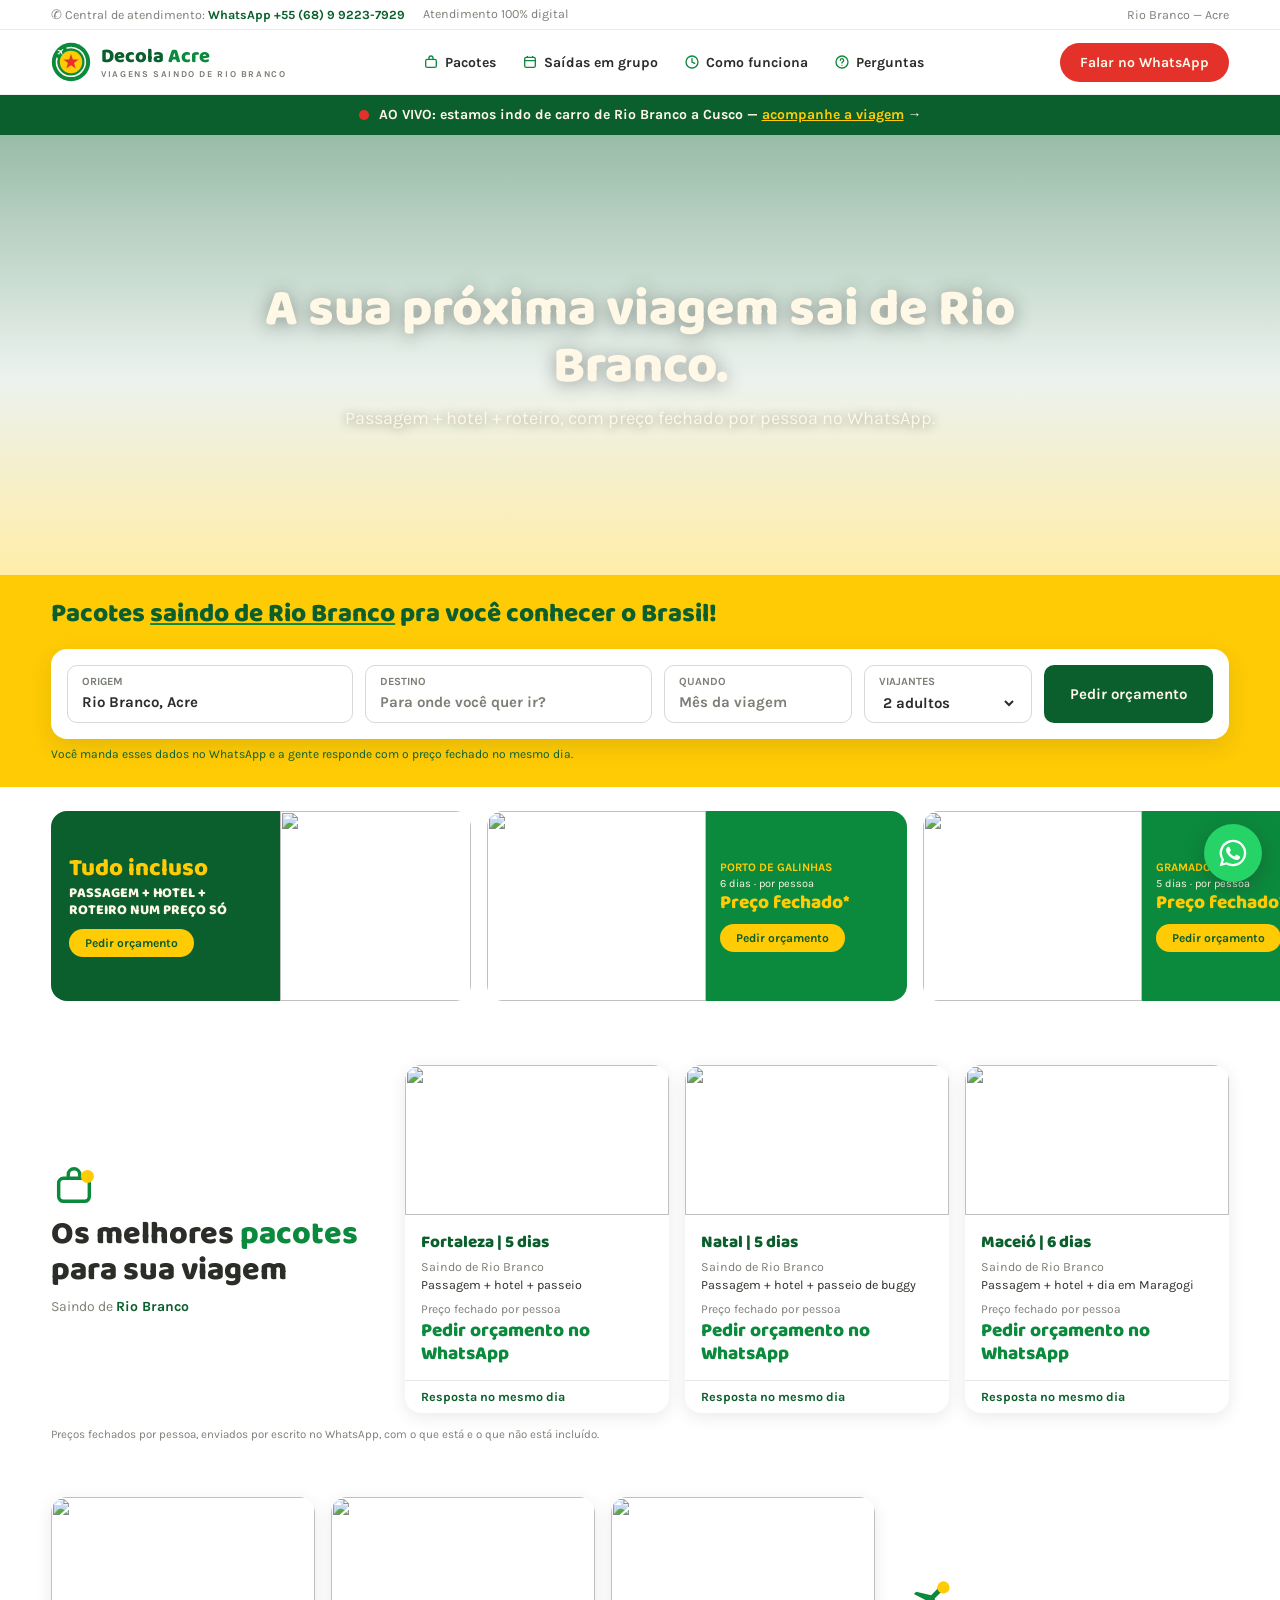
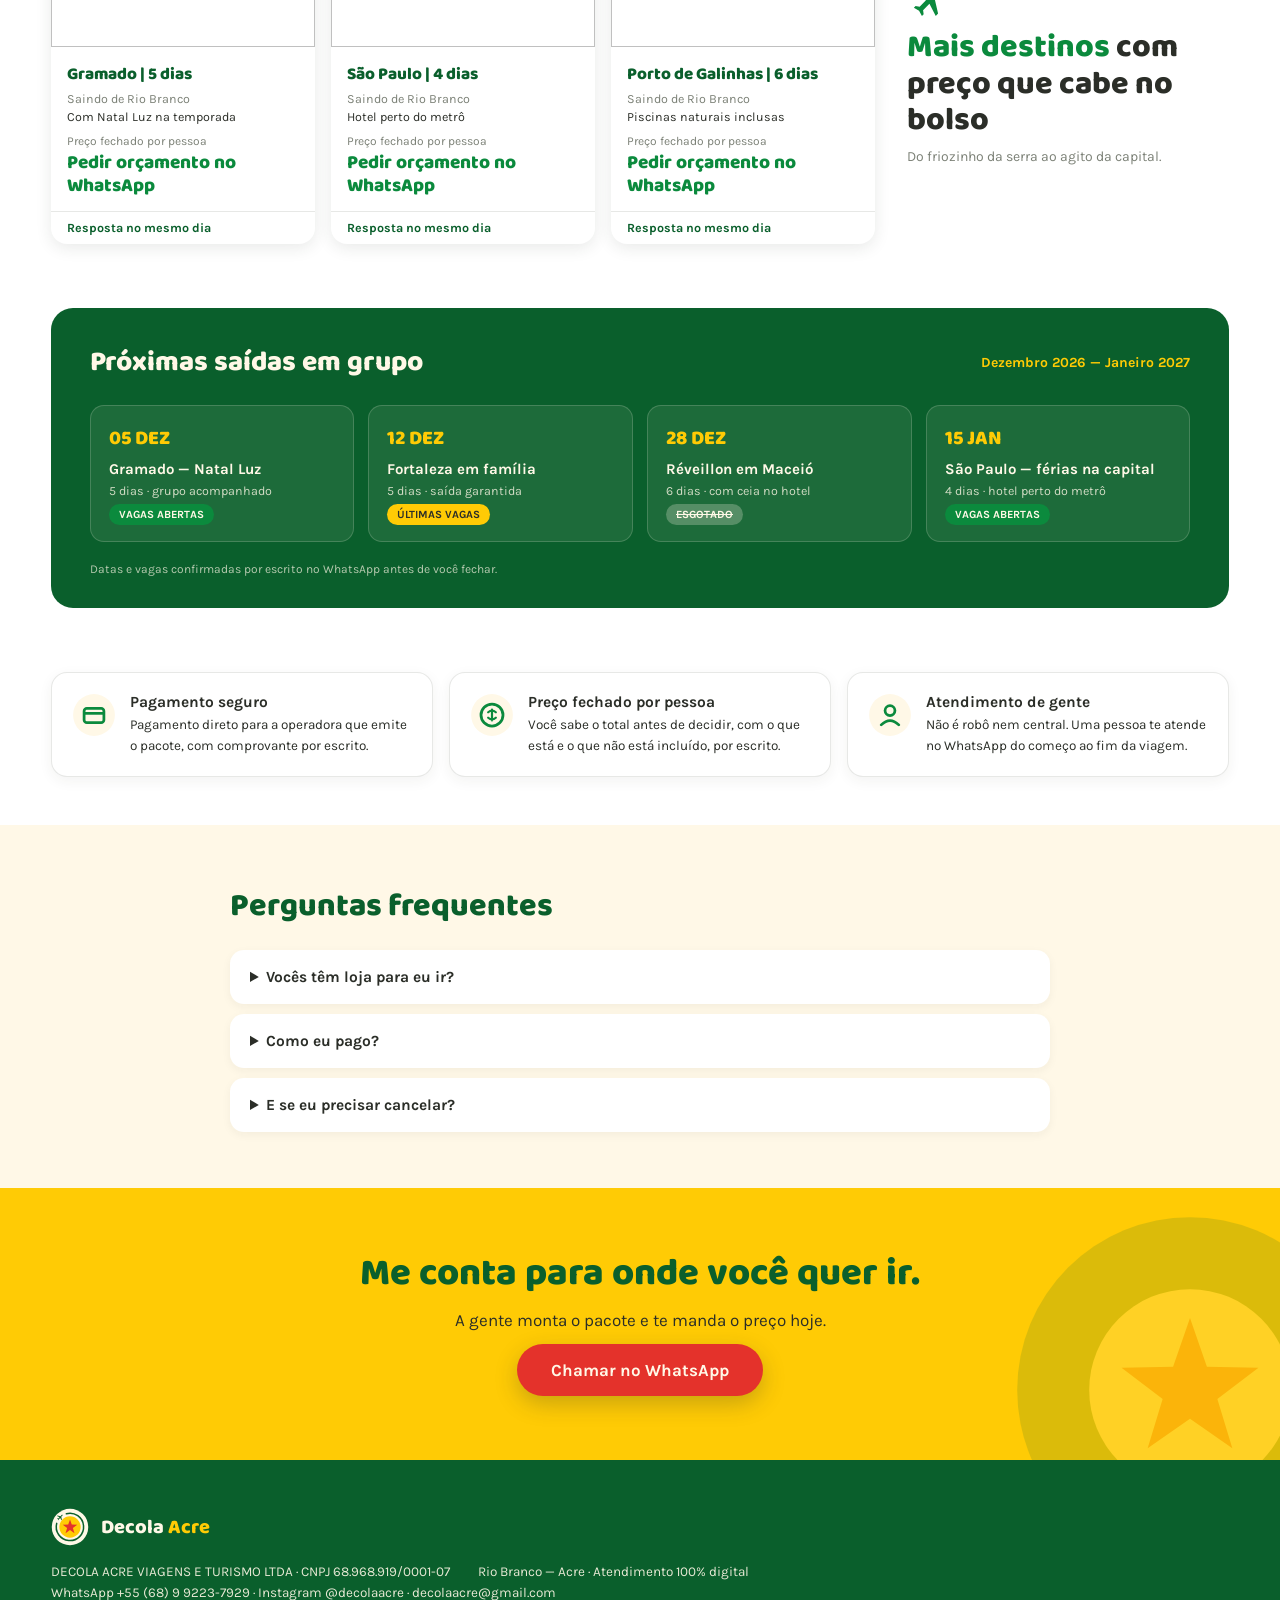
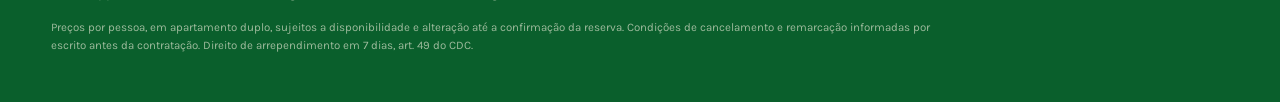
==== index.html @ 6b93acfe "Diário do Peru ao vivo (/peru) + banner AO VIVO na home" ====
<!DOCTYPE html>
<html lang="pt-BR">
<head>
<meta charset="utf-8">
<meta name="viewport" content="width=device-width, initial-scale=1">
<title>Decola Acre — Pacotes de viagem saindo de Rio Branco</title>
<link rel="icon" type="image/png" href="favicon.png">
<meta name="description" content="Agência de viagens 100% digital em Rio Branco, Acre. Pacotes nacionais saindo de Rio Branco com passagem, hotel e roteiro. Preço fechado por pessoa e atendimento no WhatsApp.">
<link rel="canonical" href="https://decolaacre.github.io/">
<meta property="og:type" content="website">
<meta property="og:title" content="Decola Acre — Pacotes de viagem saindo de Rio Branco">
<meta property="og:description" content="Passagem + hotel + roteiro com preço fechado por pessoa. Agência 100% digital de Rio Branco, atendimento no WhatsApp.">
<meta property="og:image" content="https://d8j0ntlcm91z4.cloudfront.net/user_35fqs4mpYOJsPu6CvomqoSpSxfH/hf_20260903_224935_d66c3709-93d5-4252-a35e-ac0ed4fcf473.png">
<meta property="og:locale" content="pt_BR">
<meta name="twitter:card" content="summary_large_image">
<script type="application/ld+json">
{"@context":"https://schema.org","@type":"TravelAgency","name":"Decola Acre Viagens e Turismo","description":"Agência de viagens 100% digital em Rio Branco, Acre. Pacotes nacionais com passagem, hotel e roteiro.","telephone":"+5568992237929","email":"decolaacre@gmail.com","address":{"@type":"PostalAddress","addressLocality":"Rio Branco","addressRegion":"AC","addressCountry":"BR"},"sameAs":["https://instagram.com/decolaacre"],"priceRange":"$$"}
</script>

<link rel="preconnect" href="https://fonts.googleapis.com">
<link href="https://fonts.googleapis.com/css2?family=Baloo+2:wght@700;800&family=Karla:wght@400;700&display=swap" rel="stylesheet">

<style>
html { scroll-behavior:smooth; }
body { margin:0; background:#FFFFFF; font-family:'Karla',sans-serif; color:#2B2E28; overflow-x:hidden; }
@keyframes fly-across { 0% { transform:translate(-12vw,16vh) rotate(12deg); } 100% { transform:translate(112vw,-14vh) rotate(12deg); } }
@keyframes pulse-cta { 0%,100% { box-shadow:0 0 0 0 rgba(228,50,43,.45); } 55% { box-shadow:0 0 0 14px rgba(228,50,43,0); } }
@keyframes pulse-live { 0% { box-shadow:0 0 0 0 rgba(228,50,43,.7); } 100% { box-shadow:0 0 0 10px rgba(228,50,43,0); } }
@keyframes bob { 0%,100% { transform:translateY(0); } 50% { transform:translateY(-5px); } }
a { color:#0A5F2C; text-decoration:none; } a:hover { color:#0B8A3D; }

/* --- topo responsivo (celular) --- */
@media (max-width:860px){
  .dc-topbar{justify-content:center !important; font-size:11.5px !important; padding:6px 4vw !important;}
  .dc-topbar .dc-so-desktop{display:none !important;}
  .dc-header{flex-wrap:wrap !important; gap:10px 12px !important; padding:10px 4vw !important;}
  .dc-marca{order:1; flex:1 1 auto; min-width:0;}
  .dc-cta-topo{order:2; flex:0 0 auto; font-size:13px !important; padding:10px 16px !important;}
  .dc-nav{order:3; flex:1 0 100%; gap:20px !important; flex-wrap:nowrap !important; overflow-x:auto;
          font-size:13px !important; padding-bottom:2px; scrollbar-width:none; -ms-overflow-style:none;
          -webkit-overflow-scrolling:touch;}
  .dc-nav::-webkit-scrollbar{display:none;}
  .dc-nav a{white-space:nowrap; flex:0 0 auto;}
}
@media (max-width:420px){
  .dc-live{font-size:12.5px !important; padding:9px 4vw !important;}
  .dc-marca svg{width:34px !important; height:34px !important;}
  .dc-marca-nome{font-size:18px !important;}
  .dc-marca-sub{display:none !important;}
  .dc-cta-topo{font-size:12.5px !important; padding:9px 14px !important;}
  .dc-nav{gap:16px !important;}
}
.dc-campo{transition:border-color .18s ease, box-shadow .18s ease}
.dc-campo:hover{border-color:rgba(11,138,61,.55)}
.dc-campo:focus-within{border-color:#0B8A3D;box-shadow:0 0 0 3px rgba(11,138,61,.18)}
.dc-campo input::placeholder{color:#7B8076;opacity:1}
</style>

</head>
<body>
<a href="https://wa.me/5568992237929?text=Oi!%20Quero%20um%20or%C3%A7amento%20de%20pacote%20saindo%20de%20Rio%20Branco." target="_blank" aria-label="Falar no WhatsApp" style="position:fixed; right:18px; bottom:18px; z-index:150; width:58px; height:58px; border-radius:50%; background:#25D366; display:flex; align-items:center; justify-content:center; box-shadow:0 6px 20px rgba(43,46,40,.35); animation:pulse-cta 2.6s ease-in-out 2s infinite;">
  <svg width="32" height="32" viewBox="0 0 24 24" fill="#FFFFFF"><path d="M12 2a10 10 0 0 0-8.6 15.1L2 22l5-1.3A10 10 0 1 0 12 2zm0 18.2a8.2 8.2 0 0 1-4.2-1.1l-.3-.2-3 .8.8-2.9-.2-.3A8.2 8.2 0 1 1 12 20.2zm4.5-6.1c-.2-.1-1.5-.7-1.7-.8-.2-.1-.4-.1-.6.1-.2.2-.6.8-.8 1-.1.2-.3.2-.5.1a6.7 6.7 0 0 1-2-1.2 7.4 7.4 0 0 1-1.4-1.7c-.1-.2 0-.4.1-.5l.4-.5c.1-.2.2-.3.3-.5.1-.2 0-.4 0-.5l-.8-1.8c-.2-.5-.4-.4-.6-.4h-.5c-.2 0-.5.1-.7.3-.2.3-.9.9-.9 2.2s.9 2.5 1.1 2.7c.1.2 1.8 2.8 4.4 3.9.6.3 1.1.4 1.5.6.6.2 1.2.2 1.6.1.5-.1 1.5-.6 1.7-1.2.2-.6.2-1.1.1-1.2 0-.1-.2-.2-.4-.3z"></path></svg>
</a>


<div style="display:flex; flex-direction:column;">
  <div style="position:fixed; top:0; left:0; z-index:120; pointer-events:none; animation:fly-across 2.8s cubic-bezier(.45,.05,.55,.95) .6s both;">
    <svg width="64" height="64" viewBox="0 0 24 24" style="filter:drop-shadow(0 4px 10px rgba(43,46,40,.25));"><g transform="translate(12,12) rotate(45) translate(-12,-12)"><path d="M21 16v-2l-8-5V3.5c0-.83-.67-1.5-1.5-1.5S10 2.67 10 3.5V9l-8 5v2l8-2.5V19l-2 1.5V22l3.5-1 3.5 1v-1.5L13 19v-5.5l8 2.5z" fill="#0B8A3D"></path></g></svg>
  </div>
  
      

  <div class="dc-topbar" style="display:flex; flex-wrap:wrap; align-items:center; justify-content:space-between; gap:8px; padding:7px 4vw; background:#FFFFFF; border-bottom:1px solid rgba(123,128,118,.15); font-size:12.5px; color:#7B8076;">
    <div style="display:flex; gap:18px; flex-wrap:wrap;">
      <span>✆ Central de atendimento: <strong style="color:#0A5F2C;">WhatsApp +55 (68) 9 9223-7929</strong></span>
      <span class="dc-so-desktop">Atendimento 100% digital</span>
    </div>
    <span class="dc-so-desktop">Rio Branco — Acre</span>
  </div>

  <div class="dc-header" style="position:sticky; top:0; z-index:50; display:flex; align-items:center; justify-content:space-between; gap:16px; padding:12px 4vw; background:rgba(255,255,255,.96); border-bottom:1px solid rgba(123,128,118,.12);">
    <div class="dc-marca" style="display:flex; align-items:center; gap:10px;">
      <svg width="40" height="40" viewBox="0 0 200 200" style="animation:bob 3.5s ease-in-out infinite;"><circle cx="100" cy="100" r="96" fill="#0B8A3D"></circle><circle cx="100" cy="100" r="56" fill="#FFCB05"></circle><path d="M 81 30 A 72 72 0 1 1 30 81" fill="none" stroke="#FFF8E7" stroke-width="8" stroke-linecap="round"></path><g transform="translate(49,49) rotate(45) scale(1.75) translate(-12,-12)"><path d="M21 16v-2l-8-5V3.5c0-.83-.67-1.5-1.5-1.5S10 2.67 10 3.5V9l-8 5v2l8-2.5V19l-2 1.5V22l3.5-1 3.5 1v-1.5L13 19v-5.5l8 2.5z" fill="#FFF8E7"></path></g><g transform="translate(100,100) scale(0.40)"><polygon points="0,-100 23.5,-32.4 95.1,-30.9 38,12.4 58.8,80.9 0,40 -58.8,80.9 -38,12.4 -95.1,-30.9 -23.5,-32.4" fill="#E4322B"></polygon></g></svg>
      <div style="display:flex; flex-direction:column;">
        <div class="dc-marca-nome" style="font-family:'Baloo 2',sans-serif; font-weight:800; font-size:20px; line-height:1;"><span style="color:#0A5F2C;">Decola</span> <span style="color:#0B8A3D;">Acre</span></div>
        <div class="dc-marca-sub" style="font-weight:700; font-size:9px; letter-spacing:.18em; color:#7B8076; margin-top:3px;">VIAGENS SAINDO DE RIO BRANCO</div>
      </div>
    </div>
    <div class="dc-nav" style="display:flex; gap:26px; font-weight:700; font-size:14px; flex-wrap:wrap;">
      <a href="#pacotes" style="color:#2B2E28; display:flex; align-items:center; gap:6px;"><svg width="16" height="16" viewBox="0 0 24 24"><rect x="4" y="8" width="16" height="12" rx="2.5" fill="none" stroke="#0B8A3D" stroke-width="2"></rect><path d="M 9 8 V 6 a 3 3 0 0 1 6 0 v 2" fill="none" stroke="#0B8A3D" stroke-width="2"></path></svg>Pacotes</a>
      <a href="#agenda" style="color:#2B2E28; display:flex; align-items:center; gap:6px;"><svg width="16" height="16" viewBox="0 0 24 24"><rect x="4" y="5" width="16" height="15" rx="2.5" fill="none" stroke="#0B8A3D" stroke-width="2"></rect><path d="M 4 10 H 20 M 8 5 V 3 M 16 5 V 3" stroke="#0B8A3D" stroke-width="2" fill="none"></path></svg>Saídas em grupo</a>
      <a href="#como-funciona" style="color:#2B2E28; display:flex; align-items:center; gap:6px;"><svg width="16" height="16" viewBox="0 0 24 24"><circle cx="12" cy="12" r="9" fill="none" stroke="#0B8A3D" stroke-width="2"></circle><path d="M 12 7 V 12 L 16 14" stroke="#0B8A3D" stroke-width="2" fill="none" stroke-linecap="round"></path></svg>Como funciona</a>
      <a href="#perguntas" style="color:#2B2E28; display:flex; align-items:center; gap:6px;"><svg width="16" height="16" viewBox="0 0 24 24"><circle cx="12" cy="12" r="9" fill="none" stroke="#0B8A3D" stroke-width="2"></circle><path d="M 9.5 9.5 a 2.5 2.5 0 1 1 3.5 2.3 c -.8.35 -1 .9 -1 1.7 M 12 17 h .01" stroke="#0B8A3D" stroke-width="2" fill="none" stroke-linecap="round"></path></svg>Perguntas</a>
    </div>
    <a class="dc-cta-topo" href="https://wa.me/5568992237929" style="background:#E4322B; color:#FFF8E7; font-weight:700; font-size:14px; padding:11px 20px; border-radius:99px; transition:transform .2s ease; white-space:nowrap; animation:pulse-cta 2.6s ease-in-out 3.4s infinite;">Falar no WhatsApp</a>
  </div>

  <a href="/peru" class="dc-live" style="display:flex; align-items:center; justify-content:center; gap:10px; padding:11px 4vw; background:#0A5F2C; color:#FFF8E7; font-weight:700; font-size:14px; text-align:center; line-height:1.3;">
    <span style="position:relative; width:10px; height:10px; border-radius:50%; background:#E4322B; flex:0 0 auto; box-shadow:0 0 0 0 rgba(228,50,43,.7); animation:pulse-live 1.6s ease-out infinite;"></span>
    <span>AO VIVO: estamos indo de carro de Rio Branco a Cusco — <span style="text-decoration:underline; color:#FFCB05;">acompanhe a viagem</span> →</span>
  </a>

  <div style="position:relative; height:min(56vh,440px); overflow:hidden;">
    <video src="https://d8j0ntlcm91z4.cloudfront.net/user_35fqs4mpYOJsPu6CvomqoSpSxfH/hf_20260904_210639_d528889c-f5ec-49f9-a54b-bf88d388954c.mp4" autoplay muted loop playsinline style="position:absolute; inset:0; width:100%; height:100%; object-fit:cover;"></video>
    <div style="position:absolute; inset:0; background:linear-gradient(180deg, rgba(10,95,44,.42) 0%, rgba(10,95,44,.08) 55%, rgba(255,203,5,.35) 100%); pointer-events:none;"></div>
    <div style="position:absolute; inset:0; display:flex; flex-direction:column; align-items:center; justify-content:center; text-align:center; gap:12px; padding:24px;">
      <div data-reveal="0" style="font-family:'Baloo 2',sans-serif; font-weight:800; font-size:clamp(30px,4.2vw,52px); line-height:1.1; color:#FFF8E7; max-width:820px; text-shadow:0 2px 18px rgba(43,46,40,.45); opacity:0; transform:translateY(28px); transition:opacity .7s ease, transform .7s ease;">A sua próxima viagem sai de Rio Branco.</div>
      <div data-reveal="1" style="font-size:clamp(15px,1.6vw,18px); color:#FFF8E7; text-shadow:0 1px 10px rgba(43,46,40,.5); opacity:0; transform:translateY(28px); transition:opacity .7s ease .12s, transform .7s ease .12s;">Passagem + hotel + roteiro, com preço fechado por pessoa no WhatsApp.</div>
    </div>
  </div>

  <div style="background:#FFCB05; padding:18px 4vw 26px;">
    <div style="font-family:'Baloo 2',sans-serif; font-weight:800; font-size:clamp(19px,2.2vw,26px); color:#0A5F2C; margin-bottom:14px;">Pacotes <span style="color:#0A5F2C; text-decoration:underline; text-decoration-color:#0B8A3D;">saindo de Rio Branco</span> pra você conhecer o Brasil!</div>
    <div style="display:flex; flex-wrap:wrap; align-items:stretch; gap:12px; background:#FFFFFF; border-radius:16px; padding:16px; box-shadow:0 8px 22px rgba(43,46,40,.12);">
      <div style="display:flex; flex-direction:column; gap:5px; flex:2 1 220px; border:1.5px solid rgba(123,128,118,.3); border-radius:10px; padding:9px 14px;">
        <span style="font-size:11px; font-weight:700; color:#7B8076;">ORIGEM</span>
        <span style="font-size:15px; font-weight:700;">Rio Branco, Acre</span>
      </div>
      <label class="dc-campo" style="display:flex; flex-direction:column; gap:5px; flex:2 1 220px; border:1.5px solid rgba(123,128,118,.3); border-radius:10px; padding:9px 14px; cursor:text;">
        <span style="font-size:11px; font-weight:700; color:#7B8076;">DESTINO</span>
        <input id="q-destino" type="text" placeholder="Para onde você quer ir?" style="border:none; outline:none; background:transparent; font-family:'Karla',sans-serif; font-size:15px; font-weight:700; color:#2B2E28; padding:0; width:100%;">
      </label>
      <label class="dc-campo" style="display:flex; flex-direction:column; gap:5px; flex:1 1 140px; border:1.5px solid rgba(123,128,118,.3); border-radius:10px; padding:9px 14px; cursor:text;">
        <span style="font-size:11px; font-weight:700; color:#7B8076;">QUANDO</span>
        <input id="q-quando" type="text" placeholder="Mês da viagem" style="border:none; outline:none; background:transparent; font-family:'Karla',sans-serif; font-size:15px; font-weight:700; color:#2B2E28; padding:0; width:100%;">
      </label>
      <label class="dc-campo" style="display:flex; flex-direction:column; gap:5px; flex:1 1 120px; border:1.5px solid rgba(123,128,118,.3); border-radius:10px; padding:9px 14px; cursor:pointer;">
        <span style="font-size:11px; font-weight:700; color:#7B8076;">VIAJANTES</span>
        <select id="q-viajantes" style="border:none; outline:none; background:transparent; font-family:'Karla',sans-serif; font-size:15px; font-weight:700; color:#2B2E28; padding:0; width:100%; cursor:pointer;">
          <option value="1 adulto">1 adulto</option>
          <option value="2 adultos" selected>2 adultos</option>
          <option value="3 pessoas">3 pessoas</option>
          <option value="4 pessoas">4 pessoas</option>
          <option value="5 ou mais pessoas">5 ou mais</option>
          <option value="família com crianças">Família com crianças</option>
        </select>
      </label>
      <button onclick="sendQuote()" style="display:flex; align-items:center; justify-content:center; background:#0A5F2C; color:#FFF8E7; font-family:'Karla',sans-serif; font-weight:700; font-size:15px; padding:12px 26px; border-radius:10px; border:none; cursor:pointer; flex:0 1 auto; transition:background .2s ease;">Pedir orçamento</button>
    </div>
    <div style="font-size:12px; color:#0A5F2C; margin-top:8px;">Você manda esses dados no WhatsApp e a gente responde com o preço fechado no mesmo dia.</div>
  </div>

  <div id="banner-carousel" style="display:grid; grid-auto-flow:column; grid-auto-columns:min(86vw,420px); gap:16px; padding:24px 4vw 8px; max-width:1280px; margin:0 auto; width:100%; box-sizing:border-box; overflow-x:auto; scroll-snap-type:x mandatory; scrollbar-width:none;">
    <div data-reveal="0" style="scroll-snap-align:center; display:flex; border-radius:16px; overflow:hidden; min-height:190px; opacity:0; transform:translateY(24px); transition:opacity .6s ease, transform .6s ease;">
      <div style="background:#0A5F2C; color:#FFF8E7; display:flex; flex-direction:column; justify-content:center; gap:4px; padding:18px; flex:0 0 46%;">
        <div style="font-family:'Baloo 2',sans-serif; font-weight:800; font-size:24px; color:#FFCB05; line-height:1.05;">Tudo incluso</div>
        <div style="font-family:'Baloo 2',sans-serif; font-weight:800; font-size:14px; line-height:1.2;">PASSAGEM + HOTEL + ROTEIRO NUM PREÇO SÓ</div>
        <a href="https://wa.me/5568992237929?text=Oi!%20Quero%20um%20or%C3%A7amento%20de%20pacote%20saindo%20de%20Rio%20Branco." target="_blank" style="align-self:flex-start; background:#FFCB05; color:#0A5F2C; font-weight:700; font-size:12px; padding:7px 16px; border-radius:99px; margin-top:6px;">Pedir orçamento</a>
      </div>
      <div style="flex:1; min-width:0; overflow:hidden; position:relative;"><img src="https://d8j0ntlcm91z4.cloudfront.net/user_35fqs4mpYOJsPu6CvomqoSpSxfH/hf_20260903_224935_d66c3709-93d5-4252-a35e-ac0ed4fcf473.png" alt="" style="width:100%;height:100%;object-fit:cover;display:block"></div>
    </div>
    <div data-reveal="1" style="scroll-snap-align:center; display:flex; border-radius:16px; overflow:hidden; min-height:190px; opacity:0; transform:translateY(24px); transition:opacity .6s ease .1s, transform .6s ease .1s;">
      <div style="flex:1; min-width:0; overflow:hidden; position:relative;"><img src="https://d8j0ntlcm91z4.cloudfront.net/user_35fqs4mpYOJsPu6CvomqoSpSxfH/hf_20260903_224935_4b22da93-eee4-483b-9f8f-93069cef1af7.png" alt="" style="width:100%;height:100%;object-fit:cover;display:block"></div>
      <div style="background:#0B8A3D; color:#FFF8E7; display:flex; flex-direction:column; justify-content:center; gap:3px; padding:14px; flex:0 0 48%; min-width:150px; box-sizing:border-box;">
        <div style="font-weight:700; font-size:11.5px; color:#FFCB05;">PORTO DE GALINHAS</div>
        <div style="font-size:11px;">6 dias · por pessoa</div>
        <div style="font-family:'Baloo 2',sans-serif; font-weight:800; font-size:19px; color:#FFCB05; line-height:1.15;">Preço fechado*</div>
        <a data-banner-cta="1" href="https://wa.me/5568992237929" target="_blank" style="align-self:flex-start; background:#FFCB05; color:#0A5F2C; font-weight:700; font-size:12px; padding:7px 16px; border-radius:99px; margin-top:6px;">Pedir orçamento</a>
      </div>
    </div>
    <div data-reveal="2" style="scroll-snap-align:center; display:flex; border-radius:16px; overflow:hidden; min-height:190px; opacity:0; transform:translateY(24px); transition:opacity .6s ease .2s, transform .6s ease .2s;">
      <div style="flex:1; min-width:0; overflow:hidden; position:relative;"><img src="https://d8j0ntlcm91z4.cloudfront.net/user_35fqs4mpYOJsPu6CvomqoSpSxfH/hf_20260903_224935_835934db-d447-4bdd-88b7-a20349e596f4.png" alt="" style="width:100%;height:100%;object-fit:cover;display:block"></div>
      <div style="background:#0B8A3D; color:#FFF8E7; display:flex; flex-direction:column; justify-content:center; gap:3px; padding:14px; flex:0 0 48%; min-width:150px; box-sizing:border-box;">
        <div style="font-weight:700; font-size:11.5px; color:#FFCB05;">GRAMADO</div>
        <div style="font-size:11px;">5 dias · por pessoa</div>
        <div style="font-family:'Baloo 2',sans-serif; font-weight:800; font-size:19px; color:#FFCB05; line-height:1.15;">Preço fechado*</div>
        <a data-banner-cta="1" href="https://wa.me/5568992237929" target="_blank" style="align-self:flex-start; background:#FFCB05; color:#0A5F2C; font-weight:700; font-size:12px; padding:7px 16px; border-radius:99px; margin-top:6px;">Pedir orçamento</a>
      </div>
    </div>
    <div style="scroll-snap-align:center; display:flex; border-radius:16px; overflow:hidden; min-height:190px;">
      <div style="flex:1; min-width:0; overflow:hidden; position:relative;"><img src="https://d8j0ntlcm91z4.cloudfront.net/user_35fqs4mpYOJsPu6CvomqoSpSxfH/hf_20260904_210647_103a6d93-c094-4d93-a4e1-0c3dbf7567b1.png" alt="" style="width:100%;height:100%;object-fit:cover;display:block"></div>
      <div style="background:#0B8A3D; color:#FFF8E7; display:flex; flex-direction:column; justify-content:center; gap:3px; padding:14px; flex:0 0 48%; min-width:150px; box-sizing:border-box;">
        <div style="font-weight:700; font-size:11.5px; color:#FFCB05;">RIO DE JANEIRO</div>
        <div style="font-size:11px;">5 dias · por pessoa</div>
        <div style="font-family:'Baloo 2',sans-serif; font-weight:800; font-size:19px; color:#FFCB05; line-height:1.15;">Preço fechado*</div>
        <a data-banner-cta="1" href="https://wa.me/5568992237929" target="_blank" style="align-self:flex-start; background:#FFCB05; color:#0A5F2C; font-weight:700; font-size:12px; padding:7px 16px; border-radius:99px; margin-top:6px;">Pedir orçamento</a>
      </div>
    </div>
    <div style="scroll-snap-align:center; display:flex; border-radius:16px; overflow:hidden; min-height:190px;">
      <div style="flex:1; min-width:0; overflow:hidden; position:relative;"><img src="https://d8j0ntlcm91z4.cloudfront.net/user_35fqs4mpYOJsPu6CvomqoSpSxfH/hf_20260904_210647_4e4371e8-1828-4136-8e8e-960a8171d3c2.png" alt="" style="width:100%;height:100%;object-fit:cover;display:block"></div>
      <div style="background:#0B8A3D; color:#FFF8E7; display:flex; flex-direction:column; justify-content:center; gap:3px; padding:14px; flex:0 0 48%; min-width:150px; box-sizing:border-box;">
        <div style="font-weight:700; font-size:11.5px; color:#FFCB05;">FOZ DO IGUAÇU</div>
        <div style="font-size:11px;">4 dias · por pessoa</div>
        <div style="font-family:'Baloo 2',sans-serif; font-weight:800; font-size:19px; color:#FFCB05; line-height:1.15;">Preço fechado*</div>
        <a data-banner-cta="1" href="https://wa.me/5568992237929" target="_blank" style="align-self:flex-start; background:#FFCB05; color:#0A5F2C; font-weight:700; font-size:12px; padding:7px 16px; border-radius:99px; margin-top:6px;">Pedir orçamento</a>
      </div>
    </div>
    <div style="scroll-snap-align:center; display:flex; border-radius:16px; overflow:hidden; min-height:190px;">
      <div style="flex:1; min-width:0; overflow:hidden; position:relative;"><img src="https://d8j0ntlcm91z4.cloudfront.net/user_35fqs4mpYOJsPu6CvomqoSpSxfH/hf_20260904_210647_b106219a-d9ed-4b2a-80ce-2afe0046dcd1.png" alt="" style="width:100%;height:100%;object-fit:cover;display:block"></div>
      <div style="background:#0B8A3D; color:#FFF8E7; display:flex; flex-direction:column; justify-content:center; gap:3px; padding:14px; flex:0 0 48%; min-width:150px; box-sizing:border-box;">
        <div style="font-weight:700; font-size:11.5px; color:#FFCB05;">SALVADOR</div>
        <div style="font-size:11px;">5 dias · por pessoa</div>
        <div style="font-family:'Baloo 2',sans-serif; font-weight:800; font-size:19px; color:#FFCB05; line-height:1.15;">Preço fechado*</div>
        <a data-banner-cta="1" href="https://wa.me/5568992237929" target="_blank" style="align-self:flex-start; background:#FFCB05; color:#0A5F2C; font-weight:700; font-size:12px; padding:7px 16px; border-radius:99px; margin-top:6px;">Pedir orçamento</a>
      </div>
    </div>
    <div style="scroll-snap-align:center; display:flex; border-radius:16px; overflow:hidden; min-height:190px;">
      <div style="flex:1; min-width:0; overflow:hidden; position:relative;"><img src="https://d8j0ntlcm91z4.cloudfront.net/user_35fqs4mpYOJsPu6CvomqoSpSxfH/hf_20260904_210755_a8ab209c-5c23-4bbf-aa81-06bc377b83e5.png" alt="" style="width:100%;height:100%;object-fit:cover;display:block"></div>
      <div style="background:#0B8A3D; color:#FFF8E7; display:flex; flex-direction:column; justify-content:center; gap:3px; padding:14px; flex:0 0 48%; min-width:150px; box-sizing:border-box;">
        <div style="font-weight:700; font-size:11.5px; color:#FFCB05;">JERICOACOARA</div>
        <div style="font-size:11px;">6 dias · por pessoa</div>
        <div style="font-family:'Baloo 2',sans-serif; font-weight:800; font-size:19px; color:#FFCB05; line-height:1.15;">Preço fechado*</div>
        <a data-banner-cta="1" href="https://wa.me/5568992237929" target="_blank" style="align-self:flex-start; background:#FFCB05; color:#0A5F2C; font-weight:700; font-size:12px; padding:7px 16px; border-radius:99px; margin-top:6px;">Pedir orçamento</a>
      </div>
    </div>
    <div style="scroll-snap-align:center; display:flex; border-radius:16px; overflow:hidden; min-height:190px;">
      <div style="flex:1; min-width:0; overflow:hidden; position:relative;"><img src="https://d8j0ntlcm91z4.cloudfront.net/user_35fqs4mpYOJsPu6CvomqoSpSxfH/hf_20260904_210647_a5433d99-a3f4-4dcb-980e-8c657a43d43b.png" alt="" style="width:100%;height:100%;object-fit:cover;display:block"></div>
      <div style="background:#0B8A3D; color:#FFF8E7; display:flex; flex-direction:column; justify-content:center; gap:3px; padding:14px; flex:0 0 48%; min-width:150px; box-sizing:border-box;">
        <div style="font-weight:700; font-size:11.5px; color:#FFCB05;">BONITO</div>
        <div style="font-size:11px;">5 dias · por pessoa</div>
        <div style="font-family:'Baloo 2',sans-serif; font-weight:800; font-size:19px; color:#FFCB05; line-height:1.15;">Preço fechado*</div>
        <a data-banner-cta="1" href="https://wa.me/5568992237929" target="_blank" style="align-self:flex-start; background:#FFCB05; color:#0A5F2C; font-weight:700; font-size:12px; padding:7px 16px; border-radius:99px; margin-top:6px;">Pedir orçamento</a>
      </div>
    </div>
    <div style="scroll-snap-align:center; display:flex; border-radius:16px; overflow:hidden; min-height:190px;">
      <div style="flex:1; min-width:0; overflow:hidden; position:relative;"><img src="https://d8j0ntlcm91z4.cloudfront.net/user_35fqs4mpYOJsPu6CvomqoSpSxfH/hf_20260904_210647_0800640f-caec-4f0d-92d1-8b913735a3a8.png" alt="" style="width:100%;height:100%;object-fit:cover;display:block"></div>
      <div style="background:#0B8A3D; color:#FFF8E7; display:flex; flex-direction:column; justify-content:center; gap:3px; padding:14px; flex:0 0 48%; min-width:150px; box-sizing:border-box;">
        <div style="font-weight:700; font-size:11.5px; color:#FFCB05;">FLORIANÓPOLIS</div>
        <div style="font-size:11px;">5 dias · por pessoa</div>
        <div style="font-family:'Baloo 2',sans-serif; font-weight:800; font-size:19px; color:#FFCB05; line-height:1.15;">Preço fechado*</div>
        <a data-banner-cta="1" href="https://wa.me/5568992237929" target="_blank" style="align-self:flex-start; background:#FFCB05; color:#0A5F2C; font-weight:700; font-size:12px; padding:7px 16px; border-radius:99px; margin-top:6px;">Pedir orçamento</a>
      </div>
    </div>
  </div>

  <div id="pacotes" style="display:flex; flex-wrap:wrap; align-items:center; gap:32px; padding:56px 4vw 8px; max-width:1280px; margin:0 auto; width:100%; box-sizing:border-box;">
    <div data-reveal="0" style="flex:1 1 260px; min-width:240px; display:flex; flex-direction:column; gap:8px; opacity:0; transform:translateY(24px); transition:opacity .6s ease, transform .6s ease;">
      <svg width="46" height="46" viewBox="0 0 24 24"><rect x="4" y="8" width="16" height="12" rx="2.5" fill="none" stroke="#0B8A3D" stroke-width="1.8"></rect><path d="M 9 8 V 6 a 3 3 0 0 1 6 0 v 2" fill="none" stroke="#0B8A3D" stroke-width="1.8"></path><circle cx="19" cy="7" r="3.4" fill="#FFCB05"></circle></svg>
      <div style="font-family:'Baloo 2',sans-serif; font-weight:800; font-size:clamp(24px,2.6vw,32px); line-height:1.15;"><span style="color:#2B2E28;">Os melhores</span> <span style="color:#0B8A3D;">pacotes</span><br><span style="color:#2B2E28;">para sua viagem</span></div>
      <div style="font-size:14px; color:#7B8076;">Saindo de <a href="#pacotes" style="font-weight:700;">Rio Branco</a></div>
    </div>
    <div style="flex:3 1 640px; display:grid; grid-template-columns:repeat(auto-fit,minmax(220px,1fr)); gap:16px;">
      <div data-reveal="0" style="display:flex; flex-direction:column; border-radius:16px; overflow:hidden; background:#FFFFFF; box-shadow:0 4px 16px rgba(43,46,40,.10); opacity:0; transform:translateY(24px); transition:opacity .6s ease, transform .6s ease, box-shadow .3s ease;">
        <div style="height:150px;"><img src="https://d8j0ntlcm91z4.cloudfront.net/user_35fqs4mpYOJsPu6CvomqoSpSxfH/hf_20260903_231859_52547547-d8cc-488c-bff9-ef1e60645085.png" alt="" style="width:100%;height:100%;object-fit:cover;display:block"></div>
        <div style="display:flex; flex-direction:column; gap:4px; padding:14px 16px;">
          <div style="font-family:'Baloo 2',sans-serif; font-weight:800; font-size:17px; color:#0A5F2C;">Fortaleza | 5 dias</div>
          <div style="font-size:12.5px; color:#7B8076;">Saindo de Rio Branco</div>
          <div style="font-size:12.5px;">Passagem + hotel + passeio</div>
          <div style="font-size:12px; color:#7B8076; margin-top:6px;">Preço fechado por pessoa</div>
          <div style="font-family:'Baloo 2',sans-serif; font-weight:800; font-size:19px; color:#0B8A3D; line-height:1.2;">Pedir orçamento no WhatsApp</div>
        </div>
        <div style="border-top:1px solid rgba(123,128,118,.18); padding:9px 16px; font-size:12.5px; font-weight:700; color:#0A5F2C;">Resposta no mesmo dia</div>
      </div>
      <div data-reveal="1" style="display:flex; flex-direction:column; border-radius:16px; overflow:hidden; background:#FFFFFF; box-shadow:0 4px 16px rgba(43,46,40,.10); opacity:0; transform:translateY(24px); transition:opacity .6s ease .1s, transform .6s ease .1s, box-shadow .3s ease;">
        <div style="height:150px;"><img src="https://d8j0ntlcm91z4.cloudfront.net/user_35fqs4mpYOJsPu6CvomqoSpSxfH/hf_20260903_231859_c567985d-a194-47fd-8981-59d59d28ddae.png" alt="" style="width:100%;height:100%;object-fit:cover;display:block"></div>
        <div style="display:flex; flex-direction:column; gap:4px; padding:14px 16px;">
          <div style="font-family:'Baloo 2',sans-serif; font-weight:800; font-size:17px; color:#0A5F2C;">Natal | 5 dias</div>
          <div style="font-size:12.5px; color:#7B8076;">Saindo de Rio Branco</div>
          <div style="font-size:12.5px;">Passagem + hotel + passeio de buggy</div>
          <div style="font-size:12px; color:#7B8076; margin-top:6px;">Preço fechado por pessoa</div>
          <div style="font-family:'Baloo 2',sans-serif; font-weight:800; font-size:19px; color:#0B8A3D; line-height:1.2;">Pedir orçamento no WhatsApp</div>
        </div>
        <div style="border-top:1px solid rgba(123,128,118,.18); padding:9px 16px; font-size:12.5px; font-weight:700; color:#0A5F2C;">Resposta no mesmo dia</div>
      </div>
      <div data-reveal="2" style="display:flex; flex-direction:column; border-radius:16px; overflow:hidden; background:#FFFFFF; box-shadow:0 4px 16px rgba(43,46,40,.10); opacity:0; transform:translateY(24px); transition:opacity .6s ease .2s, transform .6s ease .2s, box-shadow .3s ease;">
        <div style="height:150px;"><img src="https://d8j0ntlcm91z4.cloudfront.net/user_35fqs4mpYOJsPu6CvomqoSpSxfH/hf_20260903_231859_fc8da5e5-2a8c-4f96-b366-c4c12877d714.png" alt="" style="width:100%;height:100%;object-fit:cover;display:block"></div>
        <div style="display:flex; flex-direction:column; gap:4px; padding:14px 16px;">
          <div style="font-family:'Baloo 2',sans-serif; font-weight:800; font-size:17px; color:#0A5F2C;">Maceió | 6 dias</div>
          <div style="font-size:12.5px; color:#7B8076;">Saindo de Rio Branco</div>
          <div style="font-size:12.5px;">Passagem + hotel + dia em Maragogi</div>
          <div style="font-size:12px; color:#7B8076; margin-top:6px;">Preço fechado por pessoa</div>
          <div style="font-family:'Baloo 2',sans-serif; font-weight:800; font-size:19px; color:#0B8A3D; line-height:1.2;">Pedir orçamento no WhatsApp</div>
        </div>
        <div style="border-top:1px solid rgba(123,128,118,.18); padding:9px 16px; font-size:12.5px; font-weight:700; color:#0A5F2C;">Resposta no mesmo dia</div>
      </div>
    </div>
  </div>
  <div style="padding:6px 4vw 40px; max-width:1280px; margin:0 auto; width:100%; box-sizing:border-box; font-size:11.5px; color:#7B8076;">Preços fechados por pessoa, enviados por escrito no WhatsApp, com o que está e o que não está incluído.</div>

  <div style="display:flex; flex-wrap:wrap-reverse; align-items:center; gap:32px; padding:16px 4vw 40px; max-width:1280px; margin:0 auto; width:100%; box-sizing:border-box;">
    <div style="flex:3 1 640px; display:grid; grid-template-columns:repeat(auto-fit,minmax(220px,1fr)); gap:16px;">
      <div data-reveal="0" style="display:flex; flex-direction:column; border-radius:16px; overflow:hidden; background:#FFFFFF; box-shadow:0 4px 16px rgba(43,46,40,.10); opacity:0; transform:translateY(24px); transition:opacity .6s ease, transform .6s ease, box-shadow .3s ease;">
        <div style="height:150px;"><img src="https://d8j0ntlcm91z4.cloudfront.net/user_35fqs4mpYOJsPu6CvomqoSpSxfH/hf_20260903_224935_835934db-d447-4bdd-88b7-a20349e596f4.png" alt="" style="width:100%;height:100%;object-fit:cover;display:block"></div>
        <div style="display:flex; flex-direction:column; gap:4px; padding:14px 16px;">
          <div style="font-family:'Baloo 2',sans-serif; font-weight:800; font-size:17px; color:#0A5F2C;">Gramado | 5 dias</div>
          <div style="font-size:12.5px; color:#7B8076;">Saindo de Rio Branco</div>
          <div style="font-size:12.5px;">Com Natal Luz na temporada</div>
          <div style="font-size:12px; color:#7B8076; margin-top:6px;">Preço fechado por pessoa</div>
          <div style="font-family:'Baloo 2',sans-serif; font-weight:800; font-size:19px; color:#0B8A3D; line-height:1.2;">Pedir orçamento no WhatsApp</div>
        </div>
        <div style="border-top:1px solid rgba(123,128,118,.18); padding:9px 16px; font-size:12.5px; font-weight:700; color:#0A5F2C;">Resposta no mesmo dia</div>
      </div>
      <div data-reveal="1" style="display:flex; flex-direction:column; border-radius:16px; overflow:hidden; background:#FFFFFF; box-shadow:0 4px 16px rgba(43,46,40,.10); opacity:0; transform:translateY(24px); transition:opacity .6s ease .1s, transform .6s ease .1s, box-shadow .3s ease;">
        <div style="height:150px;"><img src="https://d8j0ntlcm91z4.cloudfront.net/user_35fqs4mpYOJsPu6CvomqoSpSxfH/hf_20260903_224935_7420787f-46fc-4a64-b7b1-dd7765174b97.png" alt="" style="width:100%;height:100%;object-fit:cover;display:block"></div>
        <div style="display:flex; flex-direction:column; gap:4px; padding:14px 16px;">
          <div style="font-family:'Baloo 2',sans-serif; font-weight:800; font-size:17px; color:#0A5F2C;">São Paulo | 4 dias</div>
          <div style="font-size:12.5px; color:#7B8076;">Saindo de Rio Branco</div>
          <div style="font-size:12.5px;">Hotel perto do metrô</div>
          <div style="font-size:12px; color:#7B8076; margin-top:6px;">Preço fechado por pessoa</div>
          <div style="font-family:'Baloo 2',sans-serif; font-weight:800; font-size:19px; color:#0B8A3D; line-height:1.2;">Pedir orçamento no WhatsApp</div>
        </div>
        <div style="border-top:1px solid rgba(123,128,118,.18); padding:9px 16px; font-size:12.5px; font-weight:700; color:#0A5F2C;">Resposta no mesmo dia</div>
      </div>
      <div data-reveal="2" style="display:flex; flex-direction:column; border-radius:16px; overflow:hidden; background:#FFFFFF; box-shadow:0 4px 16px rgba(43,46,40,.10); opacity:0; transform:translateY(24px); transition:opacity .6s ease .2s, transform .6s ease .2s, box-shadow .3s ease;">
        <div style="height:150px;"><img src="https://d8j0ntlcm91z4.cloudfront.net/user_35fqs4mpYOJsPu6CvomqoSpSxfH/hf_20260903_224935_4b22da93-eee4-483b-9f8f-93069cef1af7.png" alt="" style="width:100%;height:100%;object-fit:cover;display:block"></div>
        <div style="display:flex; flex-direction:column; gap:4px; padding:14px 16px;">
          <div style="font-family:'Baloo 2',sans-serif; font-weight:800; font-size:17px; color:#0A5F2C;">Porto de Galinhas | 6 dias</div>
          <div style="font-size:12.5px; color:#7B8076;">Saindo de Rio Branco</div>
          <div style="font-size:12.5px;">Piscinas naturais inclusas</div>
          <div style="font-size:12px; color:#7B8076; margin-top:6px;">Preço fechado por pessoa</div>
          <div style="font-family:'Baloo 2',sans-serif; font-weight:800; font-size:19px; color:#0B8A3D; line-height:1.2;">Pedir orçamento no WhatsApp</div>
        </div>
        <div style="border-top:1px solid rgba(123,128,118,.18); padding:9px 16px; font-size:12.5px; font-weight:700; color:#0A5F2C;">Resposta no mesmo dia</div>
      </div>
    </div>
    <div data-reveal="0" style="flex:1 1 260px; min-width:240px; display:flex; flex-direction:column; gap:8px; opacity:0; transform:translateY(24px); transition:opacity .6s ease, transform .6s ease;">
      <svg width="46" height="46" viewBox="0 0 24 24"><g transform="translate(12,13) rotate(45) scale(0.85) translate(-12,-12)"><path d="M21 16v-2l-8-5V3.5c0-.83-.67-1.5-1.5-1.5S10 2.67 10 3.5V9l-8 5v2l8-2.5V19l-2 1.5V22l3.5-1 3.5 1v-1.5L13 19v-5.5l8 2.5z" fill="#0B8A3D"></path></g><circle cx="19" cy="6" r="3.2" fill="#FFCB05"></circle></svg>
      <div style="font-family:'Baloo 2',sans-serif; font-weight:800; font-size:clamp(24px,2.6vw,32px); line-height:1.15;"><span style="color:#0B8A3D;">Mais destinos</span> <span style="color:#2B2E28;">com preço que cabe no bolso</span></div>
      <div style="font-size:14px; color:#7B8076;">Do friozinho da serra ao agito da capital.</div>
    </div>
  </div>

  <div id="agenda" style="padding:24px 4vw 56px; max-width:1280px; margin:0 auto; width:100%; box-sizing:border-box;">
    <div data-reveal="0" style="background:#0A5F2C; border-radius:22px; padding:32px clamp(20px,3vw,40px); display:flex; flex-direction:column; gap:20px; opacity:0; transform:translateY(24px); transition:opacity .6s ease, transform .6s ease;">
      <div style="display:flex; flex-wrap:wrap; align-items:center; justify-content:space-between; gap:10px;">
        <div style="font-family:'Baloo 2',sans-serif; font-weight:800; font-size:clamp(22px,2.4vw,28px); color:#FFF8E7;">Próximas saídas em grupo</div>
        <div style="font-weight:700; font-size:14px; color:#FFCB05;">Dezembro 2026 — Janeiro 2027</div>
      </div>
      <div style="display:grid; grid-template-columns:repeat(auto-fit,minmax(240px,1fr)); gap:14px;">
        <div style="background:rgba(255,248,231,.08); border:1px solid rgba(255,248,231,.18); border-radius:14px; padding:16px 18px; display:flex; flex-direction:column; gap:6px;">
          <div style="font-family:'Baloo 2',sans-serif; font-weight:800; font-size:20px; color:#FFCB05;">05 DEZ</div>
          <div style="font-weight:700; font-size:15px; color:#FFF8E7;">Gramado — Natal Luz</div>
          <div style="font-size:12.5px; color:#FFF8E7; opacity:.8;">5 dias · grupo acompanhado</div>
          <div style="align-self:flex-start; background:#0B8A3D; color:#FFF8E7; font-weight:700; font-size:11px; padding:4px 10px; border-radius:99px;">VAGAS ABERTAS</div>
        </div>
        <div style="background:rgba(255,248,231,.08); border:1px solid rgba(255,248,231,.18); border-radius:14px; padding:16px 18px; display:flex; flex-direction:column; gap:6px;">
          <div style="font-family:'Baloo 2',sans-serif; font-weight:800; font-size:20px; color:#FFCB05;">12 DEZ</div>
          <div style="font-weight:700; font-size:15px; color:#FFF8E7;">Fortaleza em família</div>
          <div style="font-size:12.5px; color:#FFF8E7; opacity:.8;">5 dias · saída garantida</div>
          <div style="align-self:flex-start; background:#FFCB05; color:#2B2E28; font-weight:700; font-size:11px; padding:4px 10px; border-radius:99px;">ÚLTIMAS VAGAS</div>
        </div>
        <div style="background:rgba(255,248,231,.08); border:1px solid rgba(255,248,231,.18); border-radius:14px; padding:16px 18px; display:flex; flex-direction:column; gap:6px;">
          <div style="font-family:'Baloo 2',sans-serif; font-weight:800; font-size:20px; color:#FFCB05;">28 DEZ</div>
          <div style="font-weight:700; font-size:15px; color:#FFF8E7;">Réveillon em Maceió</div>
          <div style="font-size:12.5px; color:#FFF8E7; opacity:.8;">6 dias · com ceia no hotel</div>
          <div style="align-self:flex-start; background:rgba(255,248,231,.25); color:#FFF8E7; font-weight:700; font-size:11px; padding:4px 10px; border-radius:99px; text-decoration:line-through;">ESGOTADO</div>
        </div>
        <div style="background:rgba(255,248,231,.08); border:1px solid rgba(255,248,231,.18); border-radius:14px; padding:16px 18px; display:flex; flex-direction:column; gap:6px;">
          <div style="font-family:'Baloo 2',sans-serif; font-weight:800; font-size:20px; color:#FFCB05;">15 JAN</div>
          <div style="font-weight:700; font-size:15px; color:#FFF8E7;">São Paulo — férias na capital</div>
          <div style="font-size:12.5px; color:#FFF8E7; opacity:.8;">4 dias · hotel perto do metrô</div>
          <div style="align-self:flex-start; background:#0B8A3D; color:#FFF8E7; font-weight:700; font-size:11px; padding:4px 10px; border-radius:99px;">VAGAS ABERTAS</div>
        </div>
      </div>
      <div style="font-size:12px; color:#FFF8E7; opacity:.7;">Datas e vagas confirmadas por escrito no WhatsApp antes de você fechar.</div>
    </div>
  </div>

  <div id="como-funciona" style="display:grid; grid-template-columns:repeat(auto-fit,minmax(280px,1fr)); gap:16px; padding:8px 4vw 48px; max-width:1280px; margin:0 auto; width:100%; box-sizing:border-box;">
    <div data-reveal="0" style="display:flex; gap:14px; align-items:flex-start; background:#FFFFFF; border:1px solid rgba(123,128,118,.18); border-radius:16px; padding:20px; box-shadow:0 4px 14px rgba(43,46,40,.06); opacity:0; transform:translateY(24px); transition:opacity .6s ease, transform .6s ease;">
      <svg width="44" height="44" viewBox="0 0 40 40" style="flex-shrink:0;"><circle cx="20" cy="20" r="19" fill="#FFF8E7"></circle><rect x="11" y="14" width="18" height="13" rx="2.5" fill="none" stroke="#0B8A3D" stroke-width="2.5"></rect><path d="M 11 18.5 L 29 18.5" stroke="#0B8A3D" stroke-width="2.5"></path></svg>
      <div style="display:flex; flex-direction:column; gap:4px;">
        <div style="font-weight:700; font-size:15.5px;">Pagamento seguro</div>
        <div style="font-size:13.5px; line-height:1.5; color:#2B2E28;">Pagamento direto para a operadora que emite o pacote, com comprovante por escrito.</div>
      </div>
    </div>
    <div data-reveal="1" style="display:flex; gap:14px; align-items:flex-start; background:#FFFFFF; border:1px solid rgba(123,128,118,.18); border-radius:16px; padding:20px; box-shadow:0 4px 14px rgba(43,46,40,.06); opacity:0; transform:translateY(24px); transition:opacity .6s ease .1s, transform .6s ease .1s;">
      <svg width="44" height="44" viewBox="0 0 40 40" style="flex-shrink:0;"><circle cx="20" cy="20" r="19" fill="#FFF8E7"></circle><circle cx="20" cy="20" r="10" fill="none" stroke="#0B8A3D" stroke-width="2.5"></circle><path d="M 20 15 L 20 25 M 16.5 22.5 Q 20 25.5 23.5 22.5 M 16.5 17.5 Q 20 14.5 23.5 17.5" stroke="#0B8A3D" stroke-width="2" fill="none" stroke-linecap="round"></path></svg>
      <div style="display:flex; flex-direction:column; gap:4px;">
        <div style="font-weight:700; font-size:15.5px;">Preço fechado por pessoa</div>
        <div style="font-size:13.5px; line-height:1.5; color:#2B2E28;">Você sabe o total antes de decidir, com o que está e o que não está incluído, por escrito.</div>
      </div>
    </div>
    <div data-reveal="2" style="display:flex; gap:14px; align-items:flex-start; background:#FFFFFF; border:1px solid rgba(123,128,118,.18); border-radius:16px; padding:20px; box-shadow:0 4px 14px rgba(43,46,40,.06); opacity:0; transform:translateY(24px); transition:opacity .6s ease .2s, transform .6s ease .2s;">
      <svg width="44" height="44" viewBox="0 0 40 40" style="flex-shrink:0;"><circle cx="20" cy="20" r="19" fill="#FFF8E7"></circle><circle cx="20" cy="16" r="4.5" fill="none" stroke="#0B8A3D" stroke-width="2.5"></circle><path d="M 12 29 Q 20 21 28 29" fill="none" stroke="#0B8A3D" stroke-width="2.5" stroke-linecap="round"></path></svg>
      <div style="display:flex; flex-direction:column; gap:4px;">
        <div style="font-weight:700; font-size:15.5px;">Atendimento de gente</div>
        <div style="font-size:13.5px; line-height:1.5; color:#2B2E28;">Não é robô nem central. Uma pessoa te atende no WhatsApp do começo ao fim da viagem.</div>
      </div>
    </div>
  </div>

  <div id="perguntas" style="background:#FFF8E7; padding:56px 4vw;">
    <div style="max-width:820px; margin:0 auto; display:flex; flex-direction:column; gap:18px;">
      <div data-reveal="0" style="font-family:'Baloo 2',sans-serif; font-weight:800; font-size:clamp(24px,2.6vw,32px); color:#0A5F2C; opacity:0; transform:translateY(24px); transition:opacity .6s ease, transform .6s ease;">Perguntas frequentes</div>
      <div data-reveal="1" style="display:flex; flex-direction:column; gap:10px; opacity:0; transform:translateY(24px); transition:opacity .6s ease .1s, transform .6s ease .1s;">
        <details style="background:#FFFFFF; border-radius:14px; padding:4px 20px; box-shadow:0 3px 10px rgba(43,46,40,.05);">
          <summary style="font-weight:700; font-size:15.5px; padding:14px 0; cursor:pointer;">Vocês têm loja para eu ir?</summary>
          <div style="font-size:14.5px; line-height:1.55; padding:0 0 16px;">Não. A Decola Acre é 100% digital: tudo pelo WhatsApp, com contrato e comprovante por escrito.</div>
        </details>
        <details style="background:#FFFFFF; border-radius:14px; padding:4px 20px; box-shadow:0 3px 10px rgba(43,46,40,.05);">
          <summary style="font-weight:700; font-size:15.5px; padding:14px 0; cursor:pointer;">Como eu pago?</summary>
          <div style="font-size:14.5px; line-height:1.55; padding:0 0 16px;">O pagamento é feito direto para a operadora que emite o pacote. A Decola Acre intermedeia a compra e cuida de todo o processo com você.</div>
        </details>
        <details style="background:#FFFFFF; border-radius:14px; padding:4px 20px; box-shadow:0 3px 10px rgba(43,46,40,.05);">
          <summary style="font-weight:700; font-size:15.5px; padding:14px 0; cursor:pointer;">E se eu precisar cancelar?</summary>
          <div style="font-size:14.5px; line-height:1.55; padding:0 0 16px;">Cancelamento e remarcação seguem as regras da operadora e da companhia aérea, informadas por escrito antes de você fechar. Compra pela internet tem 7 dias de arrependimento pelo art. 49 do Código de Defesa do Consumidor.</div>
        </details>
      </div>
    </div>
  </div>

  <div style="position:relative; display:flex; flex-direction:column; align-items:center; gap:14px; padding:64px 4vw; background:#FFCB05; overflow:hidden;">
    <svg width="360" height="360" viewBox="0 0 200 200" style="position:absolute; right:-90px; bottom:-110px; opacity:.14;"><circle cx="100" cy="100" r="96" fill="#0A5F2C"></circle><circle cx="100" cy="100" r="56" fill="#FFF8E7"></circle><g transform="translate(100,100) scale(0.40)"><polygon points="0,-100 23.5,-32.4 95.1,-30.9 38,12.4 58.8,80.9 0,40 -58.8,80.9 -38,12.4 -95.1,-30.9 -23.5,-32.4" fill="#E4322B"></polygon></g></svg>
    <div data-reveal="0" style="font-family:'Baloo 2',sans-serif; font-weight:800; font-size:clamp(26px,3vw,38px); color:#0A5F2C; text-align:center; line-height:1.15; max-width:700px; position:relative; opacity:0; transform:translateY(24px); transition:opacity .6s ease, transform .6s ease;">Me conta para onde você quer ir.</div>
    <div data-reveal="1" style="font-size:17px; color:#2B2E28; text-align:center; position:relative; opacity:0; transform:translateY(24px); transition:opacity .6s ease .1s, transform .6s ease .1s;">A gente monta o pacote e te manda o preço hoje.</div>
    <a data-reveal="2" href="https://wa.me/5568992237929" style="background:#E4322B; color:#FFF8E7; font-weight:700; font-size:17px; padding:16px 34px; border-radius:99px; position:relative; box-shadow:0 8px 22px rgba(43,46,40,.25); opacity:0; transform:translateY(24px); transition:opacity .6s ease .2s, transform .6s ease .2s; animation:pulse-cta 2.6s ease-in-out 1s infinite;">Chamar no WhatsApp</a>
  </div>

  <div style="display:flex; flex-direction:column; gap:18px; padding:48px 4vw; background:#0A5F2C;">
    <div style="display:flex; align-items:center; gap:12px;">
      <svg width="38" height="38" viewBox="0 0 200 200"><circle cx="100" cy="100" r="96" fill="#FFF8E7"></circle><circle cx="100" cy="100" r="56" fill="#FFCB05"></circle><path d="M 81 30 A 72 72 0 1 1 30 81" fill="none" stroke="#0A5F2C" stroke-width="8" stroke-linecap="round"></path><g transform="translate(49,49) rotate(45) scale(1.75) translate(-12,-12)"><path d="M21 16v-2l-8-5V3.5c0-.83-.67-1.5-1.5-1.5S10 2.67 10 3.5V9l-8 5v2l8-2.5V19l-2 1.5V22l3.5-1 3.5 1v-1.5L13 19v-5.5l8 2.5z" fill="#0A5F2C"></path></g><g transform="translate(100,100) scale(0.40)"><polygon points="0,-100 23.5,-32.4 95.1,-30.9 38,12.4 58.8,80.9 0,40 -58.8,80.9 -38,12.4 -95.1,-30.9 -23.5,-32.4" fill="#E4322B"></polygon></g></svg>
      <div style="font-family:'Baloo 2',sans-serif; font-weight:800; font-size:20px; color:#FFF8E7;">Decola <span style="color:#FFCB05;">Acre</span></div>
    </div>
    <div style="display:flex; flex-wrap:wrap; gap:6px 28px; font-size:13.5px; color:#FFF8E7; opacity:.9;">
      <span>DECOLA ACRE VIAGENS E TURISMO LTDA · CNPJ 68.968.919/0001-07</span>
      <span>Rio Branco — Acre · Atendimento 100% digital</span>
      <span>WhatsApp +55 (68) 9 9223-7929 · Instagram @decolaacre · decolaacre@gmail.com</span>
    </div>
    <div style="font-size:11.5px; line-height:1.6; color:#FFF8E7; opacity:.6; max-width:900px;">Preços por pessoa, em apartamento duplo, sujeitos a disponibilidade e alteração até a confirmação da reserva. Condições de cancelamento e remarcação informadas por escrito antes da contratação. Direito de arrependimento em 7 dias, art. 49 do CDC.</div>
  </div>
</div>

<script>
function sendQuote(){
  function g(id){ var el=document.getElementById(id); return el?el.value.trim():''; }
  var d=g('q-destino'), q=g('q-quando'), v=g('q-viajantes');
  var msg='Oi! Quero um orçamento de pacote saindo de Rio Branco';
  if(d) msg+=' para '+d;
  if(q) msg+=' em '+q;
  if(v) msg+=', '+v;
  msg+='.';
  window.open('https://wa.me/5568992237929?text='+encodeURIComponent(msg),'_blank');
}
document.querySelectorAll('[data-banner-cta]').forEach(function(a){
  var label = a.parentElement.querySelector('div');
  var dest = label ? label.textContent.trim() : '';
  a.href = 'https://wa.me/5568992237929?text=' + encodeURIComponent('Oi! Quero um orçamento do pacote ' + dest + ' saindo de Rio Branco.');
});
var io = new IntersectionObserver(function(es){ es.forEach(function(e){ if(e.isIntersecting){ e.target.style.opacity='1'; e.target.style.transform='none'; io.unobserve(e.target); } }); }, { threshold: 0.1, rootMargin: '0px 0px -6% 0px' });
document.querySelectorAll('[data-reveal]').forEach(function(el){ io.observe(el); });
var agendaCards = document.querySelectorAll('#agenda div[style*="grid"] > div');
agendaCards.forEach(function(card, i){ card.style.opacity='0'; card.style.transform='translateY(18px)'; card.style.transition='opacity .5s ease '+(i*0.12)+'s, transform .5s ease '+(i*0.12)+'s'; });
var io2 = new IntersectionObserver(function(es){ es.forEach(function(e){ if(e.isIntersecting){ agendaCards.forEach(function(c){ c.style.opacity='1'; c.style.transform='none'; }); io2.disconnect(); } }); }, { threshold: 0.15 });
var agendaEl = document.getElementById('agenda');
if (agendaEl) io2.observe(agendaEl);
var car = document.getElementById('banner-carousel');
if (car) {
  var idx = 0, paused = false, resumeT;
  car.addEventListener('pointerenter', function(){ paused = true; });
  car.addEventListener('pointerleave', function(){ paused = false; });
  car.addEventListener('touchstart', function(){ paused = true; clearTimeout(resumeT); resumeT = setTimeout(function(){ paused = false; }, 8000); }, { passive: true });
  setInterval(function(){
    if (paused || car.scrollWidth <= car.clientWidth + 8) return;
    var cards = car.children;
    idx = (idx + 1) % cards.length;
    car.scrollTo({ left: cards[idx].offsetLeft - car.offsetLeft - 16, behavior: 'smooth' });
  }, 4000);
}
var vv = document.querySelector('video');
if (vv) { vv.muted = true; var p = vv.play(); if (p && p.catch) p.catch(function(){}); }
</script>
</body>
</html>
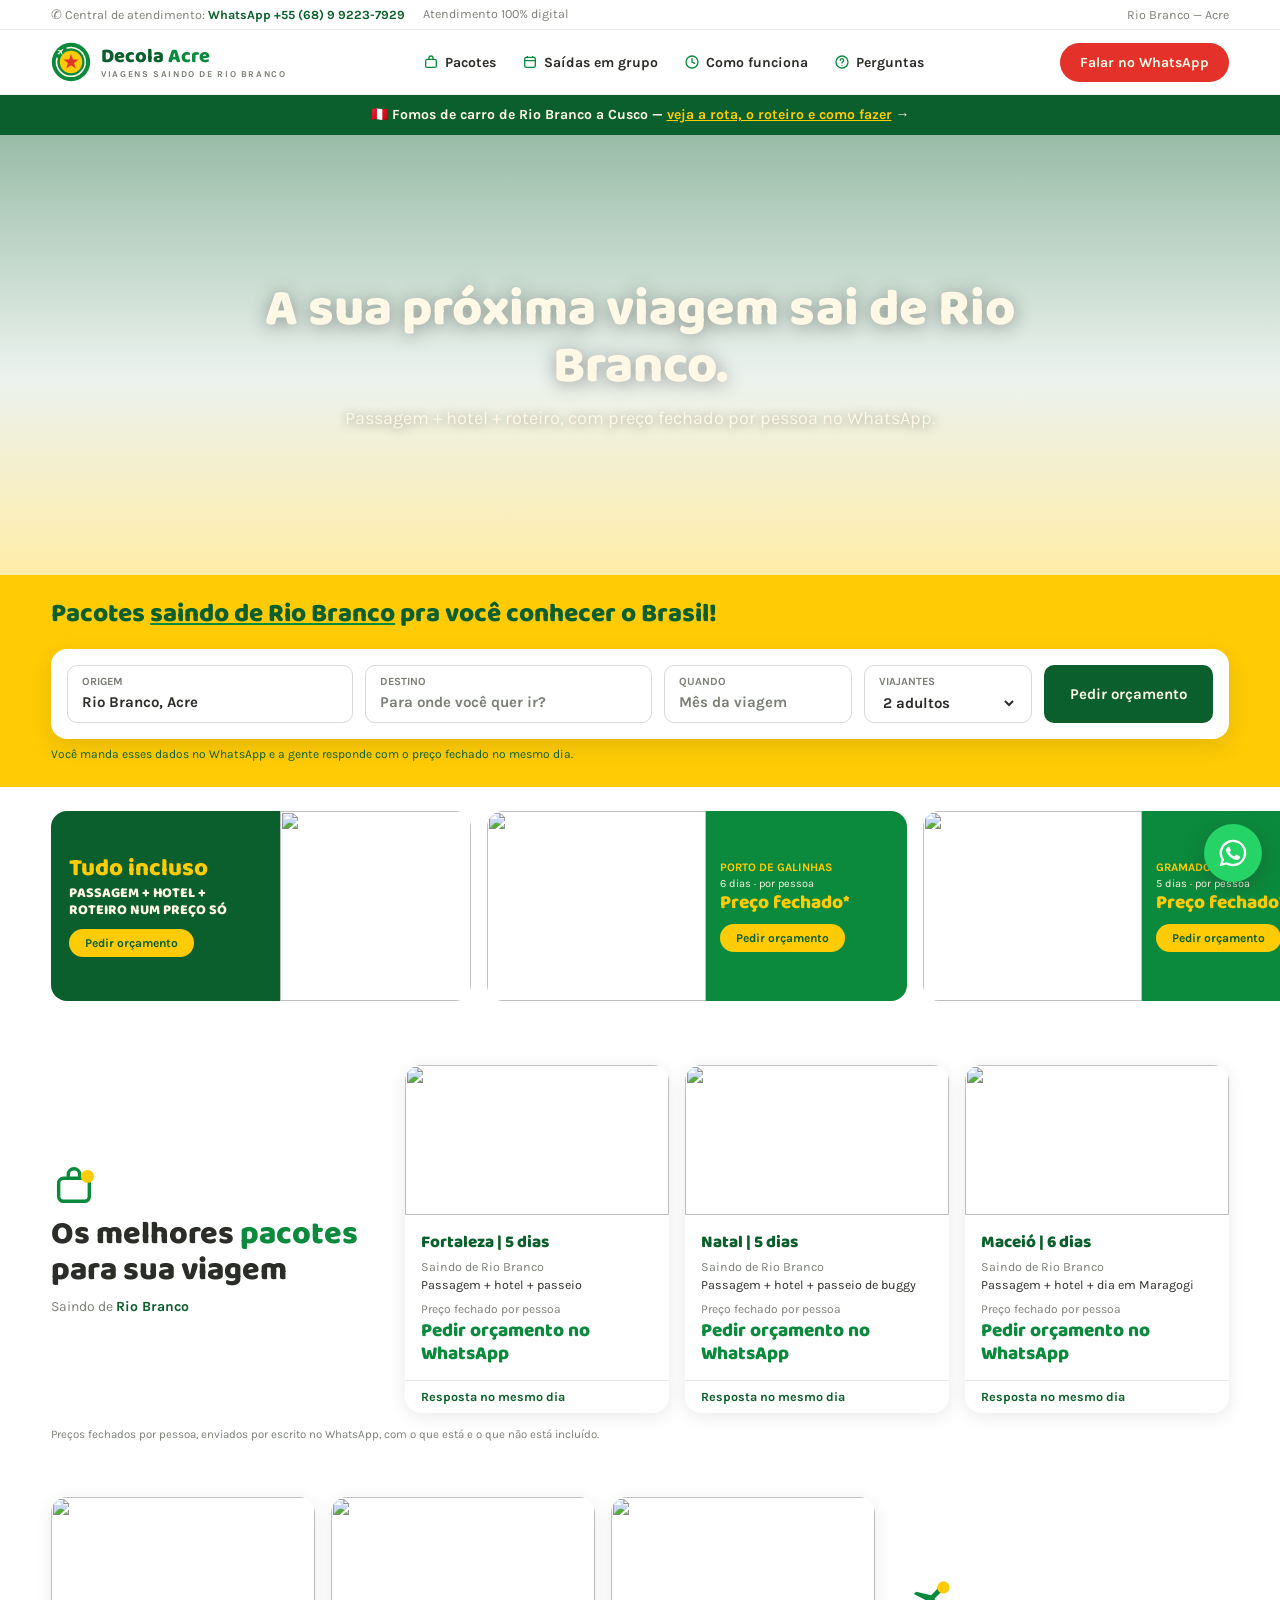
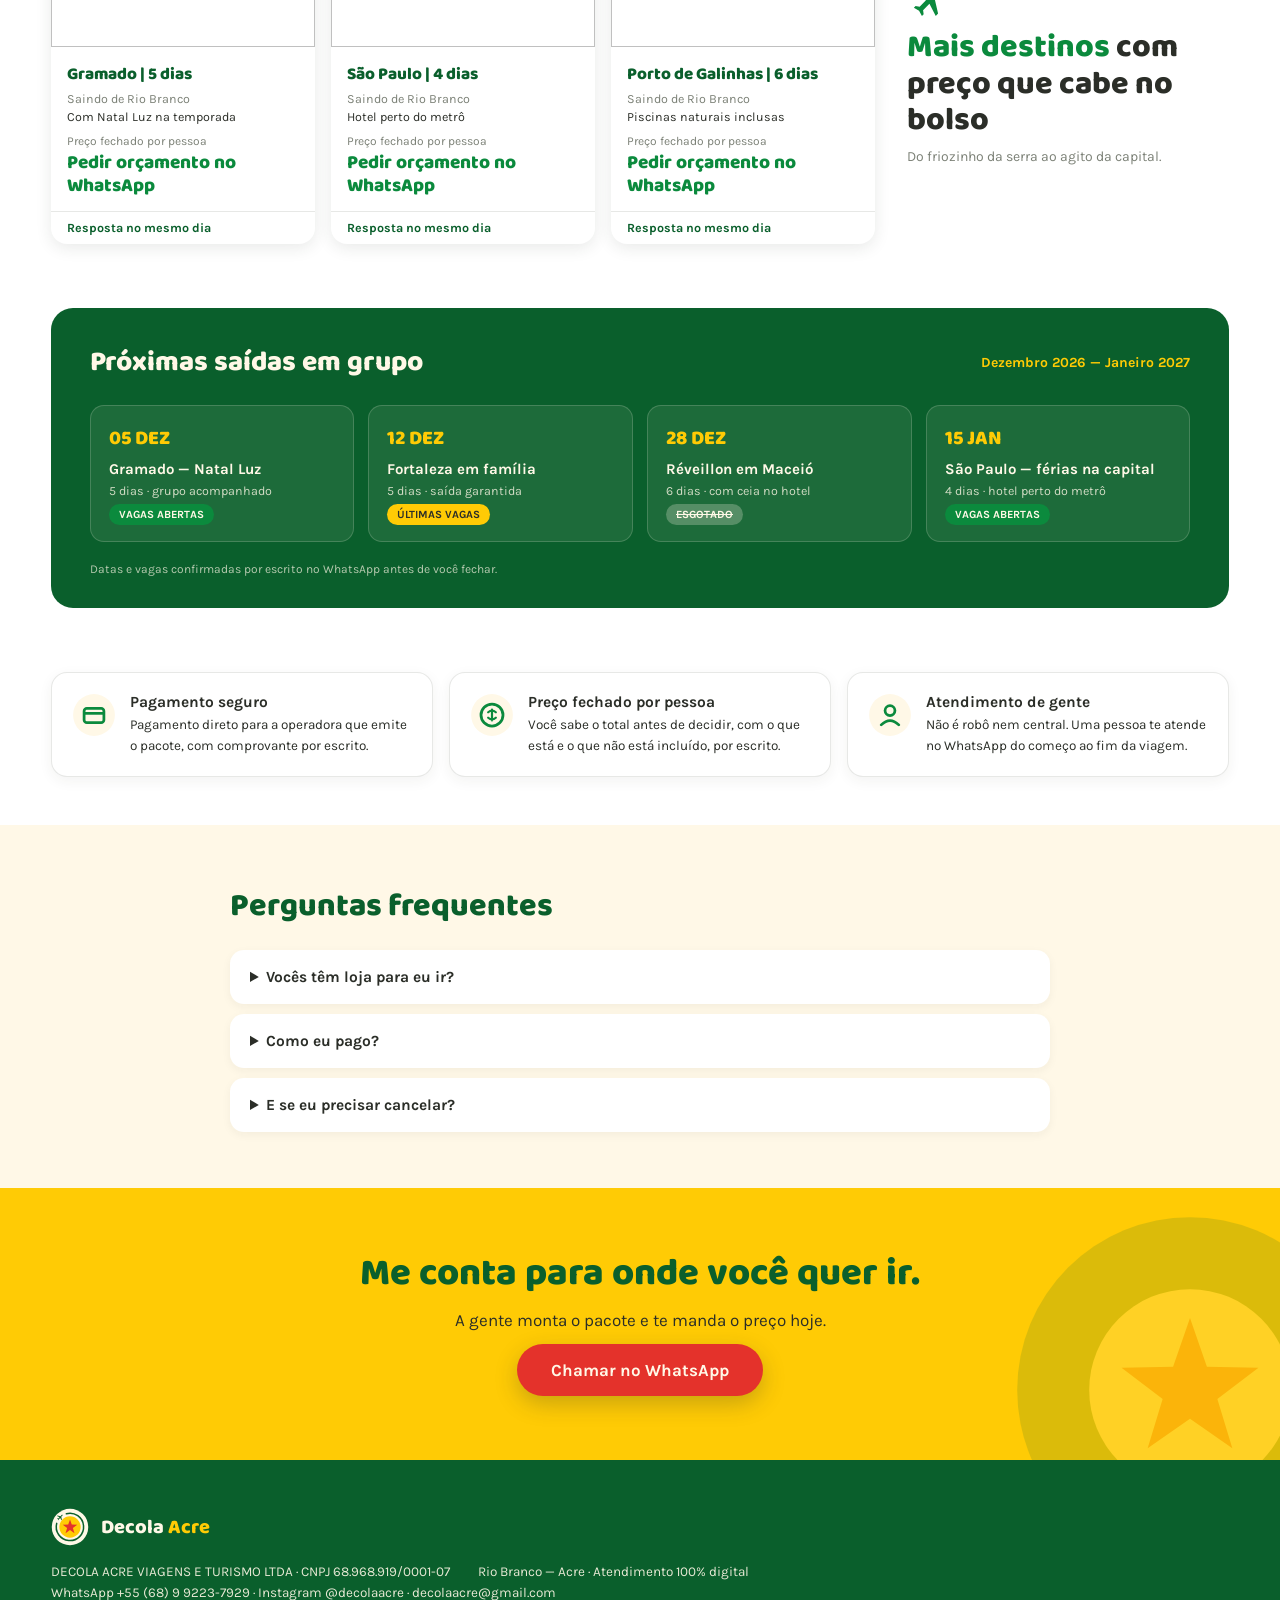
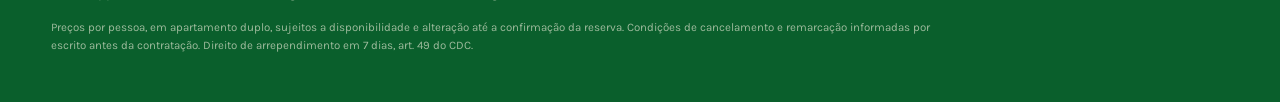
==== commit 3df00c58: "/peru vira guia fixo (sem ao vivo); banner da home atualizado" ====
--- a/index.html
+++ b/index.html
@@ -96,8 +96,7 @@
   </div>
 
   <a href="/peru" class="dc-live" style="display:flex; align-items:center; justify-content:center; gap:10px; padding:11px 4vw; background:#0A5F2C; color:#FFF8E7; font-weight:700; font-size:14px; text-align:center; line-height:1.3;">
-    <span style="position:relative; width:10px; height:10px; border-radius:50%; background:#E4322B; flex:0 0 auto; box-shadow:0 0 0 0 rgba(228,50,43,.7); animation:pulse-live 1.6s ease-out infinite;"></span>
-    <span>AO VIVO: estamos indo de carro de Rio Branco a Cusco — <span style="text-decoration:underline; color:#FFCB05;">acompanhe a viagem</span> →</span>
+    <span>🇵🇪 Fomos de carro de Rio Branco a Cusco — <span style="text-decoration:underline; color:#FFCB05;">veja a rota, o roteiro e como fazer</span> →</span>
   </a>
 
   <div style="position:relative; height:min(56vh,440px); overflow:hidden;">
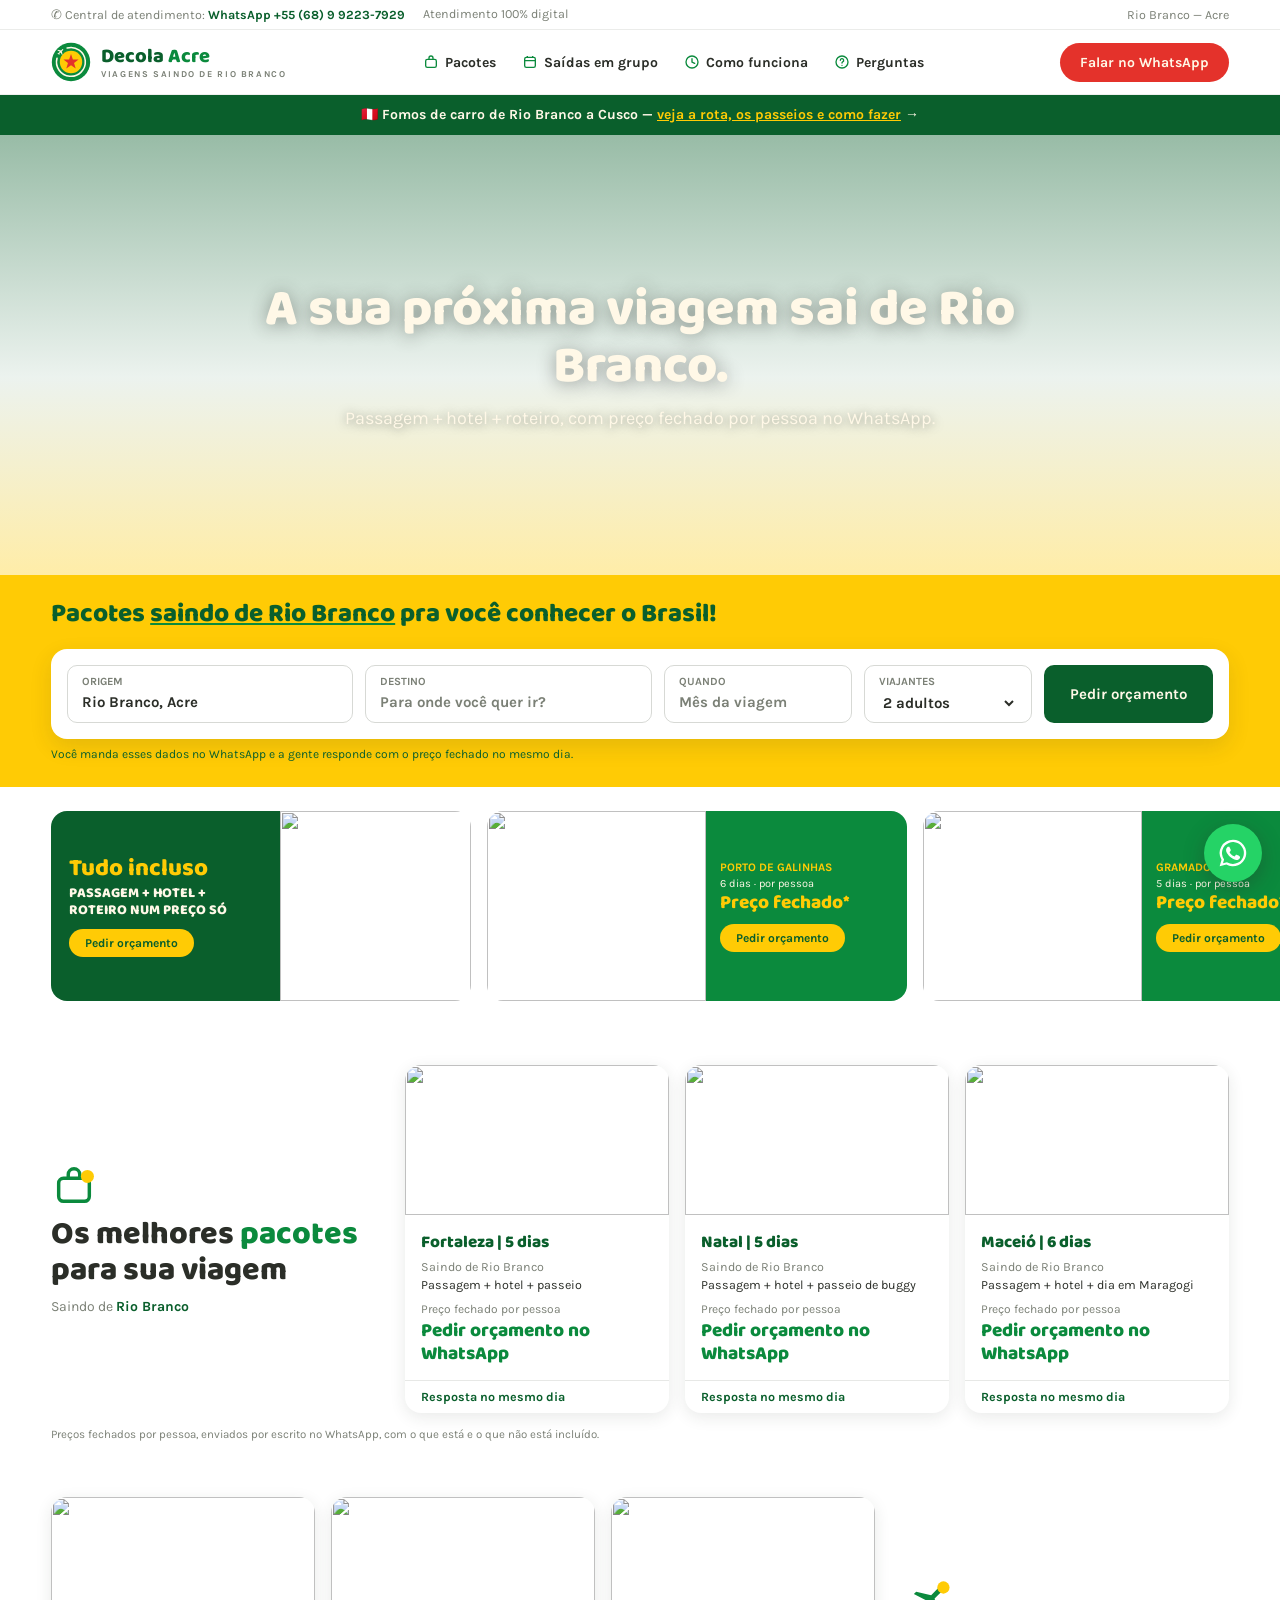
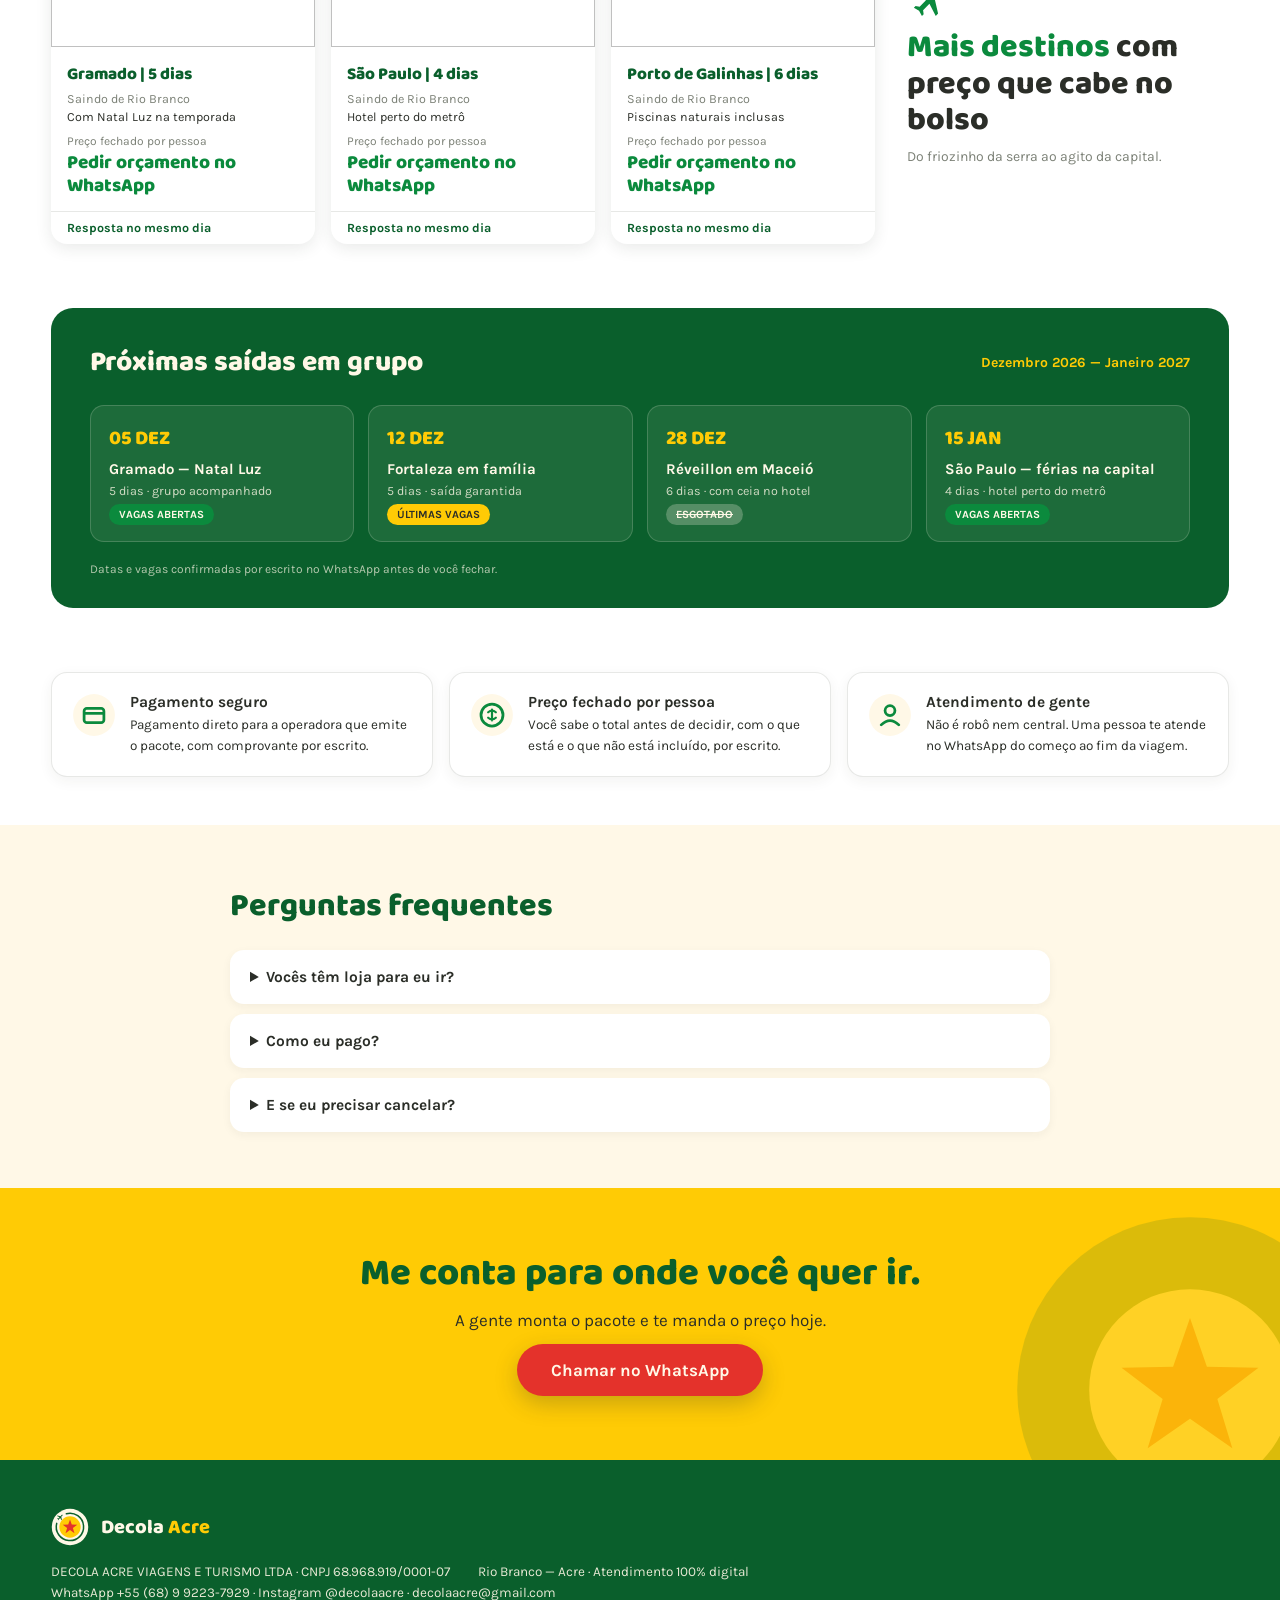
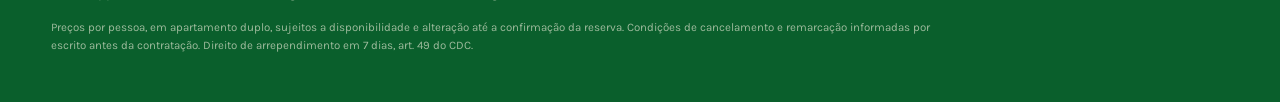
==== commit 2079c6dc: "/peru: catálogo de passeios a partir de Cusco no lugar do roteiro de 8 dias" ====
--- a/index.html
+++ b/index.html
@@ -96,7 +96,7 @@
   </div>
 
   <a href="/peru" class="dc-live" style="display:flex; align-items:center; justify-content:center; gap:10px; padding:11px 4vw; background:#0A5F2C; color:#FFF8E7; font-weight:700; font-size:14px; text-align:center; line-height:1.3;">
-    <span>🇵🇪 Fomos de carro de Rio Branco a Cusco — <span style="text-decoration:underline; color:#FFCB05;">veja a rota, o roteiro e como fazer</span> →</span>
+    <span>🇵🇪 Fomos de carro de Rio Branco a Cusco — <span style="text-decoration:underline; color:#FFCB05;">veja a rota, os passeios e como fazer</span> →</span>
   </a>
 
   <div style="position:relative; height:min(56vh,440px); overflow:hidden;">
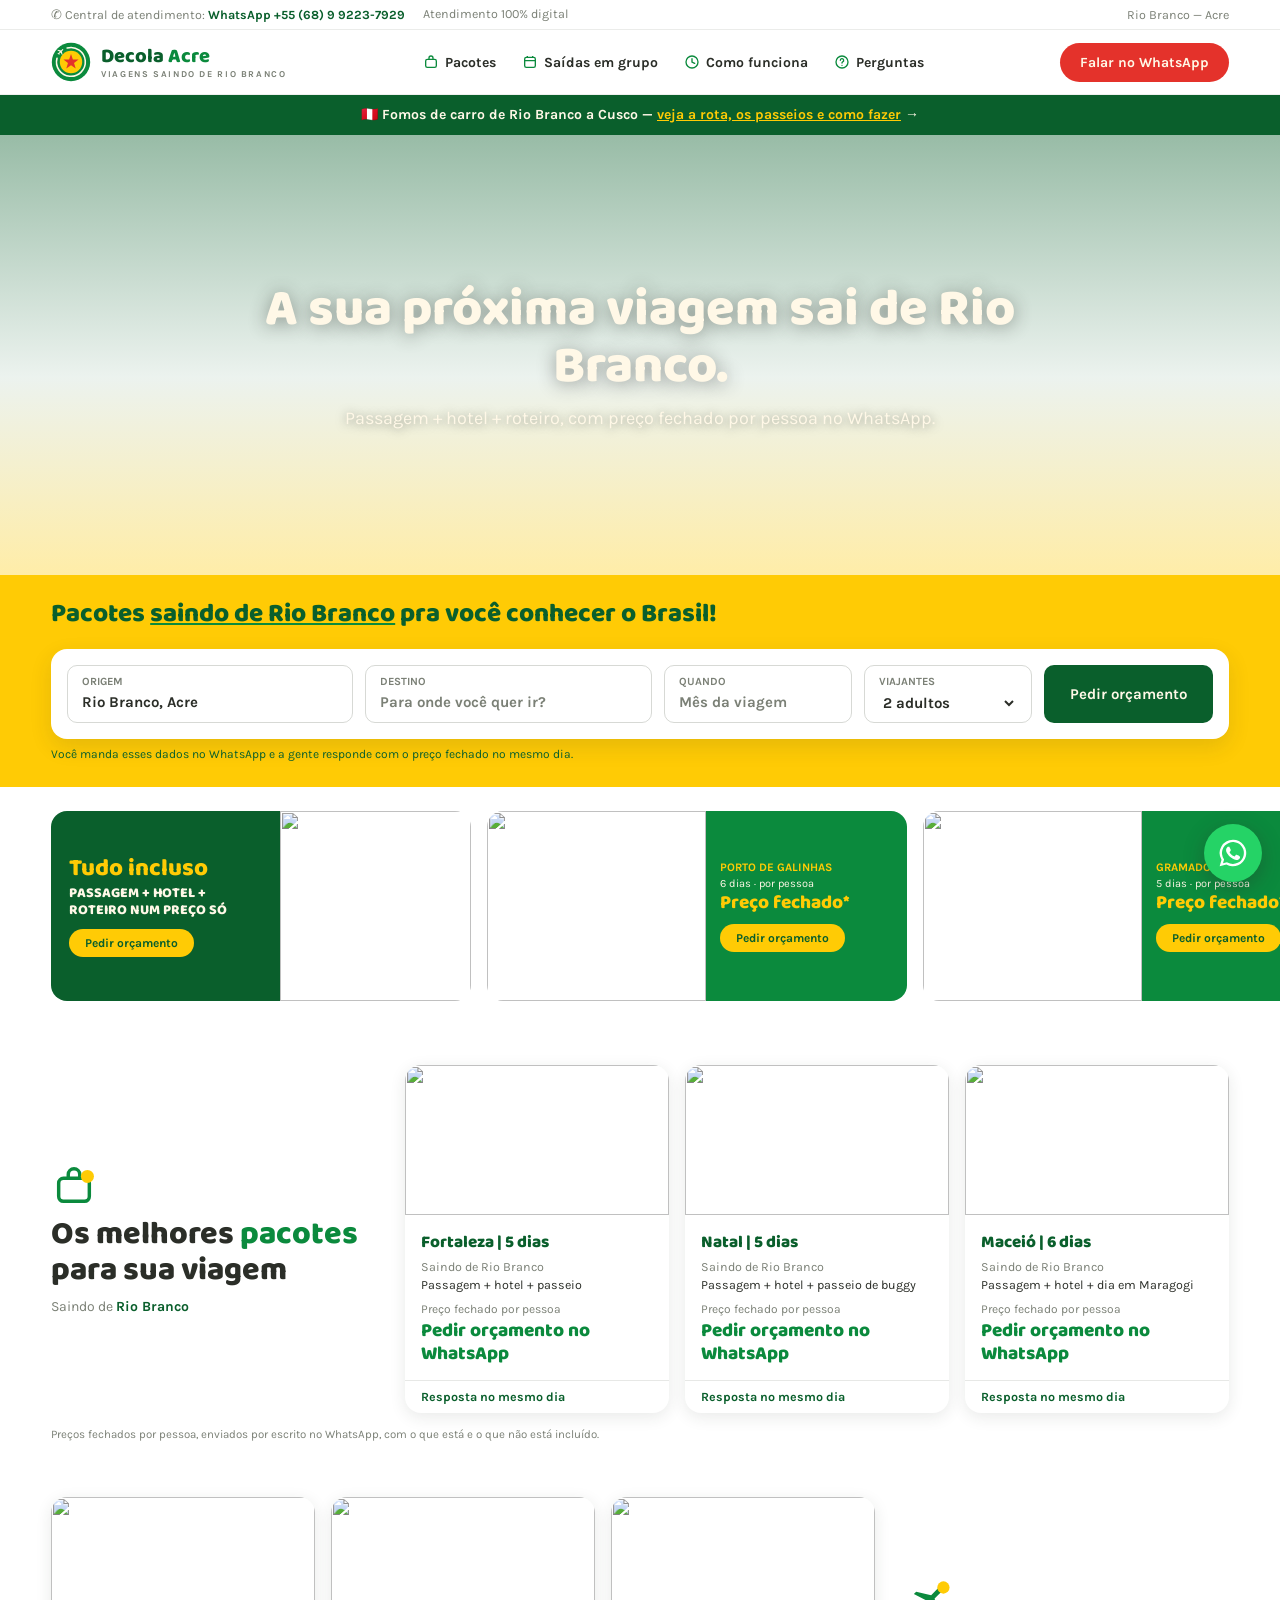
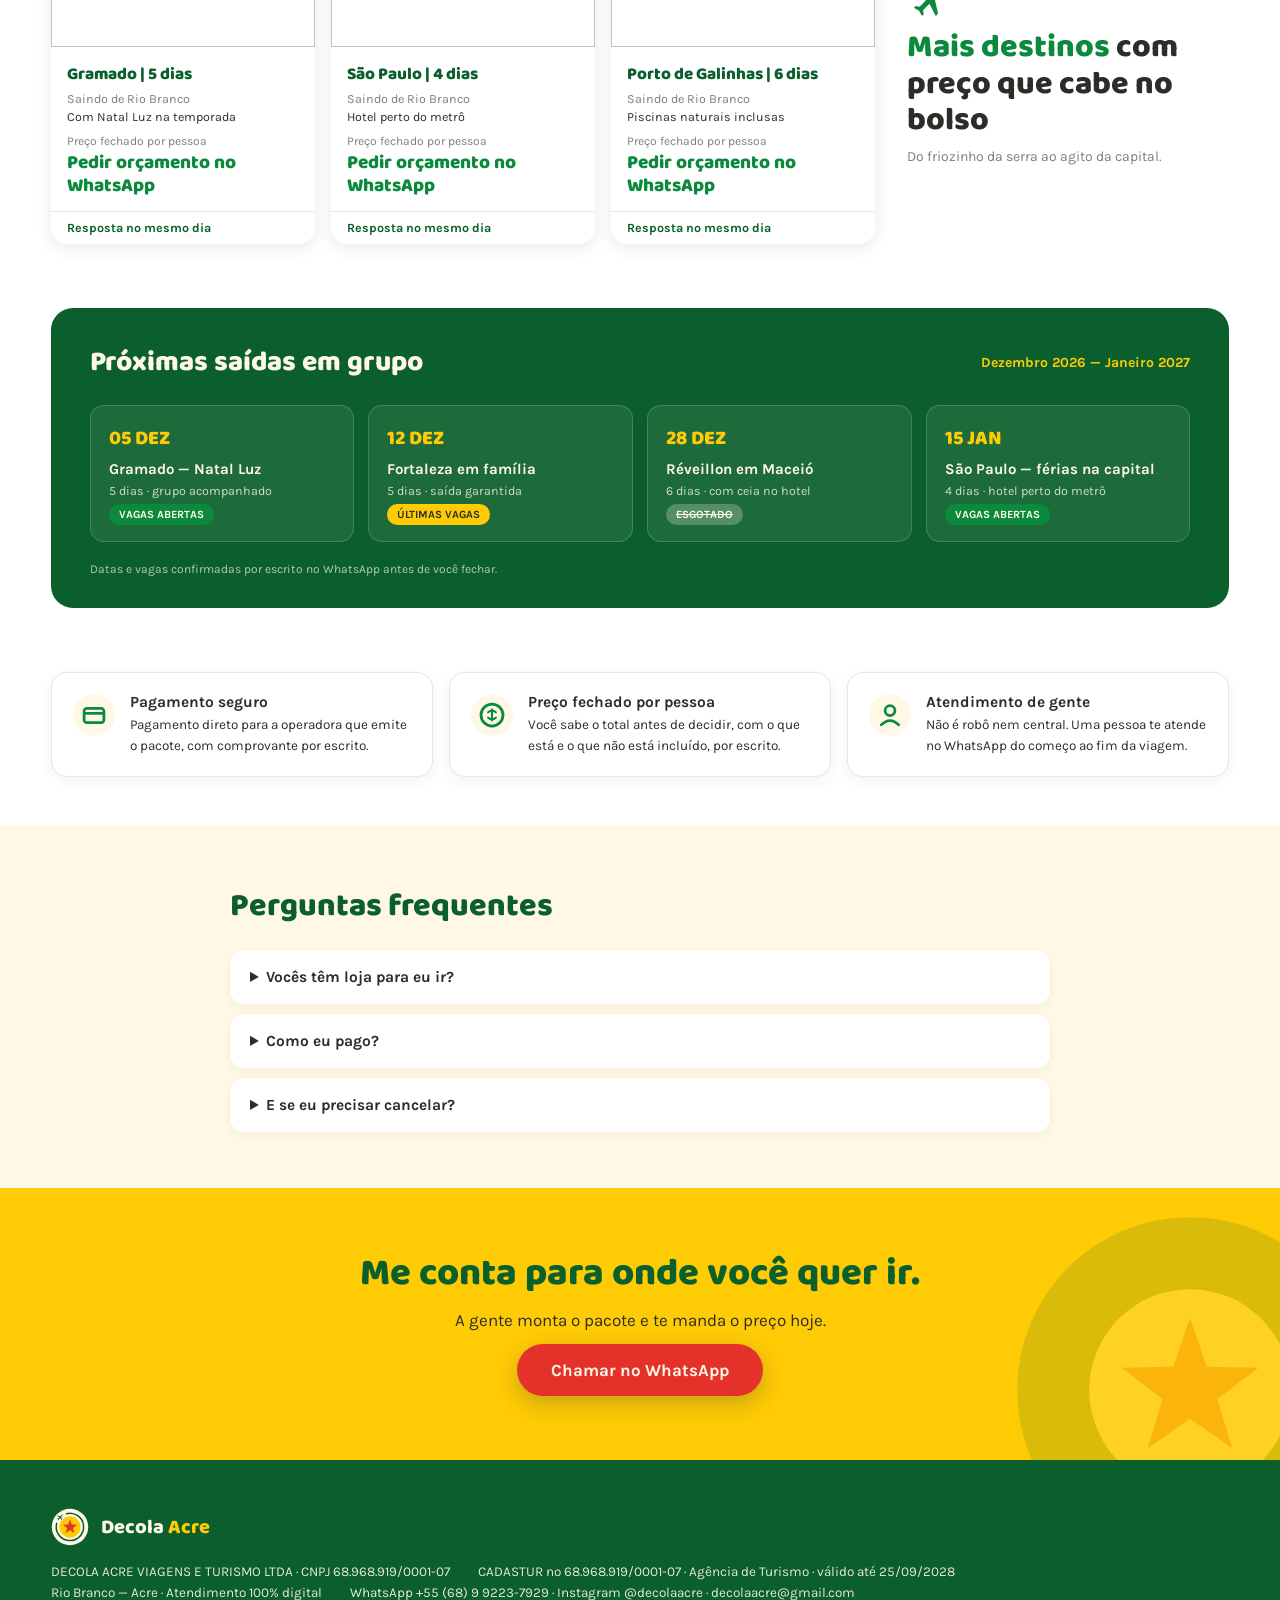
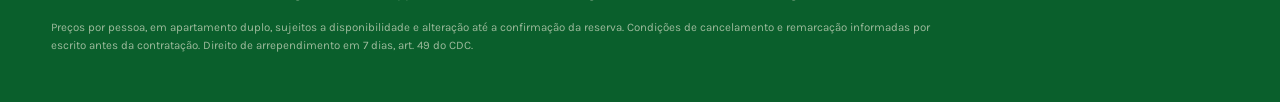
==== commit e2663574: "Rodape: linha CADASTUR n 68.968.919/0001-07 (home e /peru)" ====
--- a/index.html
+++ b/index.html
@@ -403,6 +403,7 @@
     </div>
     <div style="display:flex; flex-wrap:wrap; gap:6px 28px; font-size:13.5px; color:#FFF8E7; opacity:.9;">
       <span>DECOLA ACRE VIAGENS E TURISMO LTDA · CNPJ 68.968.919/0001-07</span>
+      <span>CADASTUR nº 68.968.919/0001-07 · Agência de Turismo · válido até 25/09/2028</span>
       <span>Rio Branco — Acre · Atendimento 100% digital</span>
       <span>WhatsApp +55 (68) 9 9223-7929 · Instagram @decolaacre · decolaacre@gmail.com</span>
     </div>
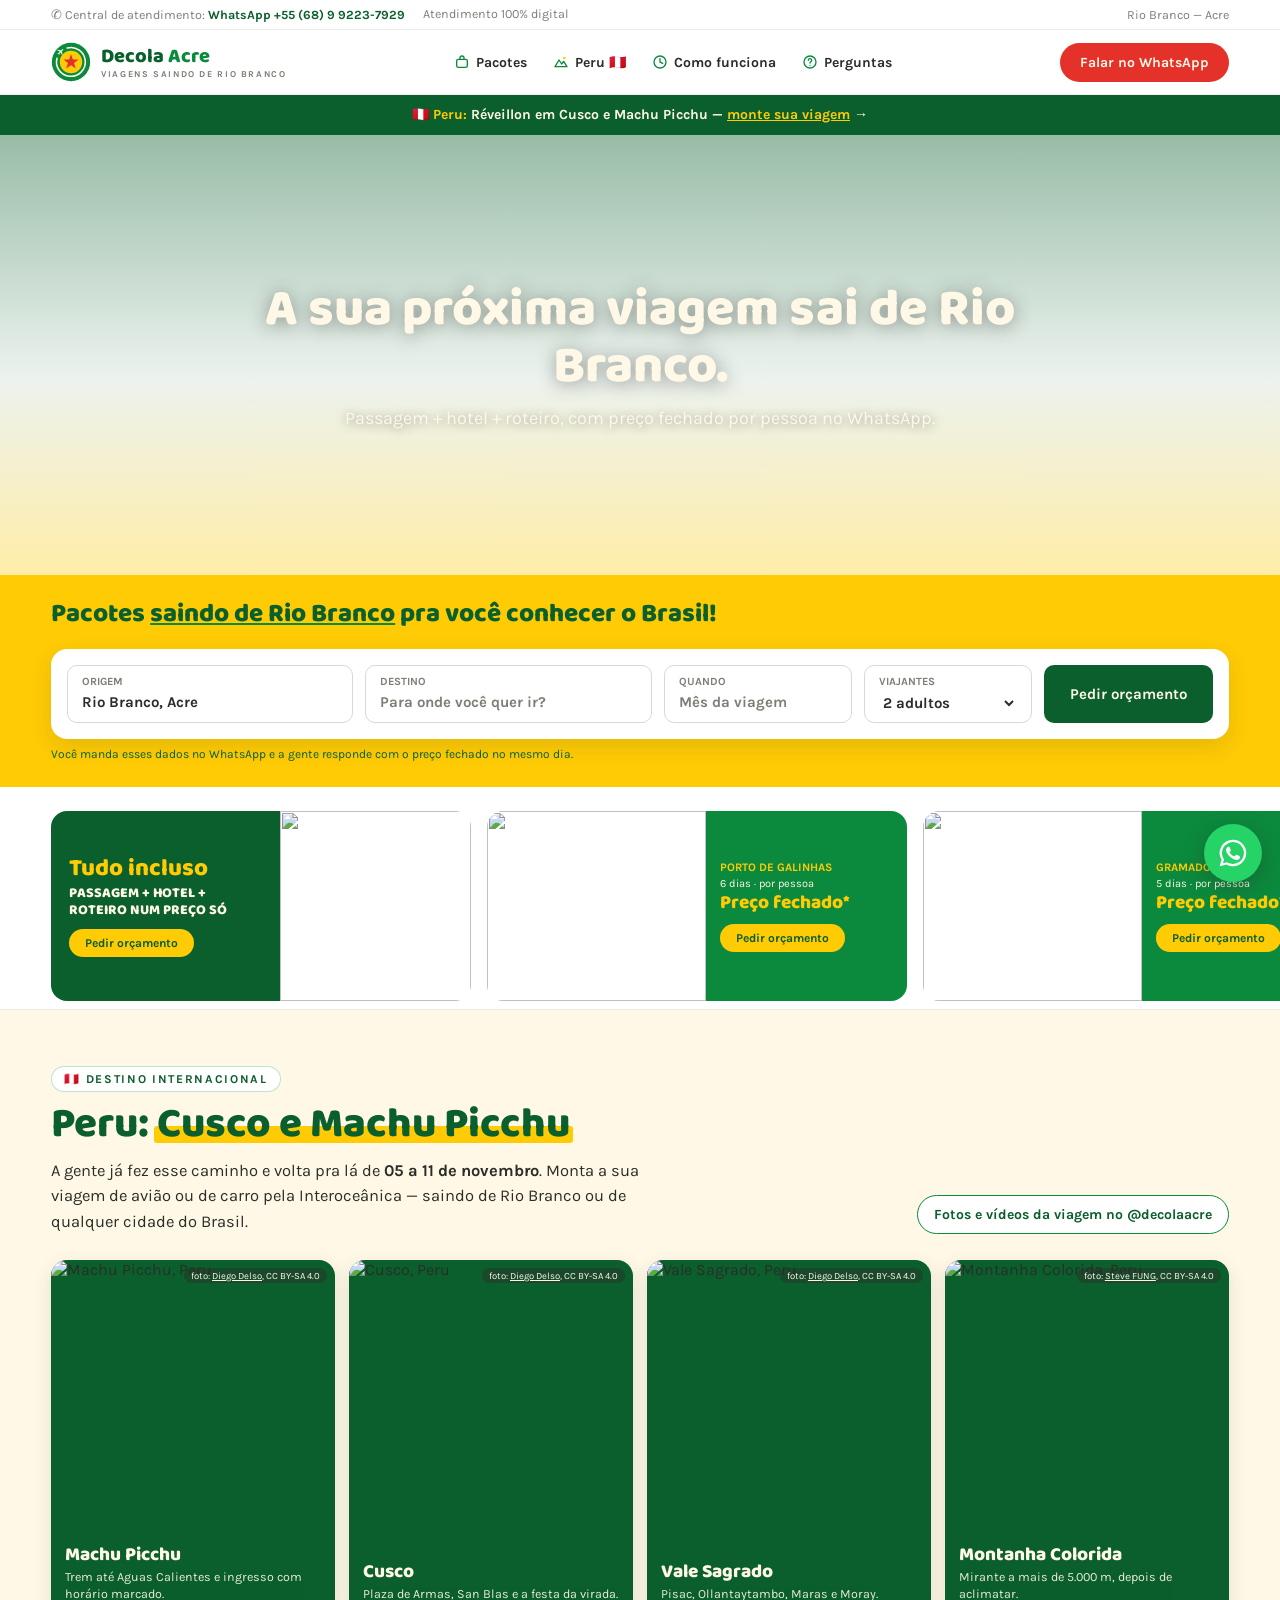
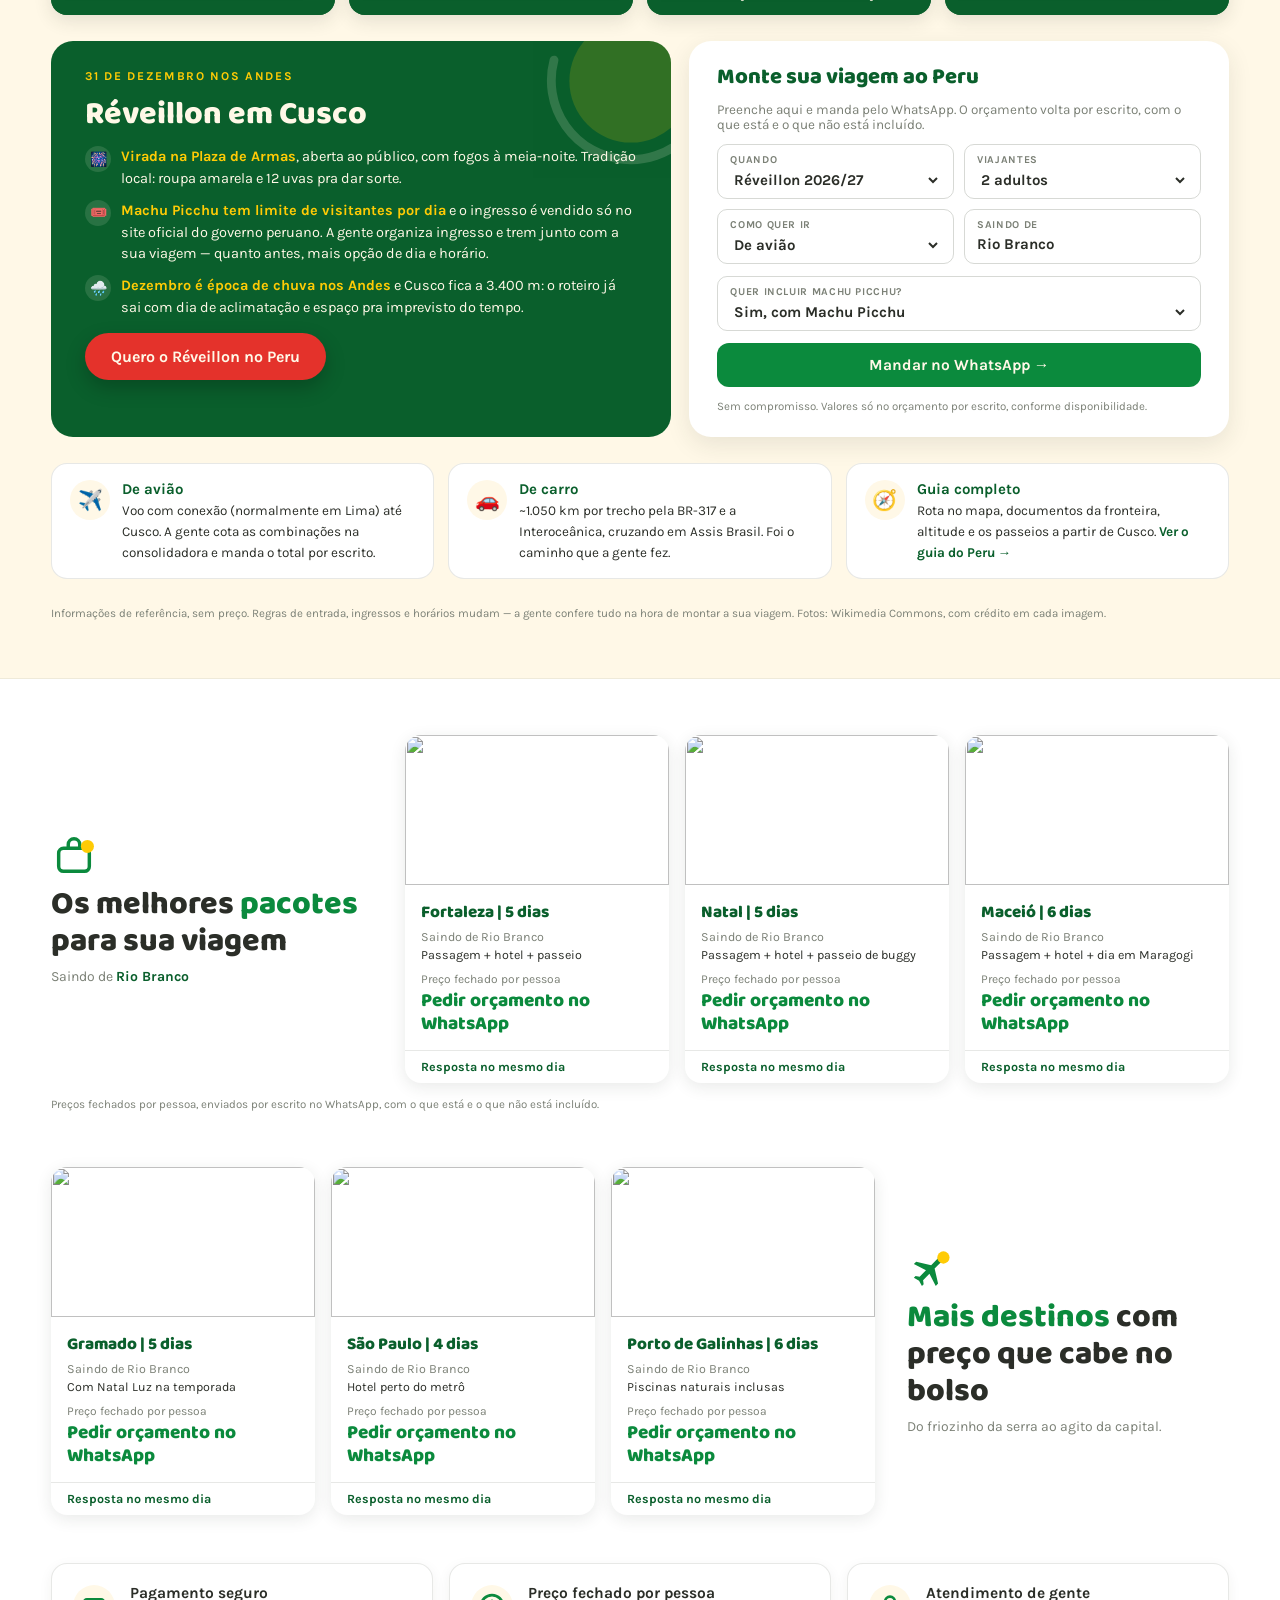
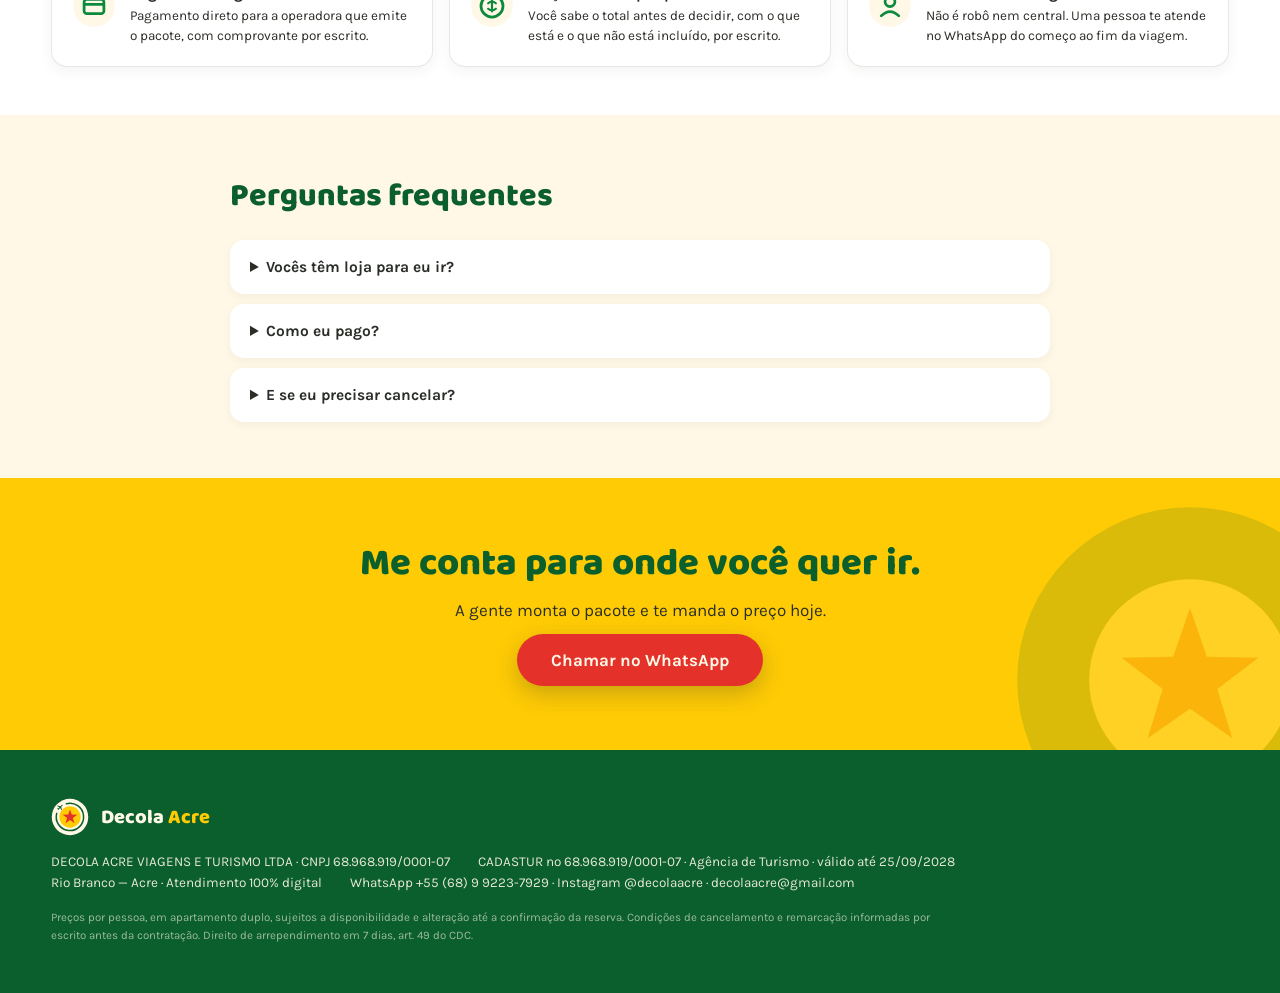
==== commit c7c58e7b: "Peru na home + Reveillon em Cusco; /peru reorganizado para venda; remove saidas em grupo ficticias -" ====
--- a/index.html
+++ b/index.html
@@ -5,7 +5,7 @@
 <meta name="viewport" content="width=device-width, initial-scale=1">
 <title>Decola Acre — Pacotes de viagem saindo de Rio Branco</title>
 <link rel="icon" type="image/png" href="favicon.png">
-<meta name="description" content="Agência de viagens 100% digital em Rio Branco, Acre. Pacotes nacionais saindo de Rio Branco com passagem, hotel e roteiro. Preço fechado por pessoa e atendimento no WhatsApp.">
+<meta name="description" content="Agência de viagens 100% digital em Rio Branco, Acre. Pacotes nacionais e Peru (Cusco e Machu Picchu) com passagem, hotel e roteiro. Preço fechado por pessoa e atendimento no WhatsApp.">
 <link rel="canonical" href="https://decolaacre.github.io/">
 <meta property="og:type" content="website">
 <meta property="og:title" content="Decola Acre — Pacotes de viagem saindo de Rio Branco">
@@ -54,6 +54,69 @@
 .dc-campo:hover{border-color:rgba(11,138,61,.55)}
 .dc-campo:focus-within{border-color:#0B8A3D;box-shadow:0 0 0 3px rgba(11,138,61,.18)}
 .dc-campo input::placeholder{color:#7B8076;opacity:1}
+
+/* --- seção Peru (home) --- */
+.pe{background:#FFF8E7; padding:56px 4vw; border-top:1px solid rgba(123,128,118,.12); border-bottom:1px solid rgba(123,128,118,.12);}
+.pe *{box-sizing:border-box;}
+.pe-wrap{max-width:1180px; margin:0 auto; display:flex; flex-direction:column; gap:26px;}
+.pe-head{display:flex; flex-wrap:wrap; align-items:flex-end; justify-content:space-between; gap:14px 32px;}
+.pe-head-txt{flex:1 1 520px; display:flex; flex-direction:column; gap:10px;}
+.pe-kicker{align-self:flex-start; font-weight:700; font-size:12px; letter-spacing:.14em; color:#0A5F2C; background:#FFFFFF; border:1px solid rgba(11,138,61,.25); padding:5px 12px; border-radius:99px;}
+.pe h2{font-family:'Baloo 2',sans-serif; font-weight:800; font-size:clamp(28px,3.4vw,42px); line-height:1.08; color:#0A5F2C; margin:0;}
+.pe-grifo{position:relative; display:inline-block; z-index:0;}
+.pe-grifo::before{content:""; position:absolute; left:-3px; right:-3px; bottom:5px; height:36%; background:#FFCB05; border-radius:3px; z-index:-1;}
+.pe-lead{font-size:16.5px; line-height:1.55; color:#2B2E28; margin:0; max-width:640px;}
+.pe-aovivo{display:inline-flex; align-items:center; gap:10px; font-weight:700; font-size:14px; color:#0A5F2C; background:#FFFFFF; border:1.5px solid #0B8A3D; padding:10px 16px; border-radius:99px; white-space:nowrap;}
+.pe-aovivo:hover{background:#0B8A3D; color:#FFF8E7;}
+.pe-dot{position:relative; width:9px; height:9px; border-radius:50%; background:#E4322B; flex:0 0 auto;}
+.pe-dot::after{content:""; position:absolute; inset:0; border-radius:50%; background:#E4322B; animation:pulse-live 1.6s ease-out infinite;}
+
+.pe-fotos{display:grid; grid-template-columns:repeat(4,1fr); gap:14px;}
+.pe-foto{position:relative; border-radius:16px; overflow:hidden; aspect-ratio:4/5; background:#0A5F2C; box-shadow:0 6px 18px rgba(43,46,40,.12);}
+.pe-foto img{position:absolute; inset:0; width:100%; height:100%; object-fit:cover; transition:transform .6s ease;}
+.pe-foto:hover img{transform:scale(1.04);}
+.pe-foto::after{content:""; position:absolute; inset:0; background:linear-gradient(180deg,rgba(10,95,44,0) 40%,rgba(10,95,44,.88) 100%);}
+.pe-foto-txt{position:absolute; left:0; right:0; bottom:0; z-index:1; padding:14px 14px 12px; color:#FFF8E7;}
+.pe-foto-t{font-family:'Baloo 2',sans-serif; font-weight:800; font-size:19px; line-height:1.1;}
+.pe-foto-s{font-size:12.5px; opacity:.92; margin-top:3px; line-height:1.35;}
+.pe-cred{position:absolute; top:8px; right:8px; z-index:1; font-size:9.5px; color:#FFF8E7; background:rgba(43,46,40,.45); padding:2px 7px; border-radius:99px;}
+.pe-cred a{color:#FFF8E7; text-decoration:underline;}
+
+.pe-duo{display:grid; grid-template-columns:1.15fr 1fr; gap:18px; align-items:stretch;}
+.pe-rev{position:relative; overflow:hidden; background:#0A5F2C; color:#FFF8E7; border-radius:22px; padding:28px clamp(20px,3vw,34px); display:flex; flex-direction:column; gap:14px;}
+.pe-rev-sol{position:absolute; right:-70px; top:-70px; width:220px; height:220px; opacity:.16; pointer-events:none;}
+.pe-rev-k{font-weight:700; font-size:12px; letter-spacing:.14em; color:#FFCB05;}
+.pe-rev h3{font-family:'Baloo 2',sans-serif; font-weight:800; font-size:clamp(24px,2.6vw,32px); line-height:1.1; margin:0; color:#FFF8E7;}
+.pe-rev ul{list-style:none; margin:0; padding:0; display:flex; flex-direction:column; gap:10px;}
+.pe-rev li{display:flex; gap:10px; font-size:14.5px; line-height:1.5;}
+.pe-rev li b{color:#FFCB05;}
+.pe-ico{flex:0 0 26px; height:26px; border-radius:50%; background:rgba(255,248,231,.12); display:flex; align-items:center; justify-content:center; font-size:14px;}
+.pe-btn{align-self:flex-start; display:inline-block; background:#E4322B; color:#FFF8E7; font-weight:700; font-size:16px; padding:14px 26px; border-radius:99px; box-shadow:0 8px 20px rgba(0,0,0,.22); animation:pulse-cta 2.6s ease-in-out 1s infinite;}
+.pe-btn:hover{color:#FFFFFF;}
+
+.pe-form{background:#FFFFFF; border-radius:22px; padding:24px clamp(18px,2.6vw,28px); box-shadow:0 8px 24px rgba(43,46,40,.10); display:flex; flex-direction:column; gap:12px;}
+.pe-form h3{font-family:'Baloo 2',sans-serif; font-weight:800; font-size:22px; line-height:1.15; margin:0; color:#0A5F2C;}
+.pe-form p{margin:0; font-size:13.5px; color:#7B8076;}
+.pe-campos{display:grid; grid-template-columns:1fr 1fr; gap:10px;}
+.pe-campo{display:flex; flex-direction:column; gap:4px; border:1.5px solid rgba(123,128,118,.3); border-radius:10px; padding:8px 12px; transition:border-color .18s ease, box-shadow .18s ease;}
+.pe-campo:focus-within{border-color:#0B8A3D; box-shadow:0 0 0 3px rgba(11,138,61,.18);}
+.pe-campo span{font-size:10.5px; font-weight:700; letter-spacing:.06em; color:#7B8076;}
+.pe-campo select,.pe-campo input{border:none; outline:none; background:transparent; font-family:'Karla',sans-serif; font-size:15px; font-weight:700; color:#2B2E28; padding:0; width:100%; min-width:0;}
+.pe-enviar{display:flex; align-items:center; justify-content:center; gap:8px; background:#0B8A3D; color:#FFF8E7; font-family:'Karla',sans-serif; font-weight:700; font-size:15.5px; padding:13px 20px; border:none; border-radius:12px; cursor:pointer;}
+.pe-enviar:hover{background:#0A5F2C;}
+.pe-mini{font-size:11.5px; color:#7B8076;}
+
+.pe-ways{display:grid; grid-template-columns:repeat(3,1fr); gap:14px;}
+.pe-way{background:#FFFFFF; border:1px solid rgba(123,128,118,.18); border-radius:16px; padding:16px 18px; display:flex; gap:12px; align-items:flex-start;}
+.pe-way-i{flex:0 0 40px; height:40px; border-radius:50%; background:#FFF8E7; display:flex; align-items:center; justify-content:center; font-size:20px;}
+.pe-way b{display:block; font-size:15px; color:#0A5F2C; margin-bottom:2px;}
+.pe-way span{font-size:13.5px; line-height:1.45; color:#2B2E28;}
+.pe-way a{font-weight:700;}
+.pe-nota{font-size:11.5px; color:#7B8076; line-height:1.5;}
+
+@media (max-width:980px){ .pe-fotos{grid-template-columns:repeat(2,1fr);} .pe-duo{grid-template-columns:1fr;} .pe-ways{grid-template-columns:1fr;} }
+@media (max-width:420px){ .pe{padding:44px 4vw;} .pe-campos{grid-template-columns:1fr;} .pe-foto-t{font-size:17px;} .pe-foto-s{display:none;} .pe-aovivo{white-space:normal;} .pe-cred{font-size:8.5px; left:6px; right:6px; top:6px; text-align:center; background:rgba(43,46,40,.35);} }
+.dc-live b{color:#FFCB05;}
 </style>
 
 </head>
@@ -88,15 +151,15 @@
     </div>
     <div class="dc-nav" style="display:flex; gap:26px; font-weight:700; font-size:14px; flex-wrap:wrap;">
       <a href="#pacotes" style="color:#2B2E28; display:flex; align-items:center; gap:6px;"><svg width="16" height="16" viewBox="0 0 24 24"><rect x="4" y="8" width="16" height="12" rx="2.5" fill="none" stroke="#0B8A3D" stroke-width="2"></rect><path d="M 9 8 V 6 a 3 3 0 0 1 6 0 v 2" fill="none" stroke="#0B8A3D" stroke-width="2"></path></svg>Pacotes</a>
-      <a href="#agenda" style="color:#2B2E28; display:flex; align-items:center; gap:6px;"><svg width="16" height="16" viewBox="0 0 24 24"><rect x="4" y="5" width="16" height="15" rx="2.5" fill="none" stroke="#0B8A3D" stroke-width="2"></rect><path d="M 4 10 H 20 M 8 5 V 3 M 16 5 V 3" stroke="#0B8A3D" stroke-width="2" fill="none"></path></svg>Saídas em grupo</a>
+      <a href="#peru" style="color:#2B2E28; display:flex; align-items:center; gap:6px;"><svg width="16" height="16" viewBox="0 0 24 24"><path d="M3 19 L9 9 L13 15 L16 11 L21 19 Z" fill="none" stroke="#0B8A3D" stroke-width="2" stroke-linejoin="round"></path><circle cx="17" cy="6" r="2" fill="#FFCB05"></circle></svg>Peru 🇵🇪</a>
       <a href="#como-funciona" style="color:#2B2E28; display:flex; align-items:center; gap:6px;"><svg width="16" height="16" viewBox="0 0 24 24"><circle cx="12" cy="12" r="9" fill="none" stroke="#0B8A3D" stroke-width="2"></circle><path d="M 12 7 V 12 L 16 14" stroke="#0B8A3D" stroke-width="2" fill="none" stroke-linecap="round"></path></svg>Como funciona</a>
       <a href="#perguntas" style="color:#2B2E28; display:flex; align-items:center; gap:6px;"><svg width="16" height="16" viewBox="0 0 24 24"><circle cx="12" cy="12" r="9" fill="none" stroke="#0B8A3D" stroke-width="2"></circle><path d="M 9.5 9.5 a 2.5 2.5 0 1 1 3.5 2.3 c -.8.35 -1 .9 -1 1.7 M 12 17 h .01" stroke="#0B8A3D" stroke-width="2" fill="none" stroke-linecap="round"></path></svg>Perguntas</a>
     </div>
     <a class="dc-cta-topo" href="https://wa.me/5568992237929" style="background:#E4322B; color:#FFF8E7; font-weight:700; font-size:14px; padding:11px 20px; border-radius:99px; transition:transform .2s ease; white-space:nowrap; animation:pulse-cta 2.6s ease-in-out 3.4s infinite;">Falar no WhatsApp</a>
   </div>
 
-  <a href="/peru" class="dc-live" style="display:flex; align-items:center; justify-content:center; gap:10px; padding:11px 4vw; background:#0A5F2C; color:#FFF8E7; font-weight:700; font-size:14px; text-align:center; line-height:1.3;">
-    <span>🇵🇪 Fomos de carro de Rio Branco a Cusco — <span style="text-decoration:underline; color:#FFCB05;">veja a rota, os passeios e como fazer</span> →</span>
+  <a href="#peru" id="dc-live" class="dc-live" style="display:flex; align-items:center; justify-content:center; gap:10px; padding:11px 4vw; background:#0A5F2C; color:#FFF8E7; font-weight:700; font-size:14px; text-align:center; line-height:1.3;">
+    <span id="dc-live-txt">🇵🇪 <b>Peru:</b> Réveillon em Cusco e Machu Picchu — <span style="text-decoration:underline; color:#FFCB05;">monte sua viagem</span> →</span>
   </a>
 
   <div style="position:relative; height:min(56vh,440px); overflow:hidden;">
@@ -222,6 +285,93 @@
     </div>
   </div>
 
+
+  <section id="peru" class="pe" aria-labelledby="pe-titulo">
+    <div class="pe-wrap">
+      <div class="pe-head" data-reveal="0" style="opacity:0; transform:translateY(24px); transition:opacity .6s ease, transform .6s ease;">
+        <div class="pe-head-txt">
+          <span class="pe-kicker">🇵🇪 DESTINO INTERNACIONAL</span>
+          <h2 id="pe-titulo">Peru: <span class="pe-grifo">Cusco e Machu Picchu</span></h2>
+          <p class="pe-lead">A gente já fez esse caminho e volta pra lá de <strong>05 a 11 de novembro</strong>. Monta a sua viagem de avião ou de carro pela Interoceânica — saindo de Rio Branco ou de qualquer cidade do Brasil.</p>
+        </div>
+        <a class="pe-aovivo" id="pe-aovivo" href="https://instagram.com/decolaacre" target="_blank" rel="noopener"><span class="pe-dot"></span><span id="pe-aovivo-txt">De 05 a 11/11 no Peru · siga no @decolaacre</span></a>
+      </div>
+
+      <div class="pe-fotos">
+      <div class="pe-foto"><img loading="lazy" src="https://commons.wikimedia.org/wiki/Special:FilePath/Machu_Picchu%2C_Per%C3%BA%2C_2015-07-30%2C_DD_47.JPG?width=700" alt="Machu Picchu, Peru" width="700" height="875">
+        <div class="pe-cred">foto: <a href="https://commons.wikimedia.org/wiki/File:Machu_Picchu%2C_Per%C3%BA%2C_2015-07-30%2C_DD_47.JPG" target="_blank" rel="noopener">Diego Delso</a>, CC BY-SA 4.0</div>
+        <div class="pe-foto-txt"><div class="pe-foto-t">Machu Picchu</div><div class="pe-foto-s">Trem até Aguas Calientes e ingresso com horário marcado.</div></div></div>
+      <div class="pe-foto"><img loading="lazy" src="https://commons.wikimedia.org/wiki/Special:FilePath/Catedral%2C_Plaza_de_Armas%2C_Cusco%2C_Per%C3%BA%2C_2015-07-31%2C_DD_77.JPG?width=700" alt="Cusco, Peru" width="700" height="875">
+        <div class="pe-cred">foto: <a href="https://commons.wikimedia.org/wiki/File:Catedral%2C_Plaza_de_Armas%2C_Cusco%2C_Per%C3%BA%2C_2015-07-31%2C_DD_77.JPG" target="_blank" rel="noopener">Diego Delso</a>, CC BY-SA 4.0</div>
+        <div class="pe-foto-txt"><div class="pe-foto-t">Cusco</div><div class="pe-foto-s">Plaza de Armas, San Blas e a festa da virada.</div></div></div>
+      <div class="pe-foto"><img loading="lazy" src="https://commons.wikimedia.org/wiki/Special:FilePath/Pisac%2C_Cuzco%2C_Per%C3%BA%2C_2015-07-31%2C_DD_100.JPG?width=700" alt="Vale Sagrado, Peru" width="700" height="875">
+        <div class="pe-cred">foto: <a href="https://commons.wikimedia.org/wiki/File:Pisac%2C_Cuzco%2C_Per%C3%BA%2C_2015-07-31%2C_DD_100.JPG" target="_blank" rel="noopener">Diego Delso</a>, CC BY-SA 4.0</div>
+        <div class="pe-foto-txt"><div class="pe-foto-t">Vale Sagrado</div><div class="pe-foto-s">Pisac, Ollantaytambo, Maras e Moray.</div></div></div>
+      <div class="pe-foto"><img loading="lazy" src="https://commons.wikimedia.org/wiki/Special:FilePath/Vinicunca_%28Rainbow_Mountain%29.jpg?width=700" alt="Montanha Colorida, Peru" width="700" height="875">
+        <div class="pe-cred">foto: <a href="https://commons.wikimedia.org/wiki/File:Vinicunca_%28Rainbow_Mountain%29.jpg" target="_blank" rel="noopener">Steve FUNG</a>, CC BY-SA 4.0</div>
+        <div class="pe-foto-txt"><div class="pe-foto-t">Montanha Colorida</div><div class="pe-foto-s">Mirante a mais de 5.000 m, depois de aclimatar.</div></div></div>
+      </div>
+
+      <div class="pe-duo">
+        <div class="pe-rev" data-reveal="0" style="opacity:0; transform:translateY(24px); transition:opacity .6s ease, transform .6s ease;">
+          <svg class="pe-rev-sol" viewBox="0 0 200 200" aria-hidden="true"><circle cx="100" cy="100" r="56" fill="#FFCB05"/><path d="M 81 30 A 72 72 0 1 1 30 81" fill="none" stroke="#FFF8E7" stroke-width="8" stroke-linecap="round"/></svg>
+          <div class="pe-rev-k">31 DE DEZEMBRO NOS ANDES</div>
+          <h3>Réveillon em Cusco</h3>
+          <ul>
+            <li><span class="pe-ico">🎆</span><span><b>Virada na Plaza de Armas</b>, aberta ao público, com fogos à meia-noite. Tradição local: roupa amarela e 12 uvas pra dar sorte.</span></li>
+            <li><span class="pe-ico">🎟️</span><span><b>Machu Picchu tem limite de visitantes por dia</b> e o ingresso é vendido só no site oficial do governo peruano. A gente organiza ingresso e trem junto com a sua viagem — quanto antes, mais opção de dia e horário.</span></li>
+            <li><span class="pe-ico">🌧️</span><span><b>Dezembro é época de chuva nos Andes</b> e Cusco fica a 3.400 m: o roteiro já sai com dia de aclimatação e espaço pra imprevisto do tempo.</span></li>
+          </ul>
+          <a class="pe-btn" href="https://wa.me/5568992237929?text=Oi%21%20Quero%20passar%20o%20R%C3%A9veillon%20no%20Peru%20%28Cusco/Machu%20Picchu%29.%20Pode%20montar%20um%20or%C3%A7amento%3F" target="_blank" rel="noopener">Quero o Réveillon no Peru</a>
+        </div>
+
+        <form class="pe-form" id="pe-form" onsubmit="return enviarPeru(event)" data-reveal="1" style="opacity:0; transform:translateY(24px); transition:opacity .6s ease .1s, transform .6s ease .1s;">
+          <h3>Monte sua viagem ao Peru</h3>
+          <p>Preenche aqui e manda pelo WhatsApp. O orçamento volta por escrito, com o que está e o que não está incluído.</p>
+          <div class="pe-campos">
+            <label class="pe-campo"><span>QUANDO</span>
+              <select id="pe-quando">
+                <option value="no Réveillon 2026/2027" selected>Réveillon 2026/27</option>
+                <option value="nas férias de janeiro">Férias de janeiro</option>
+                <option value="em outra data (a combinar)">Outra data</option>
+              </select></label>
+            <label class="pe-campo"><span>VIAJANTES</span>
+              <select id="pe-quem">
+                <option value="1 adulto">1 adulto</option>
+                <option value="2 adultos" selected>2 adultos</option>
+                <option value="3 ou 4 pessoas">3 ou 4 pessoas</option>
+                <option value="5 ou mais pessoas">5 ou mais</option>
+                <option value="família com crianças">Família com crianças</option>
+              </select></label>
+            <label class="pe-campo"><span>COMO QUER IR</span>
+              <select id="pe-como">
+                <option value="de avião" selected>De avião</option>
+                <option value="de carro, pela Interoceânica">De carro (Interoceânica)</option>
+                <option value="ainda não sei se de avião ou de carro">Ainda não sei</option>
+              </select></label>
+            <label class="pe-campo"><span>SAINDO DE</span>
+              <input id="pe-origem" type="text" value="Rio Branco" autocomplete="address-level2"></label>
+          </div>
+          <label class="pe-campo"><span>QUER INCLUIR MACHU PICCHU?</span>
+            <select id="pe-mapi">
+              <option value="com Machu Picchu" selected>Sim, com Machu Picchu</option>
+              <option value="sem Machu Picchu">Não precisa</option>
+              <option value="ainda vou decidir sobre Machu Picchu">Ainda vou decidir</option>
+            </select></label>
+          <button type="submit" class="pe-enviar">Mandar no WhatsApp →</button>
+          <div class="pe-mini">Sem compromisso. Valores só no orçamento por escrito, conforme disponibilidade.</div>
+        </form>
+      </div>
+
+      <div class="pe-ways">
+        <div class="pe-way"><div class="pe-way-i">✈️</div><div><b>De avião</b><span>Voo com conexão (normalmente em Lima) até Cusco. A gente cota as combinações na consolidadora e manda o total por escrito.</span></div></div>
+        <div class="pe-way"><div class="pe-way-i">🚗</div><div><b>De carro</b><span>~1.050 km por trecho pela BR-317 e a Interoceânica, cruzando em Assis Brasil. Foi o caminho que a gente fez.</span></div></div>
+        <div class="pe-way"><div class="pe-way-i">🧭</div><div><b>Guia completo</b><span>Rota no mapa, documentos da fronteira, altitude e os passeios a partir de Cusco. <a href="/peru">Ver o guia do Peru →</a></span></div></div>
+      </div>
+      <div class="pe-nota">Informações de referência, sem preço. Regras de entrada, ingressos e horários mudam — a gente confere tudo na hora de montar a sua viagem. Fotos: Wikimedia Commons, com crédito em cada imagem.</div>
+    </div>
+  </section>
+
   <div id="pacotes" style="display:flex; flex-wrap:wrap; align-items:center; gap:32px; padding:56px 4vw 8px; max-width:1280px; margin:0 auto; width:100%; box-sizing:border-box;">
     <div data-reveal="0" style="flex:1 1 260px; min-width:240px; display:flex; flex-direction:column; gap:8px; opacity:0; transform:translateY(24px); transition:opacity .6s ease, transform .6s ease;">
       <svg width="46" height="46" viewBox="0 0 24 24"><rect x="4" y="8" width="16" height="12" rx="2.5" fill="none" stroke="#0B8A3D" stroke-width="1.8"></rect><path d="M 9 8 V 6 a 3 3 0 0 1 6 0 v 2" fill="none" stroke="#0B8A3D" stroke-width="1.8"></path><circle cx="19" cy="7" r="3.4" fill="#FFCB05"></circle></svg>
@@ -309,41 +459,6 @@
     </div>
   </div>
 
-  <div id="agenda" style="padding:24px 4vw 56px; max-width:1280px; margin:0 auto; width:100%; box-sizing:border-box;">
-    <div data-reveal="0" style="background:#0A5F2C; border-radius:22px; padding:32px clamp(20px,3vw,40px); display:flex; flex-direction:column; gap:20px; opacity:0; transform:translateY(24px); transition:opacity .6s ease, transform .6s ease;">
-      <div style="display:flex; flex-wrap:wrap; align-items:center; justify-content:space-between; gap:10px;">
-        <div style="font-family:'Baloo 2',sans-serif; font-weight:800; font-size:clamp(22px,2.4vw,28px); color:#FFF8E7;">Próximas saídas em grupo</div>
-        <div style="font-weight:700; font-size:14px; color:#FFCB05;">Dezembro 2026 — Janeiro 2027</div>
-      </div>
-      <div style="display:grid; grid-template-columns:repeat(auto-fit,minmax(240px,1fr)); gap:14px;">
-        <div style="background:rgba(255,248,231,.08); border:1px solid rgba(255,248,231,.18); border-radius:14px; padding:16px 18px; display:flex; flex-direction:column; gap:6px;">
-          <div style="font-family:'Baloo 2',sans-serif; font-weight:800; font-size:20px; color:#FFCB05;">05 DEZ</div>
-          <div style="font-weight:700; font-size:15px; color:#FFF8E7;">Gramado — Natal Luz</div>
-          <div style="font-size:12.5px; color:#FFF8E7; opacity:.8;">5 dias · grupo acompanhado</div>
-          <div style="align-self:flex-start; background:#0B8A3D; color:#FFF8E7; font-weight:700; font-size:11px; padding:4px 10px; border-radius:99px;">VAGAS ABERTAS</div>
-        </div>
-        <div style="background:rgba(255,248,231,.08); border:1px solid rgba(255,248,231,.18); border-radius:14px; padding:16px 18px; display:flex; flex-direction:column; gap:6px;">
-          <div style="font-family:'Baloo 2',sans-serif; font-weight:800; font-size:20px; color:#FFCB05;">12 DEZ</div>
-          <div style="font-weight:700; font-size:15px; color:#FFF8E7;">Fortaleza em família</div>
-          <div style="font-size:12.5px; color:#FFF8E7; opacity:.8;">5 dias · saída garantida</div>
-          <div style="align-self:flex-start; background:#FFCB05; color:#2B2E28; font-weight:700; font-size:11px; padding:4px 10px; border-radius:99px;">ÚLTIMAS VAGAS</div>
-        </div>
-        <div style="background:rgba(255,248,231,.08); border:1px solid rgba(255,248,231,.18); border-radius:14px; padding:16px 18px; display:flex; flex-direction:column; gap:6px;">
-          <div style="font-family:'Baloo 2',sans-serif; font-weight:800; font-size:20px; color:#FFCB05;">28 DEZ</div>
-          <div style="font-weight:700; font-size:15px; color:#FFF8E7;">Réveillon em Maceió</div>
-          <div style="font-size:12.5px; color:#FFF8E7; opacity:.8;">6 dias · com ceia no hotel</div>
-          <div style="align-self:flex-start; background:rgba(255,248,231,.25); color:#FFF8E7; font-weight:700; font-size:11px; padding:4px 10px; border-radius:99px; text-decoration:line-through;">ESGOTADO</div>
-        </div>
-        <div style="background:rgba(255,248,231,.08); border:1px solid rgba(255,248,231,.18); border-radius:14px; padding:16px 18px; display:flex; flex-direction:column; gap:6px;">
-          <div style="font-family:'Baloo 2',sans-serif; font-weight:800; font-size:20px; color:#FFCB05;">15 JAN</div>
-          <div style="font-weight:700; font-size:15px; color:#FFF8E7;">São Paulo — férias na capital</div>
-          <div style="font-size:12.5px; color:#FFF8E7; opacity:.8;">4 dias · hotel perto do metrô</div>
-          <div style="align-self:flex-start; background:#0B8A3D; color:#FFF8E7; font-weight:700; font-size:11px; padding:4px 10px; border-radius:99px;">VAGAS ABERTAS</div>
-        </div>
-      </div>
-      <div style="font-size:12px; color:#FFF8E7; opacity:.7;">Datas e vagas confirmadas por escrito no WhatsApp antes de você fechar.</div>
-    </div>
-  </div>
 
   <div id="como-funciona" style="display:grid; grid-template-columns:repeat(auto-fit,minmax(280px,1fr)); gap:16px; padding:8px 4vw 48px; max-width:1280px; margin:0 auto; width:100%; box-sizing:border-box;">
     <div data-reveal="0" style="display:flex; gap:14px; align-items:flex-start; background:#FFFFFF; border:1px solid rgba(123,128,118,.18); border-radius:16px; padding:20px; box-shadow:0 4px 14px rgba(43,46,40,.06); opacity:0; transform:translateY(24px); transition:opacity .6s ease, transform .6s ease;">
@@ -447,6 +562,36 @@
     car.scrollTo({ left: cards[idx].offsetLeft - car.offsetLeft - 16, behavior: 'smooth' });
   }, 4000);
 }
+
+function enviarPeru(ev){
+  if(ev) ev.preventDefault();
+  function g(id){ var el=document.getElementById(id); return el?el.value.trim():''; }
+  var o=g('pe-origem')||'Rio Branco';
+  var msg='Oi! Quero montar uma viagem pro Peru '+g('pe-quando')+', '+g('pe-quem')+', saindo de '+o+', '+g('pe-como')+', '+g('pe-mapi')+'.';
+  window.open('https://wa.me/5568992237929?text='+encodeURIComponent(msg),'_blank');
+  return false;
+}
+(function(){
+  // horário de Rio Branco (UTC-5). Muda sozinho, sem precisar editar o site.
+  var agora=Date.now();
+  var ida=Date.UTC(2026,10,5,5), volta=Date.UTC(2026,10,12,5), virada=Date.UTC(2027,0,1,5);
+  var live=document.getElementById('dc-live-txt'), sel=document.getElementById('pe-aovivo-txt'), box=document.getElementById('pe-aovivo');
+  var U='<span style="text-decoration:underline; color:#FFCB05;">';
+  if(agora<ida){
+    if(live) live.innerHTML='🇵🇪 Dia 05/11 a gente volta pro Peru · <b>Réveillon em Cusco:</b> '+U+'monte sua viagem</span> →';
+  } else if(agora<volta){
+    if(live) live.innerHTML='🔴 <b>Estamos no Peru agora</b> (05 a 11/11) · '+U+'veja os passeios e monte a sua</span> →';
+    if(sel) sel.textContent='Estamos no Peru agora · acompanhe no @decolaacre';
+  } else {
+    if(sel) sel.textContent='Fotos e vídeos da viagem no @decolaacre';
+    if(agora>=virada && live) live.innerHTML='🇵🇪 <b>Peru:</b> Cusco, Machu Picchu e Vale Sagrado — '+U+'monte sua viagem</span> →';
+  }
+  if(agora>=virada){
+    var q=document.getElementById('pe-quando');
+    if(q){ q.innerHTML='<option value="nas férias de julho">Férias de julho</option><option value="no feriado (a combinar)">Num feriado</option><option value="em outra data (a combinar)" selected>Outra data</option>'; }
+  }
+  if(box && agora>=volta){ var d=box.querySelector('.pe-dot'); if(d) d.style.display='none'; }
+})();
 var vv = document.querySelector('video');
 if (vv) { vv.muted = true; var p = vv.play(); if (p && p.catch) p.catch(function(){}); }
 </script>
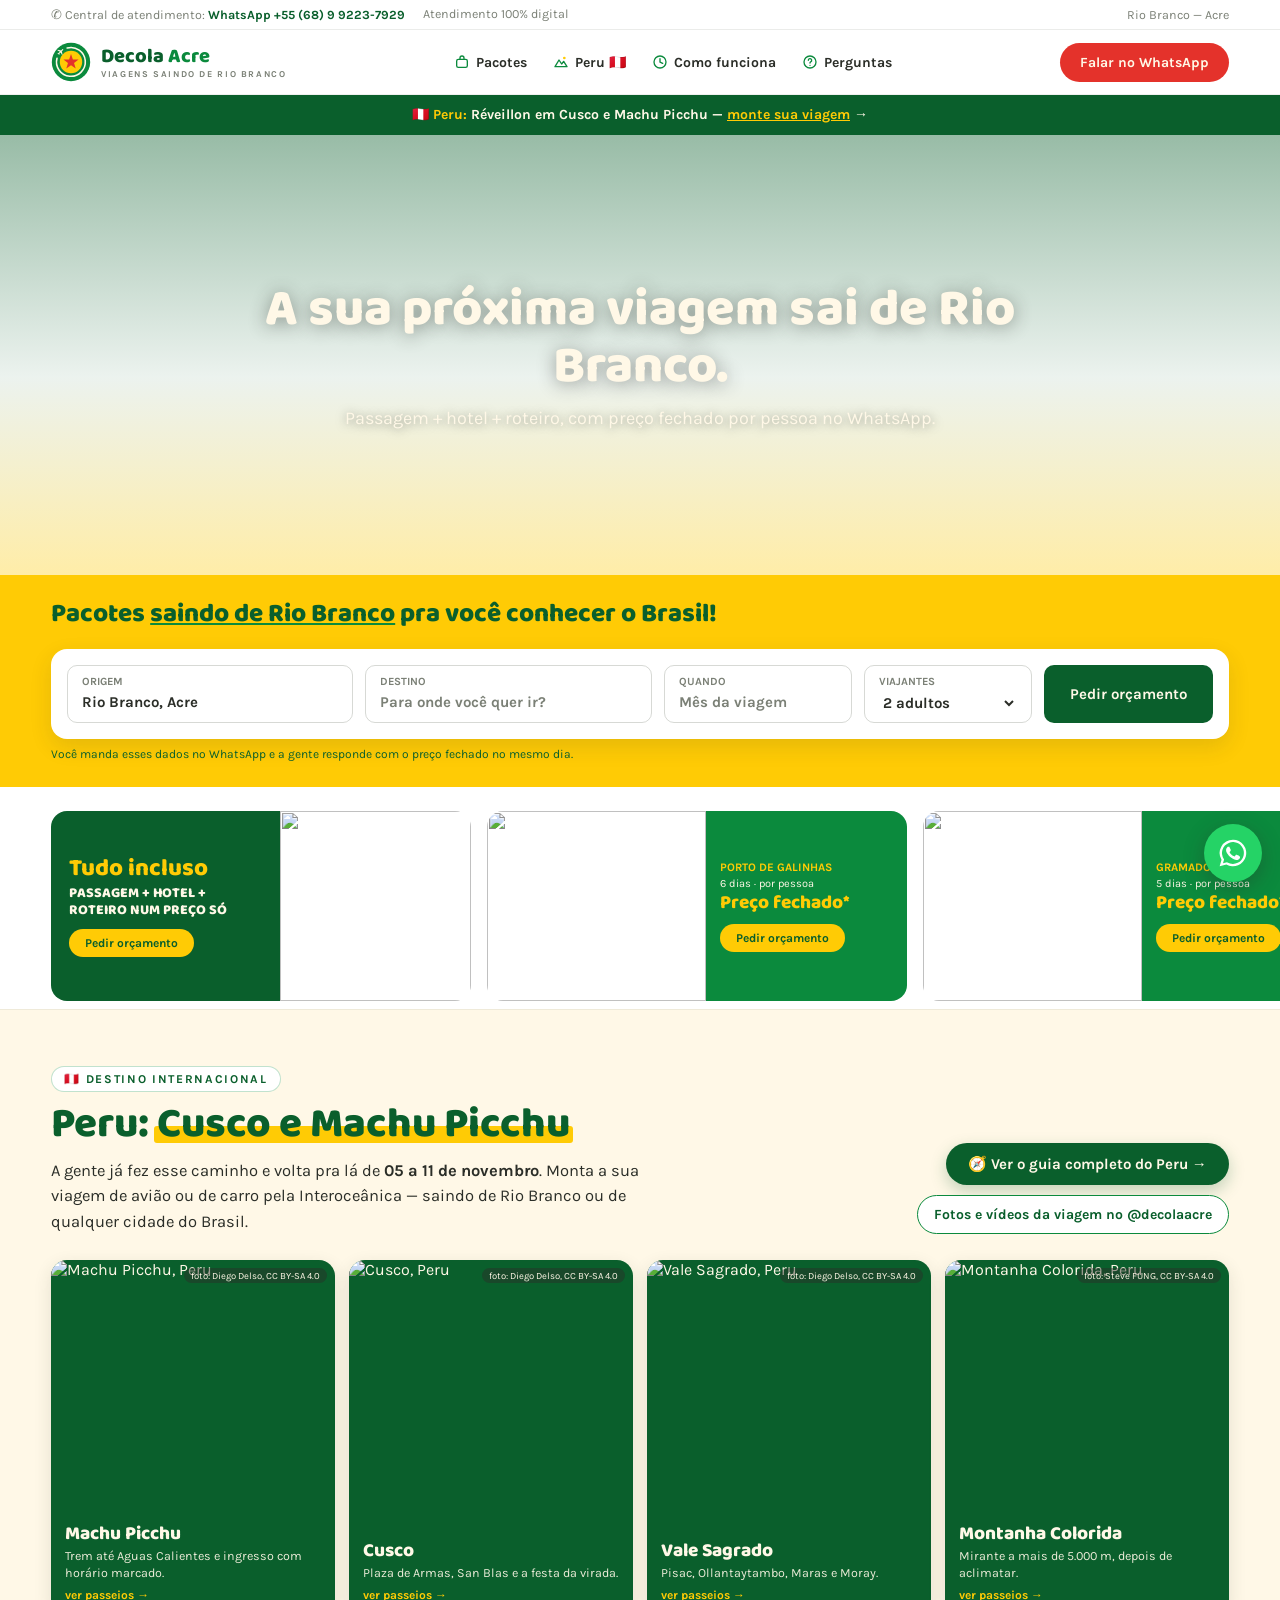
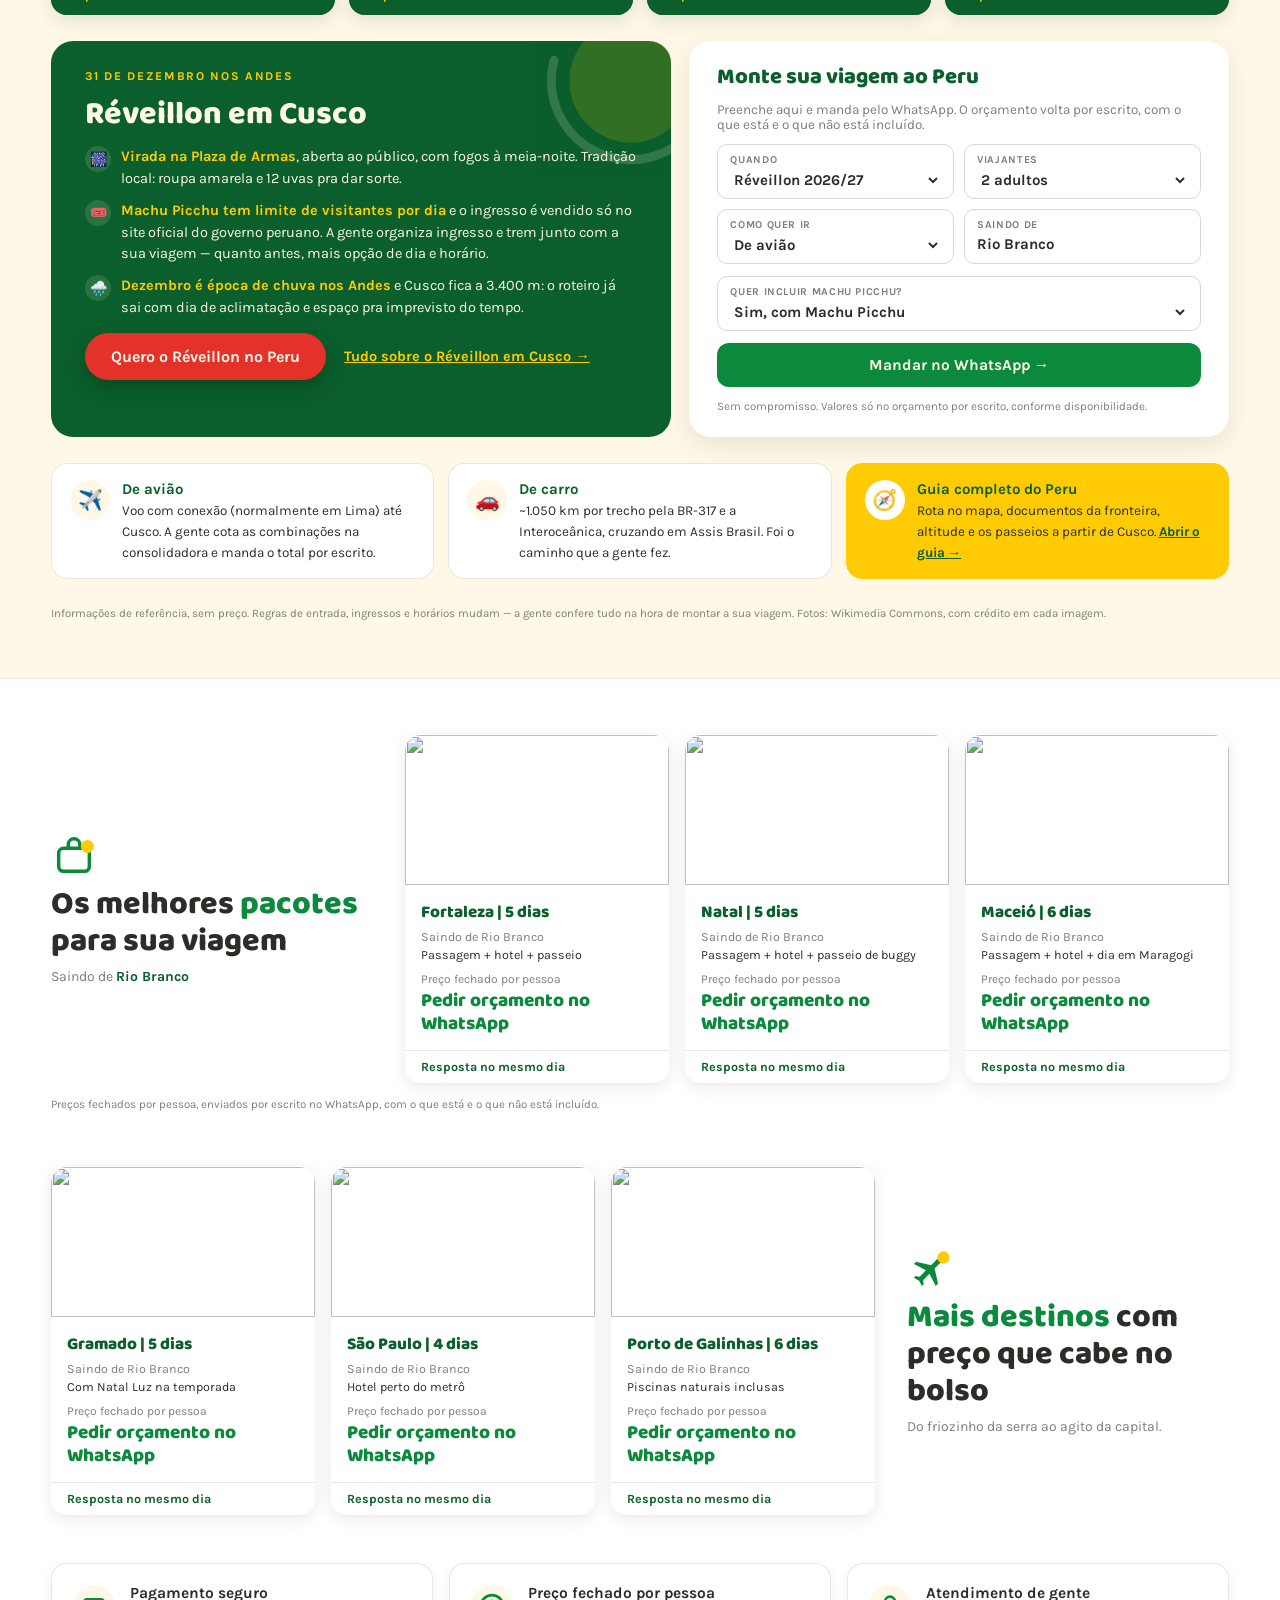
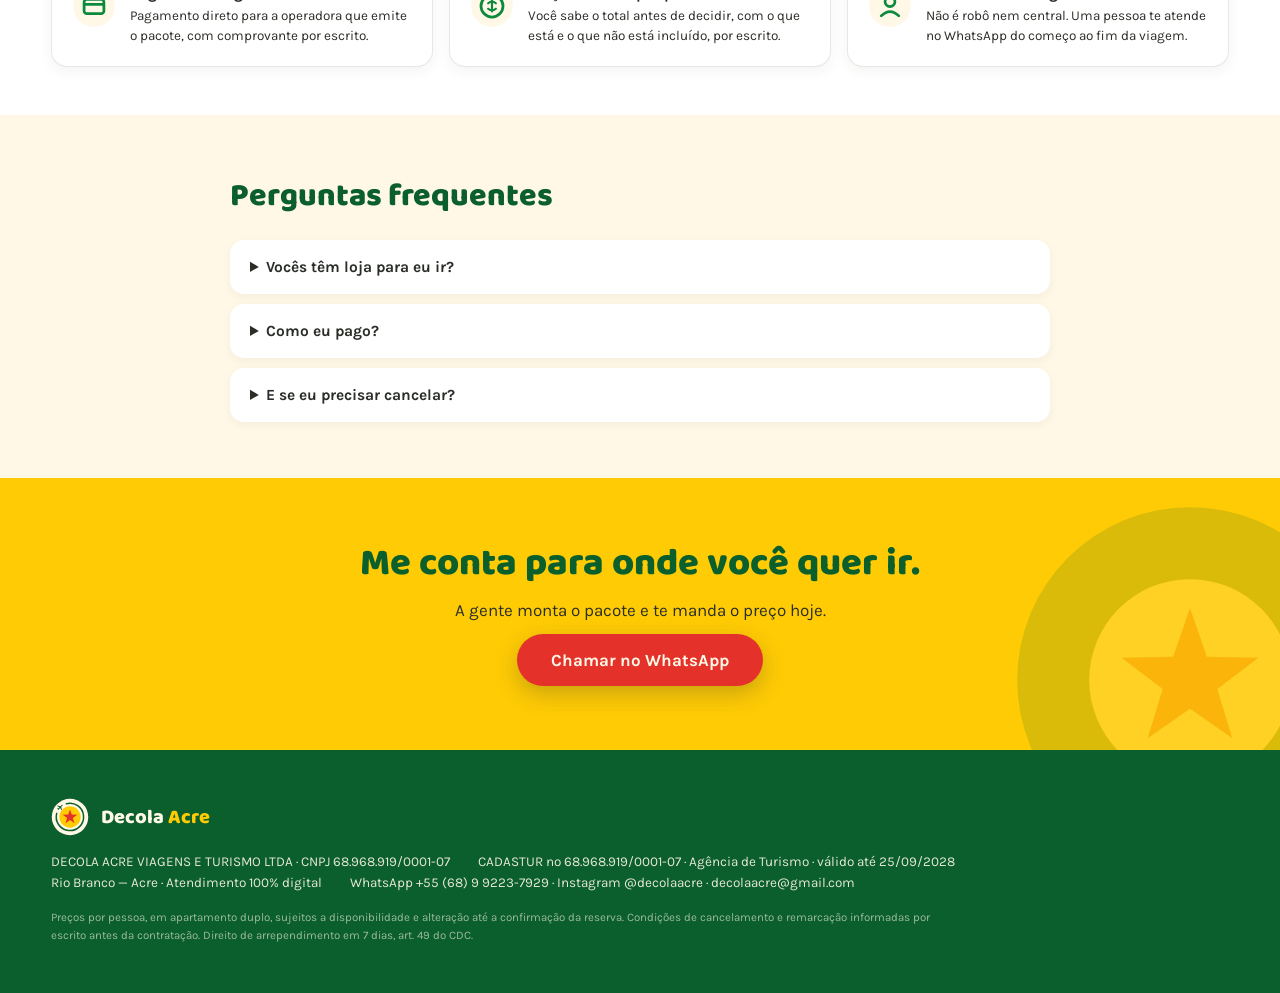
==== commit 4e5bbafb: "Home: secao Peru leva ao guia /peru (botao, fotos clicaveis, link do Reveillon, cartao amarelo, faix" ====
--- a/index.html
+++ b/index.html
@@ -117,6 +117,19 @@
 @media (max-width:980px){ .pe-fotos{grid-template-columns:repeat(2,1fr);} .pe-duo{grid-template-columns:1fr;} .pe-ways{grid-template-columns:1fr;} }
 @media (max-width:420px){ .pe{padding:44px 4vw;} .pe-campos{grid-template-columns:1fr;} .pe-foto-t{font-size:17px;} .pe-foto-s{display:none;} .pe-aovivo{white-space:normal;} .pe-cred{font-size:8.5px; left:6px; right:6px; top:6px; text-align:center; background:rgba(43,46,40,.35);} }
 .dc-live b{color:#FFCB05;}
+.pe-head-acoes{display:flex; flex-direction:column; align-items:flex-end; gap:10px;}
+.pe-guia{display:inline-flex; align-items:center; gap:8px; background:#0A5F2C; color:#FFF8E7; font-weight:700; font-size:15px; padding:12px 22px; border-radius:99px; box-shadow:0 6px 16px rgba(10,95,44,.25); white-space:nowrap;}
+.pe-guia:hover{background:#0B8A3D; color:#FFFFFF;}
+a.pe-foto{display:block; color:#FFF8E7;}
+.pe-foto-mais{display:inline-block; margin-top:6px; font-size:12px; font-weight:700; color:#FFCB05;}
+.pe-rev-acoes{display:flex; flex-wrap:wrap; align-items:center; gap:12px 18px;}
+.pe-rev-link{color:#FFCB05; font-weight:700; font-size:14.5px; text-decoration:underline;}
+.pe-rev-link:hover{color:#FFF8E7;}
+a.pe-way-guia{background:#FFCB05; border-color:#FFCB05; color:#2B2E28; transition:transform .2s ease, box-shadow .2s ease;}
+a.pe-way-guia:hover{transform:translateY(-2px); box-shadow:0 8px 20px rgba(43,46,40,.15); color:#2B2E28;}
+a.pe-way-guia .pe-way-i{background:#FFFFFF;}
+a.pe-way-guia u{font-weight:700; color:#0A5F2C;}
+@media (max-width:760px){ .pe-head-acoes{align-items:flex-start; width:100%;} }
 </style>
 
 </head>
@@ -158,7 +171,7 @@
     <a class="dc-cta-topo" href="https://wa.me/5568992237929" style="background:#E4322B; color:#FFF8E7; font-weight:700; font-size:14px; padding:11px 20px; border-radius:99px; transition:transform .2s ease; white-space:nowrap; animation:pulse-cta 2.6s ease-in-out 3.4s infinite;">Falar no WhatsApp</a>
   </div>
 
-  <a href="#peru" id="dc-live" class="dc-live" style="display:flex; align-items:center; justify-content:center; gap:10px; padding:11px 4vw; background:#0A5F2C; color:#FFF8E7; font-weight:700; font-size:14px; text-align:center; line-height:1.3;">
+  <a href="/peru" id="dc-live" class="dc-live" style="display:flex; align-items:center; justify-content:center; gap:10px; padding:11px 4vw; background:#0A5F2C; color:#FFF8E7; font-weight:700; font-size:14px; text-align:center; line-height:1.3;">
     <span id="dc-live-txt">🇵🇪 <b>Peru:</b> Réveillon em Cusco e Machu Picchu — <span style="text-decoration:underline; color:#FFCB05;">monte sua viagem</span> →</span>
   </a>
 
@@ -294,22 +307,25 @@
           <h2 id="pe-titulo">Peru: <span class="pe-grifo">Cusco e Machu Picchu</span></h2>
           <p class="pe-lead">A gente já fez esse caminho e volta pra lá de <strong>05 a 11 de novembro</strong>. Monta a sua viagem de avião ou de carro pela Interoceânica — saindo de Rio Branco ou de qualquer cidade do Brasil.</p>
         </div>
-        <a class="pe-aovivo" id="pe-aovivo" href="https://instagram.com/decolaacre" target="_blank" rel="noopener"><span class="pe-dot"></span><span id="pe-aovivo-txt">De 05 a 11/11 no Peru · siga no @decolaacre</span></a>
+        <div class="pe-head-acoes">
+          <a class="pe-guia" href="/peru">🧭 Ver o guia completo do Peru →</a>
+          <a class="pe-aovivo" id="pe-aovivo" href="https://instagram.com/decolaacre" target="_blank" rel="noopener"><span class="pe-dot"></span><span id="pe-aovivo-txt">De 05 a 11/11 no Peru · siga no @decolaacre</span></a>
+        </div>
       </div>
 
       <div class="pe-fotos">
-      <div class="pe-foto"><img loading="lazy" src="https://commons.wikimedia.org/wiki/Special:FilePath/Machu_Picchu%2C_Per%C3%BA%2C_2015-07-30%2C_DD_47.JPG?width=700" alt="Machu Picchu, Peru" width="700" height="875">
-        <div class="pe-cred">foto: <a href="https://commons.wikimedia.org/wiki/File:Machu_Picchu%2C_Per%C3%BA%2C_2015-07-30%2C_DD_47.JPG" target="_blank" rel="noopener">Diego Delso</a>, CC BY-SA 4.0</div>
-        <div class="pe-foto-txt"><div class="pe-foto-t">Machu Picchu</div><div class="pe-foto-s">Trem até Aguas Calientes e ingresso com horário marcado.</div></div></div>
-      <div class="pe-foto"><img loading="lazy" src="https://commons.wikimedia.org/wiki/Special:FilePath/Catedral%2C_Plaza_de_Armas%2C_Cusco%2C_Per%C3%BA%2C_2015-07-31%2C_DD_77.JPG?width=700" alt="Cusco, Peru" width="700" height="875">
-        <div class="pe-cred">foto: <a href="https://commons.wikimedia.org/wiki/File:Catedral%2C_Plaza_de_Armas%2C_Cusco%2C_Per%C3%BA%2C_2015-07-31%2C_DD_77.JPG" target="_blank" rel="noopener">Diego Delso</a>, CC BY-SA 4.0</div>
-        <div class="pe-foto-txt"><div class="pe-foto-t">Cusco</div><div class="pe-foto-s">Plaza de Armas, San Blas e a festa da virada.</div></div></div>
-      <div class="pe-foto"><img loading="lazy" src="https://commons.wikimedia.org/wiki/Special:FilePath/Pisac%2C_Cuzco%2C_Per%C3%BA%2C_2015-07-31%2C_DD_100.JPG?width=700" alt="Vale Sagrado, Peru" width="700" height="875">
-        <div class="pe-cred">foto: <a href="https://commons.wikimedia.org/wiki/File:Pisac%2C_Cuzco%2C_Per%C3%BA%2C_2015-07-31%2C_DD_100.JPG" target="_blank" rel="noopener">Diego Delso</a>, CC BY-SA 4.0</div>
-        <div class="pe-foto-txt"><div class="pe-foto-t">Vale Sagrado</div><div class="pe-foto-s">Pisac, Ollantaytambo, Maras e Moray.</div></div></div>
-      <div class="pe-foto"><img loading="lazy" src="https://commons.wikimedia.org/wiki/Special:FilePath/Vinicunca_%28Rainbow_Mountain%29.jpg?width=700" alt="Montanha Colorida, Peru" width="700" height="875">
-        <div class="pe-cred">foto: <a href="https://commons.wikimedia.org/wiki/File:Vinicunca_%28Rainbow_Mountain%29.jpg" target="_blank" rel="noopener">Steve FUNG</a>, CC BY-SA 4.0</div>
-        <div class="pe-foto-txt"><div class="pe-foto-t">Montanha Colorida</div><div class="pe-foto-s">Mirante a mais de 5.000 m, depois de aclimatar.</div></div></div>
+      <a class="pe-foto" href="/peru#passeios"><img loading="lazy" src="https://commons.wikimedia.org/wiki/Special:FilePath/Machu_Picchu%2C_Per%C3%BA%2C_2015-07-30%2C_DD_47.JPG?width=700" alt="Machu Picchu, Peru" width="700" height="875">
+        <div class="pe-cred">foto: Diego Delso, CC BY-SA 4.0</div>
+        <div class="pe-foto-txt"><div class="pe-foto-t">Machu Picchu</div><div class="pe-foto-s">Trem até Aguas Calientes e ingresso com horário marcado.</div><span class="pe-foto-mais">ver passeios →</span></div></a>
+      <a class="pe-foto" href="/peru#passeios"><img loading="lazy" src="https://commons.wikimedia.org/wiki/Special:FilePath/Catedral%2C_Plaza_de_Armas%2C_Cusco%2C_Per%C3%BA%2C_2015-07-31%2C_DD_77.JPG?width=700" alt="Cusco, Peru" width="700" height="875">
+        <div class="pe-cred">foto: Diego Delso, CC BY-SA 4.0</div>
+        <div class="pe-foto-txt"><div class="pe-foto-t">Cusco</div><div class="pe-foto-s">Plaza de Armas, San Blas e a festa da virada.</div><span class="pe-foto-mais">ver passeios →</span></div></a>
+      <a class="pe-foto" href="/peru#passeios"><img loading="lazy" src="https://commons.wikimedia.org/wiki/Special:FilePath/Pisac%2C_Cuzco%2C_Per%C3%BA%2C_2015-07-31%2C_DD_100.JPG?width=700" alt="Vale Sagrado, Peru" width="700" height="875">
+        <div class="pe-cred">foto: Diego Delso, CC BY-SA 4.0</div>
+        <div class="pe-foto-txt"><div class="pe-foto-t">Vale Sagrado</div><div class="pe-foto-s">Pisac, Ollantaytambo, Maras e Moray.</div><span class="pe-foto-mais">ver passeios →</span></div></a>
+      <a class="pe-foto" href="/peru#passeios"><img loading="lazy" src="https://commons.wikimedia.org/wiki/Special:FilePath/Vinicunca_%28Rainbow_Mountain%29.jpg?width=700" alt="Montanha Colorida, Peru" width="700" height="875">
+        <div class="pe-cred">foto: Steve FUNG, CC BY-SA 4.0</div>
+        <div class="pe-foto-txt"><div class="pe-foto-t">Montanha Colorida</div><div class="pe-foto-s">Mirante a mais de 5.000 m, depois de aclimatar.</div><span class="pe-foto-mais">ver passeios →</span></div></a>
       </div>
 
       <div class="pe-duo">
@@ -322,7 +338,10 @@
             <li><span class="pe-ico">🎟️</span><span><b>Machu Picchu tem limite de visitantes por dia</b> e o ingresso é vendido só no site oficial do governo peruano. A gente organiza ingresso e trem junto com a sua viagem — quanto antes, mais opção de dia e horário.</span></li>
             <li><span class="pe-ico">🌧️</span><span><b>Dezembro é época de chuva nos Andes</b> e Cusco fica a 3.400 m: o roteiro já sai com dia de aclimatação e espaço pra imprevisto do tempo.</span></li>
           </ul>
-          <a class="pe-btn" href="https://wa.me/5568992237929?text=Oi%21%20Quero%20passar%20o%20R%C3%A9veillon%20no%20Peru%20%28Cusco/Machu%20Picchu%29.%20Pode%20montar%20um%20or%C3%A7amento%3F" target="_blank" rel="noopener">Quero o Réveillon no Peru</a>
+          <div class="pe-rev-acoes">
+            <a class="pe-btn" href="https://wa.me/5568992237929?text=Oi%21%20Quero%20passar%20o%20R%C3%A9veillon%20no%20Peru%20%28Cusco/Machu%20Picchu%29.%20Pode%20montar%20um%20or%C3%A7amento%3F" target="_blank" rel="noopener">Quero o Réveillon no Peru</a>
+            <a class="pe-rev-link" href="/peru#reveillon">Tudo sobre o Réveillon em Cusco →</a>
+          </div>
         </div>
 
         <form class="pe-form" id="pe-form" onsubmit="return enviarPeru(event)" data-reveal="1" style="opacity:0; transform:translateY(24px); transition:opacity .6s ease .1s, transform .6s ease .1s;">
@@ -366,7 +385,7 @@
       <div class="pe-ways">
         <div class="pe-way"><div class="pe-way-i">✈️</div><div><b>De avião</b><span>Voo com conexão (normalmente em Lima) até Cusco. A gente cota as combinações na consolidadora e manda o total por escrito.</span></div></div>
         <div class="pe-way"><div class="pe-way-i">🚗</div><div><b>De carro</b><span>~1.050 km por trecho pela BR-317 e a Interoceânica, cruzando em Assis Brasil. Foi o caminho que a gente fez.</span></div></div>
-        <div class="pe-way"><div class="pe-way-i">🧭</div><div><b>Guia completo</b><span>Rota no mapa, documentos da fronteira, altitude e os passeios a partir de Cusco. <a href="/peru">Ver o guia do Peru →</a></span></div></div>
+        <a class="pe-way pe-way-guia" href="/peru"><div class="pe-way-i">🧭</div><div><b>Guia completo do Peru</b><span>Rota no mapa, documentos da fronteira, altitude e os passeios a partir de Cusco. <u>Abrir o guia →</u></span></div></a>
       </div>
       <div class="pe-nota">Informações de referência, sem preço. Regras de entrada, ingressos e horários mudam — a gente confere tudo na hora de montar a sua viagem. Fotos: Wikimedia Commons, com crédito em cada imagem.</div>
     </div>
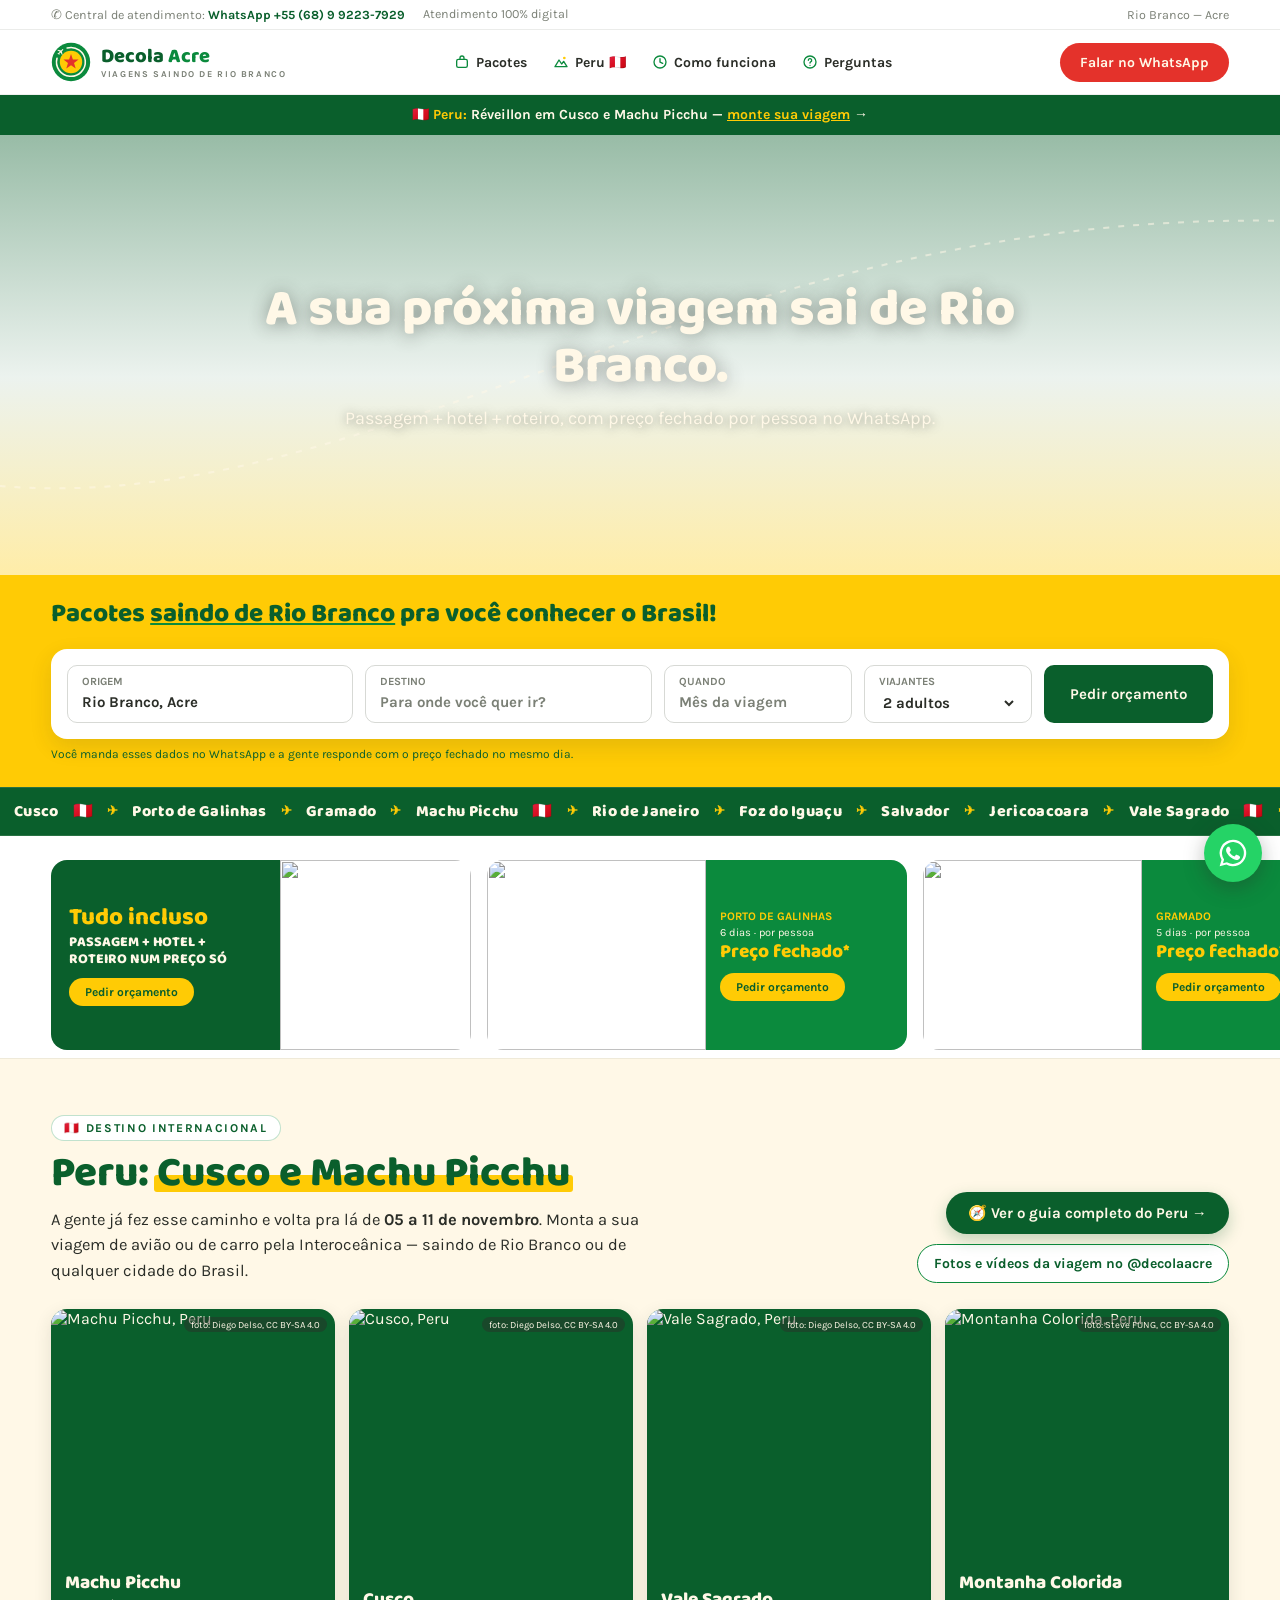
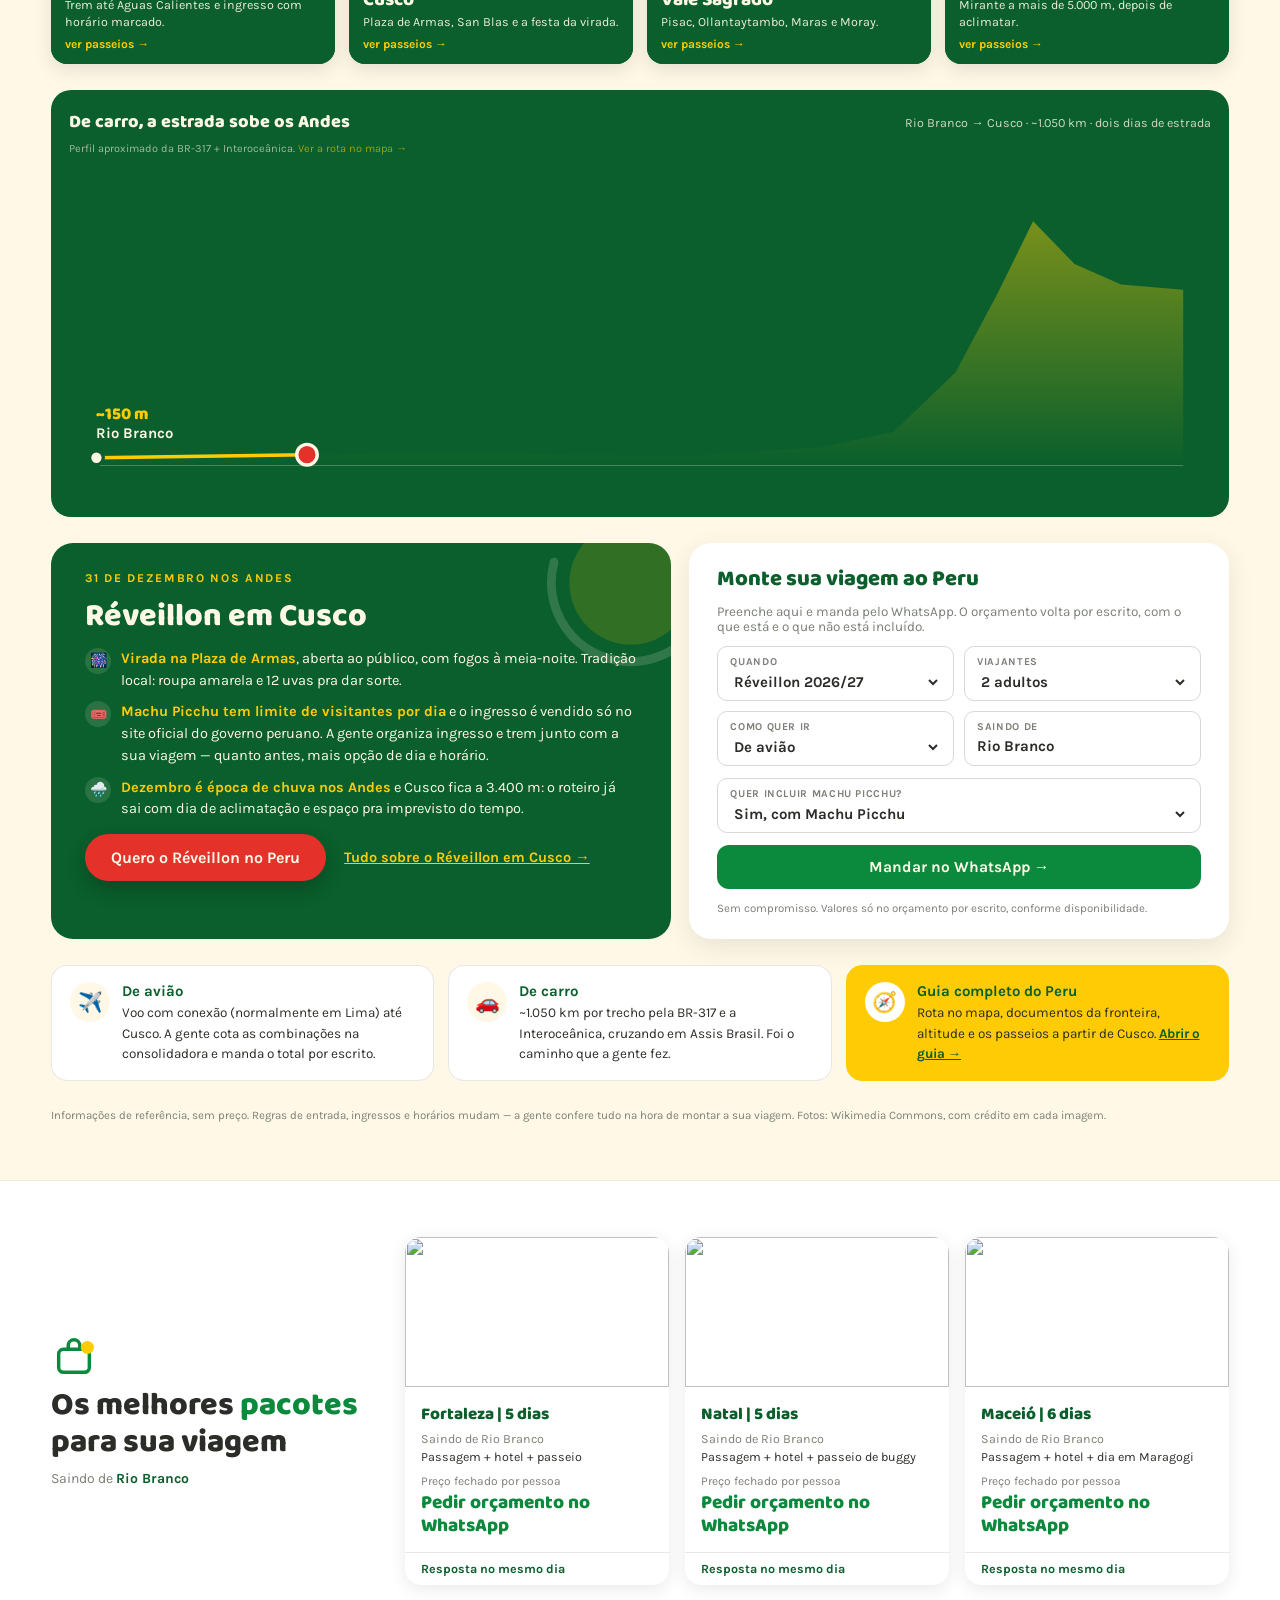
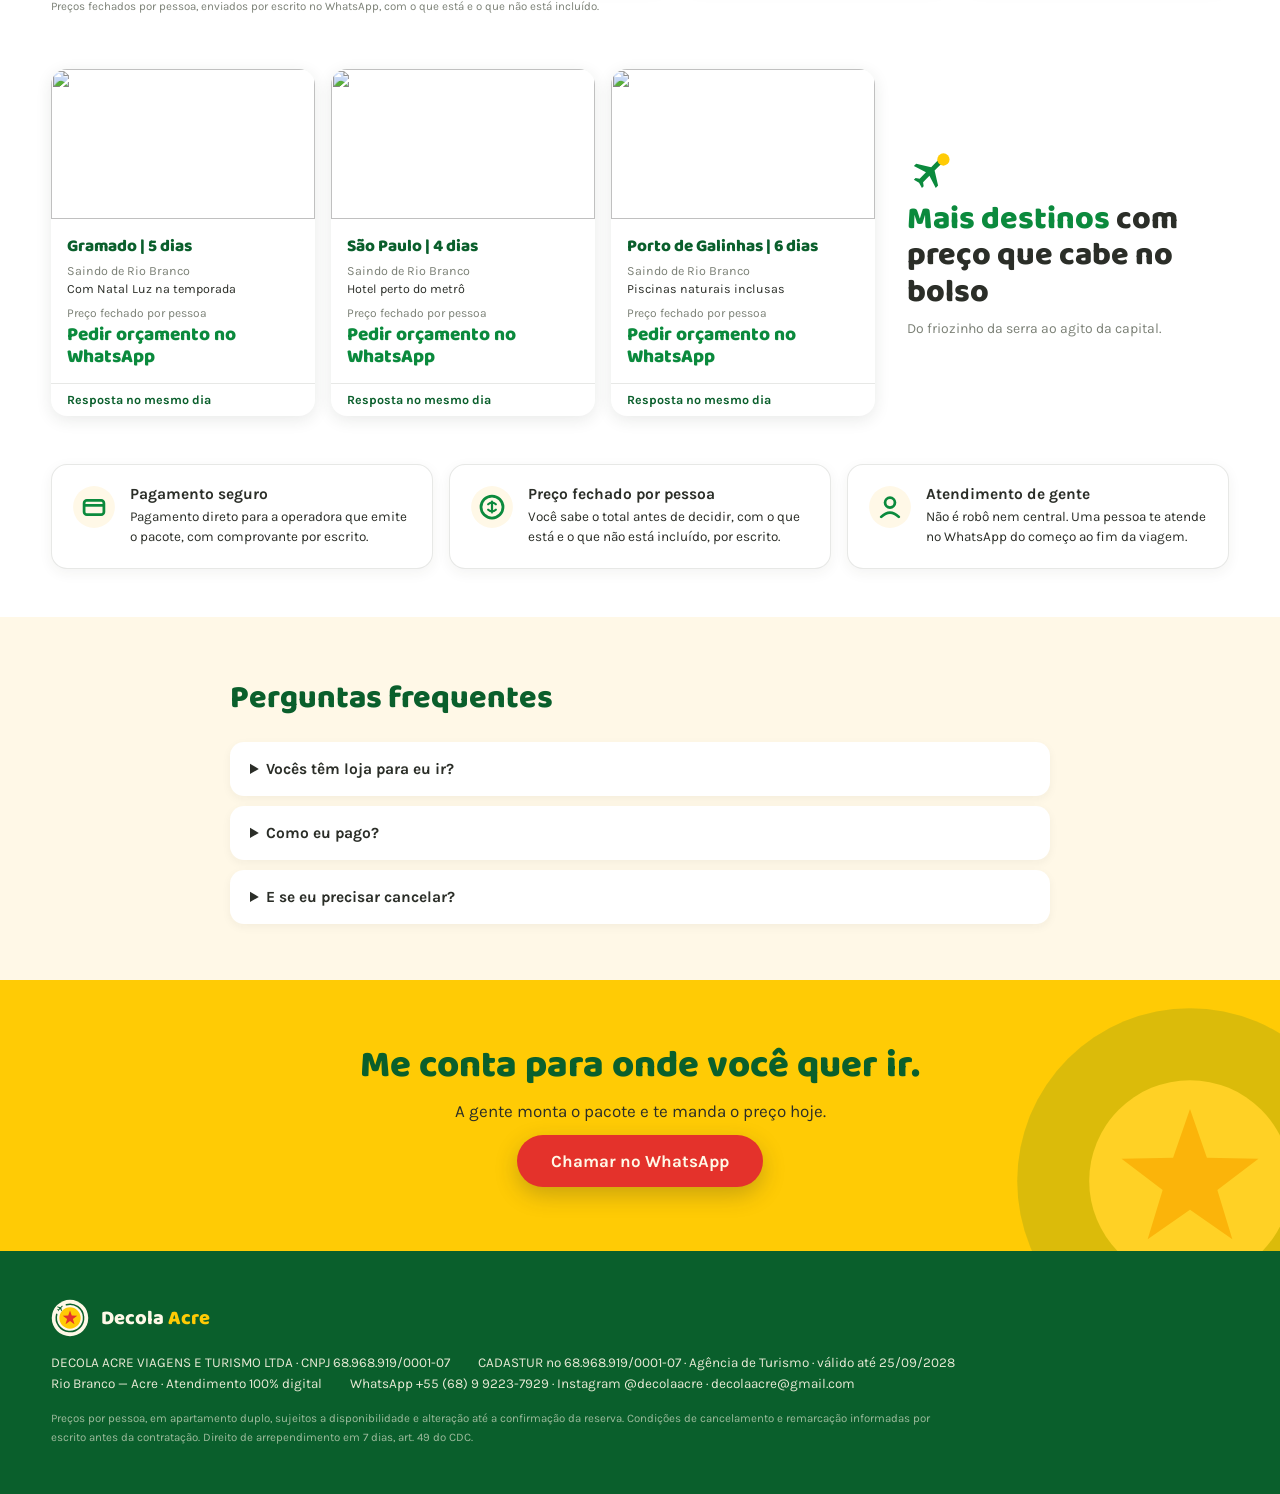
==== commit 36249dc3: "Motion: barra de progresso, faixa de destinos, aviao em loop no video, perfil de altitude animado RB" ====
--- a/index.html
+++ b/index.html
@@ -132,6 +132,7 @@
 @media (max-width:760px){ .pe-head-acoes{align-items:flex-start; width:100%;} }
 </style>
 
+<link rel="stylesheet" href="/motion.css">
 </head>
 <body>
 <a href="https://wa.me/5568992237929?text=Oi!%20Quero%20um%20or%C3%A7amento%20de%20pacote%20saindo%20de%20Rio%20Branco." target="_blank" aria-label="Falar no WhatsApp" style="position:fixed; right:18px; bottom:18px; z-index:150; width:58px; height:58px; border-radius:50%; background:#25D366; display:flex; align-items:center; justify-content:center; box-shadow:0 6px 20px rgba(43,46,40,.35); animation:pulse-cta 2.6s ease-in-out 2s infinite;">
@@ -326,6 +327,11 @@
       <a class="pe-foto" href="/peru#passeios"><img loading="lazy" src="https://commons.wikimedia.org/wiki/Special:FilePath/Vinicunca_%28Rainbow_Mountain%29.jpg?width=700" alt="Montanha Colorida, Peru" width="700" height="875">
         <div class="pe-cred">foto: Steve FUNG, CC BY-SA 4.0</div>
         <div class="pe-foto-txt"><div class="pe-foto-t">Montanha Colorida</div><div class="pe-foto-s">Mirante a mais de 5.000 m, depois de aclimatar.</div><span class="pe-foto-mais">ver passeios →</span></div></a>
+      </div>
+
+      <div class="mo-perfil" data-perfil-alt>
+        <div class="mo-perfil-t"><b>De carro, a estrada sobe os Andes</b><span>Rio Branco → Cusco · ~1.050 km · dois dias de estrada</span></div>
+        <div class="nota">Perfil aproximado da BR-317 + Interoceânica. <a href="/peru#rota" style="color:#FFCB05">Ver a rota no mapa →</a></div>
       </div>
 
       <div class="pe-duo">
@@ -614,5 +620,6 @@
 var vv = document.querySelector('video');
 if (vv) { vv.muted = true; var p = vv.play(); if (p && p.catch) p.catch(function(){}); }
 </script>
+<script src="/motion.js" defer></script>
 </body>
 </html>
--- a/motion.css
+++ b/motion.css
@@ -0,0 +1,84 @@
+/* Decola Acre — camada de movimento (home e /peru)
+   Tudo aqui é decorativo: se este arquivo não carregar, o site continua igual. */
+
+/* barra de progresso da leitura */
+.mo-progresso{position:fixed;top:0;left:0;right:0;height:3px;z-index:200;pointer-events:none;
+  background:linear-gradient(90deg,#FFCB05,#0B8A3D);transform-origin:0 50%;transform:scaleX(0)}
+
+/* brilho que passa nos botões principais */
+.dc-cta-topo,.pe-btn,.btn,.pe-guia,.pe-enviar,.peform button{position:relative;overflow:hidden;isolation:isolate}
+.dc-cta-topo::after,.pe-btn::after,.btn::after,.pe-guia::after,.pe-enviar::after,.peform button::after{
+  content:"";position:absolute;top:-50%;bottom:-50%;width:40%;left:-60%;z-index:-1;
+  background:linear-gradient(100deg,transparent,rgba(255,255,255,.38),transparent);transform:skewX(-20deg);
+  animation:mo-brilho 4.2s ease-in-out 2s infinite}
+@keyframes mo-brilho{0%{left:-60%}28%,100%{left:130%}}
+
+/* grifo amarelo que "pinta" quando aparece na tela */
+html.mo .pe-grifo::before,html.mo .grifo::before{transform:scaleX(0);transform-origin:0 50%;transition:transform .9s cubic-bezier(.65,0,.35,1) .25s}
+html.mo .pe-grifo.mo-on::before,html.mo .grifo.mo-on::before{transform:scaleX(1)}
+
+/* faixa de destinos correndo */
+.mo-ticker{overflow:hidden;background:#0A5F2C;color:#FFF8E7;border-top:1px solid rgba(255,248,231,.12);border-bottom:1px solid rgba(255,248,231,.12)}
+.mo-ticker-trilho{display:flex;width:max-content;animation:mo-corre 48s linear infinite}
+.mo-ticker:hover .mo-ticker-trilho{animation-play-state:paused}
+.mo-ticker-item{display:flex;align-items:center;gap:14px;padding:11px 0 11px 14px;font-family:'Baloo 2',sans-serif;font-weight:800;font-size:16px;letter-spacing:.02em;white-space:nowrap}
+.mo-ticker-item i{font-style:normal;color:#FFCB05;font-size:13px}
+.mo-ticker-item b{color:#FFCB05}
+@keyframes mo-corre{to{transform:translateX(-50%)}}
+
+/* avião em loop no vídeo do topo + zoom lento do vídeo */
+.mo-hero-video{animation:mo-kenburns 22s ease-in-out infinite alternate}
+@keyframes mo-kenburns{from{transform:scale(1)}to{transform:scale(1.08)}}
+.mo-rota-hero{position:absolute;inset:0;pointer-events:none}
+.mo-rota-hero path{fill:none;stroke:rgba(255,248,231,.55);stroke-width:2;stroke-dasharray:6 9;animation:mo-tracejado 1.6s linear infinite}
+@keyframes mo-tracejado{to{stroke-dashoffset:-30}}
+.mo-aviao{position:absolute;left:0;top:0;width:34px;height:34px;pointer-events:none;
+  offset-rotate:auto 45deg;animation:mo-voa 11s ease-in-out infinite;filter:drop-shadow(0 3px 6px rgba(0,0,0,.3))}
+@keyframes mo-voa{0%{offset-distance:0%;opacity:0}6%{opacity:1}88%{opacity:1}100%{offset-distance:100%;opacity:0}}
+
+/* fotos com zoom lento contínuo (Ken Burns) */
+.pe-foto img{animation:mo-kenburns 16s ease-in-out infinite alternate}
+.pe-foto:nth-child(2) img{animation-delay:-5s}
+.pe-foto:nth-child(3) img{animation-delay:-9s}
+.pe-foto:nth-child(4) img{animation-delay:-13s}
+
+/* cartões que entram em cascata e sobem no hover */
+html.mo .mo-cascata>*{opacity:0;transform:translateY(26px) scale(.98);transition:opacity .6s ease,transform .7s cubic-bezier(.2,.8,.2,1)}
+html.mo .mo-cascata.mo-on>*{opacity:1;transform:none}
+.mo-card{transition:transform .35s cubic-bezier(.2,.8,.2,1),box-shadow .35s ease !important}
+.mo-card:hover{transform:translateY(-6px) !important;box-shadow:0 14px 30px rgba(43,46,40,.18) !important}
+.mo-card img{transition:transform .8s ease}
+.mo-card:hover img{transform:scale(1.07)}
+
+/* perfil de altitude Rio Branco → Cusco */
+.mo-perfil{position:relative;background:#0A5F2C;border-radius:20px;padding:18px 18px 10px;color:#FFF8E7;overflow:hidden}
+.mo-perfil-t{display:flex;flex-wrap:wrap;justify-content:space-between;gap:4px 16px;align-items:baseline;margin-bottom:6px}
+.mo-perfil-t b{font-family:'Baloo 2',sans-serif;font-weight:800;font-size:18px}
+.mo-perfil-t span{font-size:12.5px;opacity:.8}
+.mo-perfil svg{display:block;width:100%;height:auto;overflow:visible}
+.mo-perfil .area{fill:url(#mo-grad);opacity:0;transition:opacity 1.2s ease 1.6s}
+.mo-perfil.mo-on .area{opacity:1}
+.mo-perfil .linha{fill:none;stroke:#FFCB05;stroke-width:3;stroke-linejoin:round;stroke-linecap:round}
+.mo-perfil .rotulo{opacity:0;transition:opacity .5s ease}
+.mo-perfil .rotulo.mo-on{opacity:1}
+.mo-perfil .rotulo text{fill:#FFF8E7;font-family:'Karla',sans-serif;font-size:13px;font-weight:700}
+.mo-perfil .rotulo text.m{fill:#FFCB05;font-family:'Baloo 2',sans-serif;font-size:15px;font-weight:800}
+.mo-perfil .rotulo line{stroke:rgba(255,248,231,.35);stroke-dasharray:3 4}
+.mo-perfil .nota{font-size:11px;opacity:.6;margin-top:2px}
+@media (max-width:660px){.mo-perfil .rotulo text{font-size:20px}.mo-perfil .rotulo text.m{font-size:23px}.mo-perfil{padding:14px 12px 8px}}
+
+/* fogos no cartão do Réveillon */
+.mo-fogos{position:absolute;inset:0;width:100%;height:100%;pointer-events:none;z-index:0}
+.pe-rev>*:not(.mo-fogos):not(.pe-rev-sol),.rev>*:not(.mo-fogos):not(.sol){position:relative;z-index:1}
+
+/* montanhas em camadas no topo do /peru */
+.mo-montanhas{position:absolute;left:0;right:0;bottom:-1px;height:120px;pointer-events:none}
+.mo-montanhas svg{position:absolute;left:-5%;bottom:0;width:110%;height:100%;will-change:transform}
+
+/* quem prefere menos movimento: desliga tudo que se mexe sozinho */
+@media (prefers-reduced-motion:reduce){
+  .mo-ticker-trilho,.mo-hero-video,.mo-aviao,.mo-rota-hero path,.pe-foto img,
+  .dc-cta-topo::after,.pe-btn::after,.btn::after,.pe-guia::after,.pe-enviar::after,.peform button::after{animation:none !important}
+  .mo-aviao,.mo-rota-hero,.mo-fogos{display:none}
+  html.mo .mo-cascata>*{opacity:1;transform:none}
+}
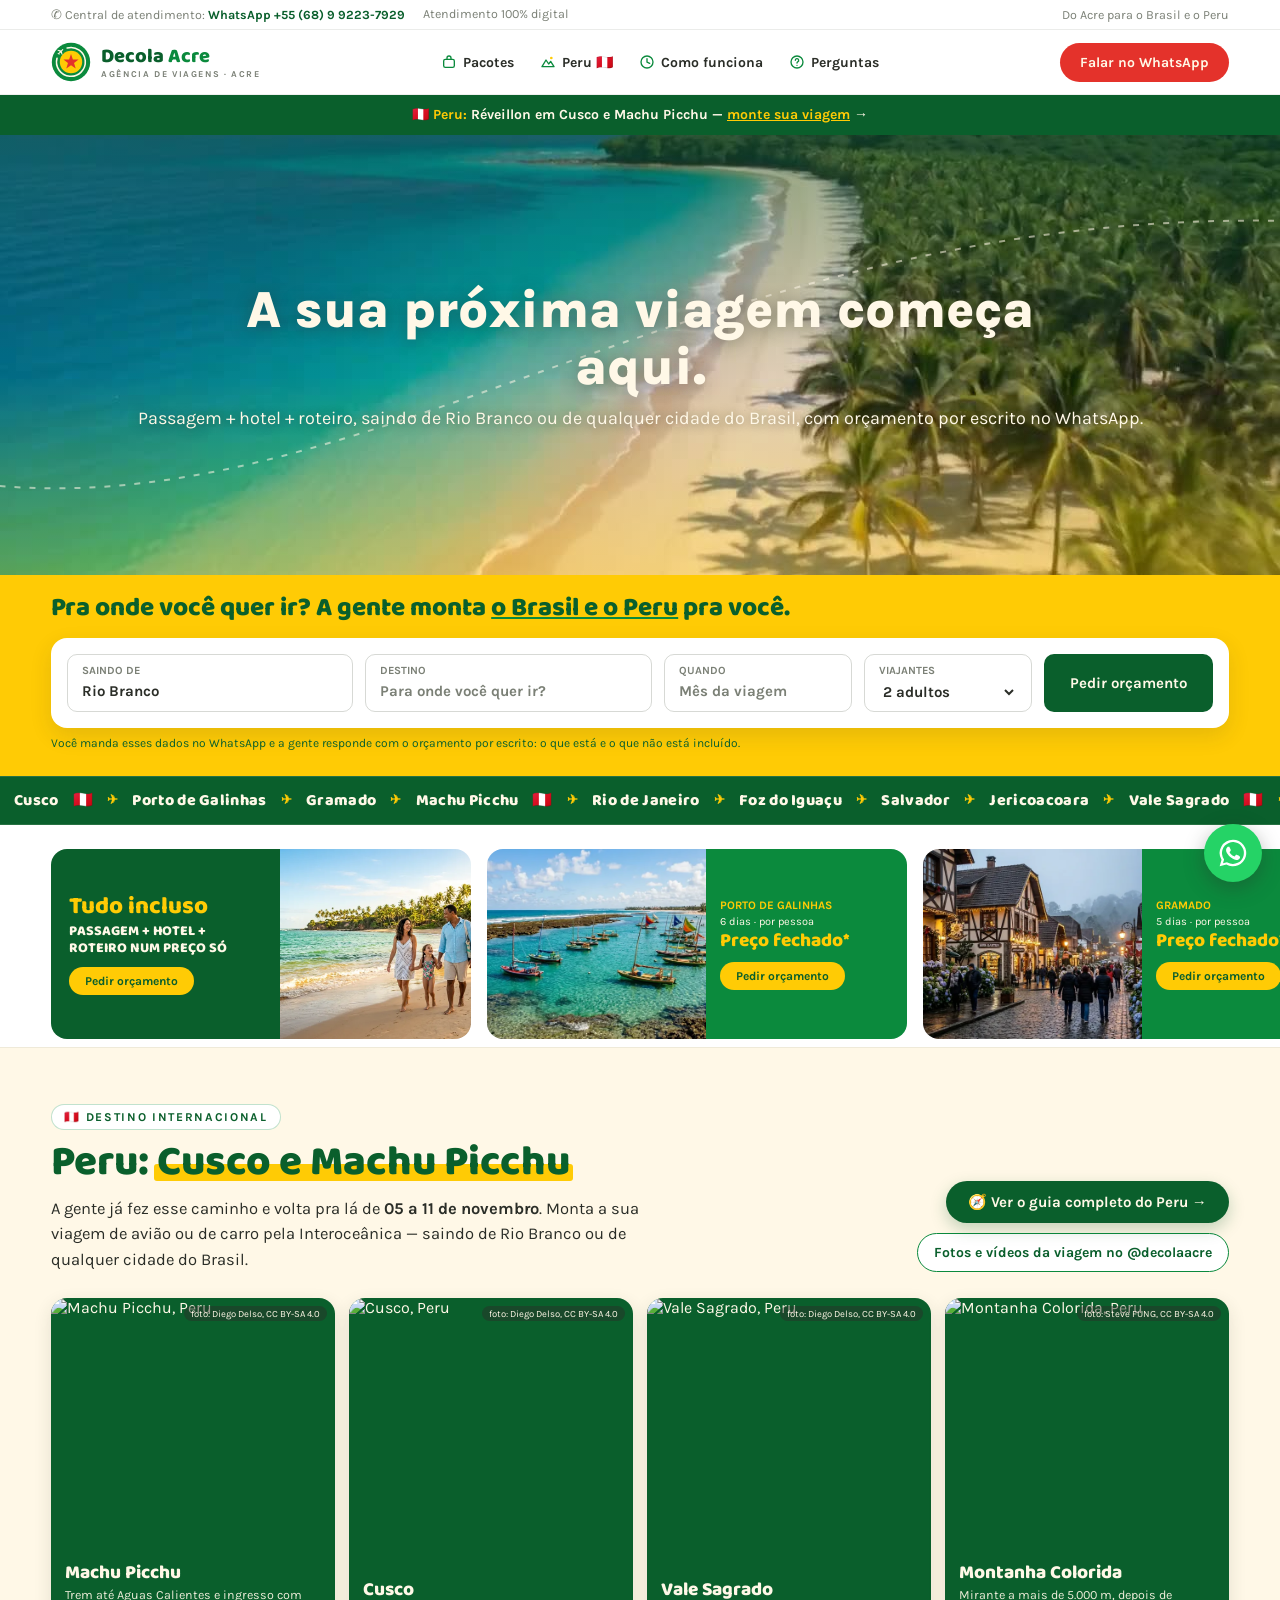
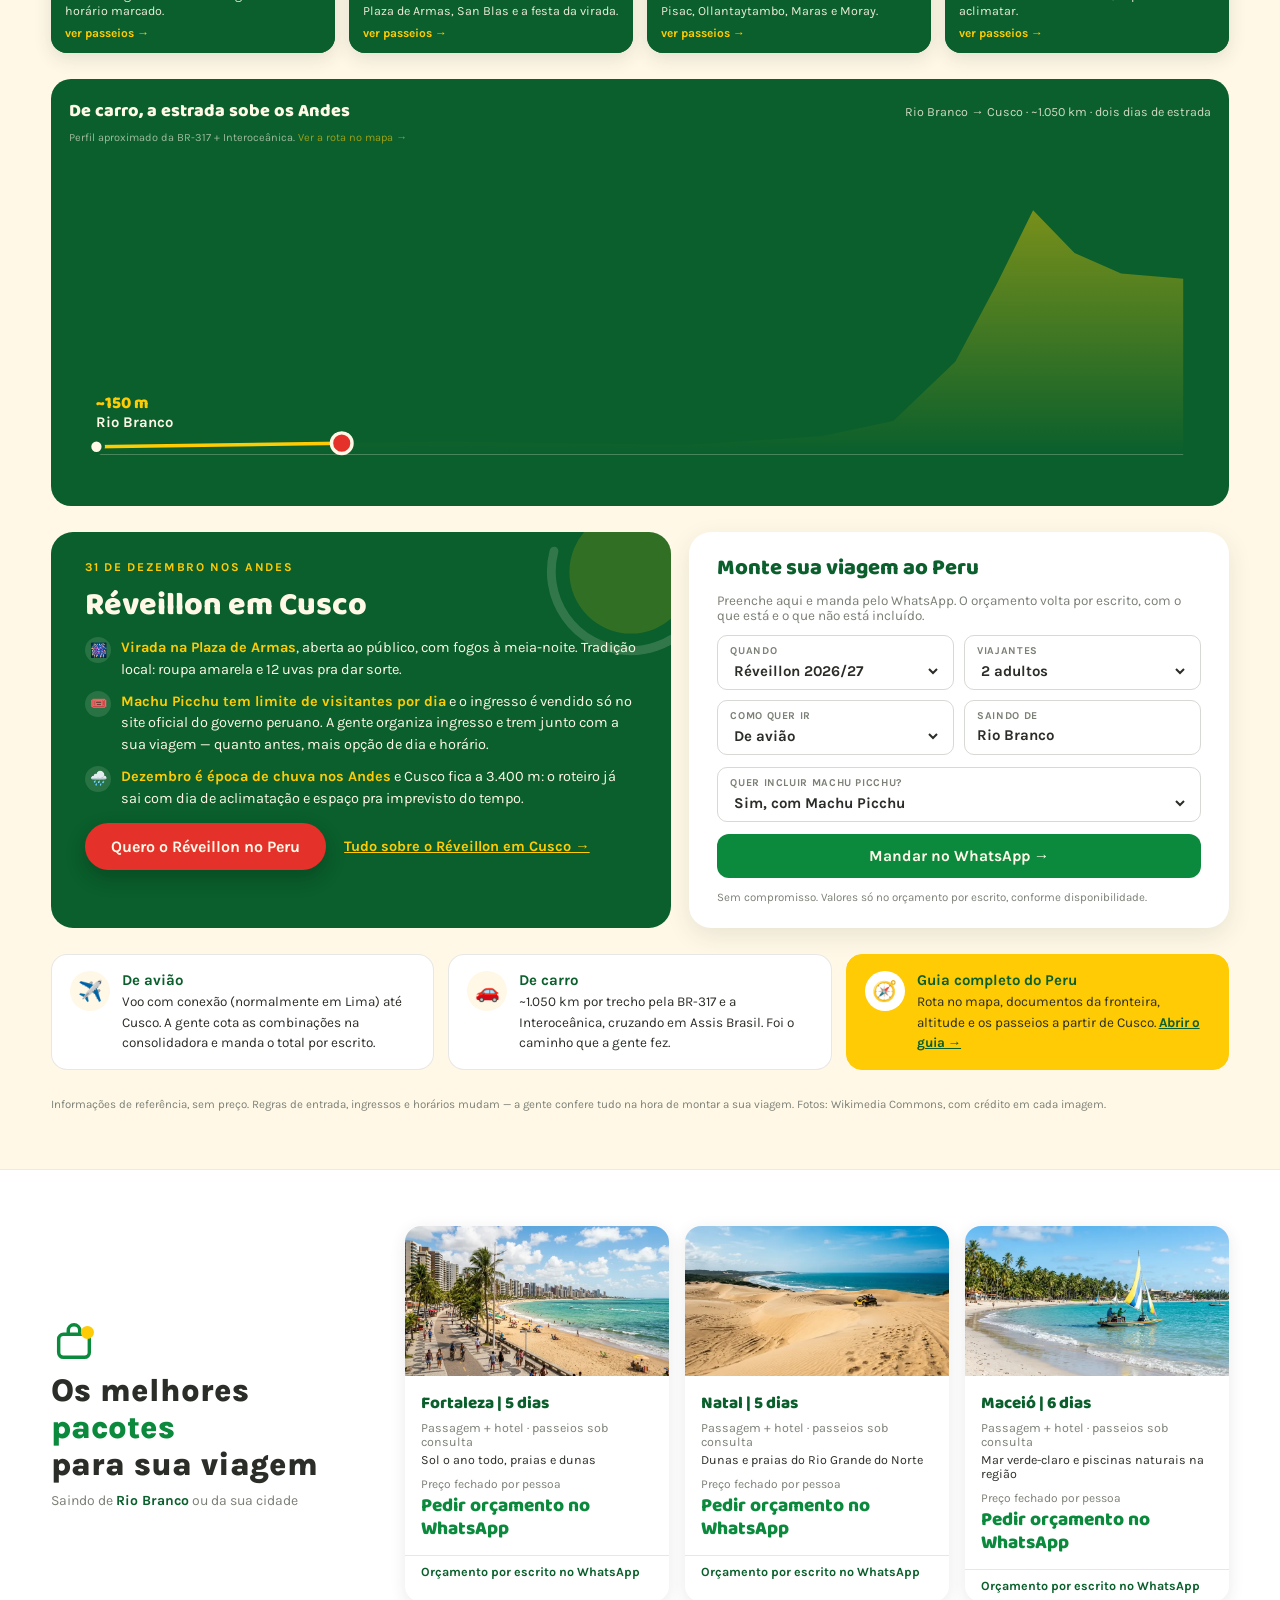
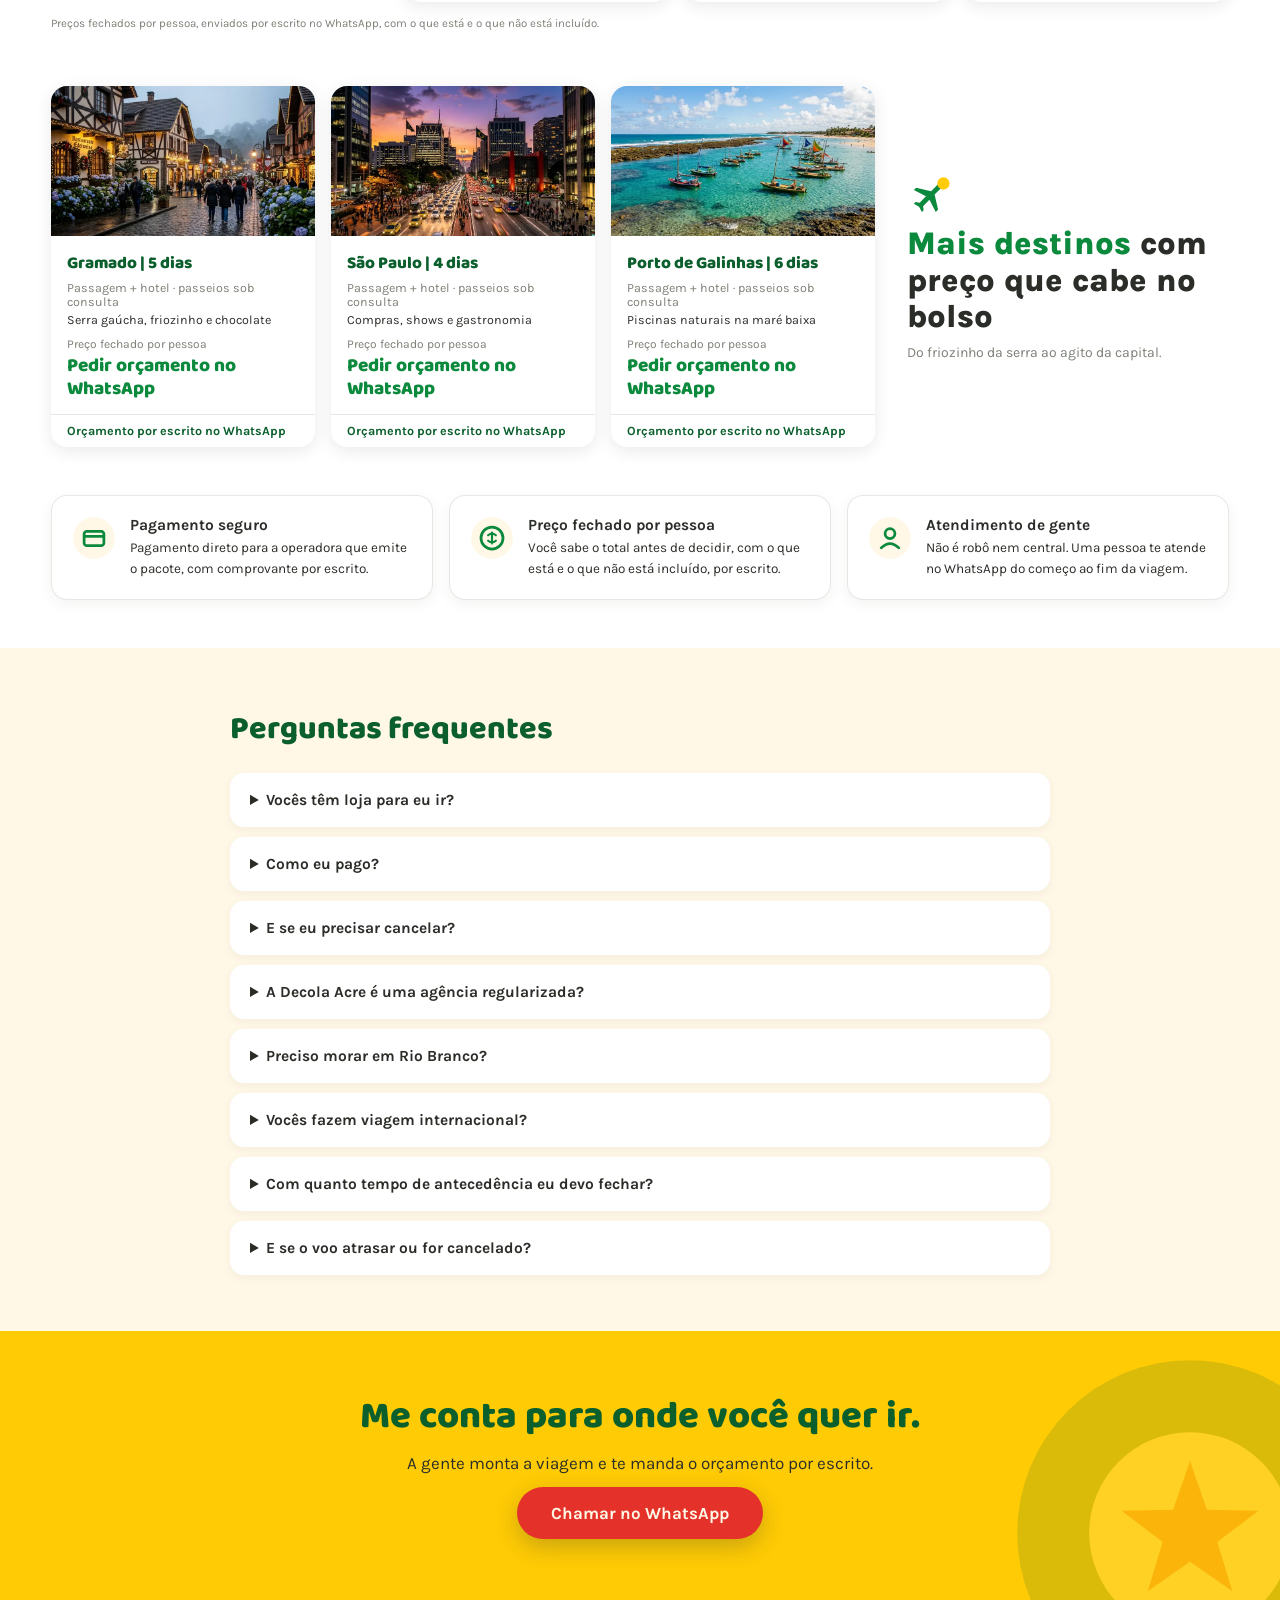
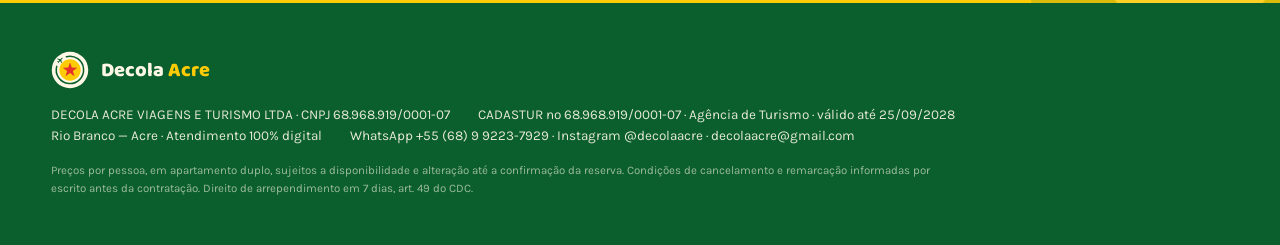
==== commit 54a86c6a: "Correcoes: imagens e video no repositorio (32MB -> 2,5MB), sem promessas de prazo/itens inclusos, at" ====
--- a/index.html
+++ b/index.html
@@ -3,18 +3,19 @@
 <head>
 <meta charset="utf-8">
 <meta name="viewport" content="width=device-width, initial-scale=1">
-<title>Decola Acre — Pacotes de viagem saindo de Rio Branco</title>
+<title>Decola Acre — Agência de viagens: pacotes, passagens e Peru</title>
 <link rel="icon" type="image/png" href="favicon.png">
-<meta name="description" content="Agência de viagens 100% digital em Rio Branco, Acre. Pacotes nacionais e Peru (Cusco e Machu Picchu) com passagem, hotel e roteiro. Preço fechado por pessoa e atendimento no WhatsApp.">
-<link rel="canonical" href="https://decolaacre.github.io/">
+<meta name="description" content="Agência de viagens 100% digital do Acre, com CADASTUR. Pacotes nacionais e Peru (Cusco e Machu Picchu) saindo de Rio Branco ou de qualquer cidade do Brasil. Orçamento por escrito no WhatsApp.">
+<link rel="canonical" href="https://decolaacre.com.br/">
 <meta property="og:type" content="website">
-<meta property="og:title" content="Decola Acre — Pacotes de viagem saindo de Rio Branco">
-<meta property="og:description" content="Passagem + hotel + roteiro com preço fechado por pessoa. Agência 100% digital de Rio Branco, atendimento no WhatsApp.">
-<meta property="og:image" content="https://d8j0ntlcm91z4.cloudfront.net/user_35fqs4mpYOJsPu6CvomqoSpSxfH/hf_20260903_224935_d66c3709-93d5-4252-a35e-ac0ed4fcf473.png">
+<meta property="og:title" content="Decola Acre — Agência de viagens: pacotes, passagens e Peru">
+<meta property="og:description" content="Passagem, hotel e roteiro com orçamento por escrito no WhatsApp. Saindo de Rio Branco ou de qualquer cidade do Brasil.">
+<meta property="og:image" content="https://decolaacre.com.br/og-decola-acre.png">
+<meta property="og:url" content="https://decolaacre.com.br/">
 <meta property="og:locale" content="pt_BR">
 <meta name="twitter:card" content="summary_large_image">
 <script type="application/ld+json">
-{"@context":"https://schema.org","@type":"TravelAgency","name":"Decola Acre Viagens e Turismo","description":"Agência de viagens 100% digital em Rio Branco, Acre. Pacotes nacionais com passagem, hotel e roteiro.","telephone":"+5568992237929","email":"decolaacre@gmail.com","address":{"@type":"PostalAddress","addressLocality":"Rio Branco","addressRegion":"AC","addressCountry":"BR"},"sameAs":["https://instagram.com/decolaacre"],"priceRange":"$$"}
+{"@context": "https://schema.org", "@type": "TravelAgency", "name": "Decola Acre Viagens e Turismo", "legalName": "DECOLA ACRE VIAGENS E TURISMO LTDA", "taxID": "68.968.919/0001-07", "url": "https://decolaacre.com.br/", "logo": "https://decolaacre.com.br/favicon.png", "image": "https://decolaacre.com.br/og-decola-acre.png", "description": "Agência de viagens 100% digital do Acre. Pacotes nacionais e Peru, saindo de Rio Branco ou de qualquer cidade do Brasil.", "telephone": "+5568992237929", "email": "decolaacre@gmail.com", "address": {"@type": "PostalAddress", "addressLocality": "Rio Branco", "addressRegion": "AC", "addressCountry": "BR"}, "areaServed": "BR", "sameAs": ["https://instagram.com/decolaacre"]}
 </script>
 
 <link rel="preconnect" href="https://fonts.googleapis.com">
@@ -135,7 +136,7 @@
 <link rel="stylesheet" href="/motion.css">
 </head>
 <body>
-<a href="https://wa.me/5568992237929?text=Oi!%20Quero%20um%20or%C3%A7amento%20de%20pacote%20saindo%20de%20Rio%20Branco." target="_blank" aria-label="Falar no WhatsApp" style="position:fixed; right:18px; bottom:18px; z-index:150; width:58px; height:58px; border-radius:50%; background:#25D366; display:flex; align-items:center; justify-content:center; box-shadow:0 6px 20px rgba(43,46,40,.35); animation:pulse-cta 2.6s ease-in-out 2s infinite;">
+<a href="https://wa.me/5568992237929?text=Oi!%20Quero%20um%20or%C3%A7amento%20de%20viagem." target="_blank" aria-label="Falar no WhatsApp" style="position:fixed; right:18px; bottom:18px; z-index:150; width:58px; height:58px; border-radius:50%; background:#25D366; display:flex; align-items:center; justify-content:center; box-shadow:0 6px 20px rgba(43,46,40,.35); animation:pulse-cta 2.6s ease-in-out 2s infinite;">
   <svg width="32" height="32" viewBox="0 0 24 24" fill="#FFFFFF"><path d="M12 2a10 10 0 0 0-8.6 15.1L2 22l5-1.3A10 10 0 1 0 12 2zm0 18.2a8.2 8.2 0 0 1-4.2-1.1l-.3-.2-3 .8.8-2.9-.2-.3A8.2 8.2 0 1 1 12 20.2zm4.5-6.1c-.2-.1-1.5-.7-1.7-.8-.2-.1-.4-.1-.6.1-.2.2-.6.8-.8 1-.1.2-.3.2-.5.1a6.7 6.7 0 0 1-2-1.2 7.4 7.4 0 0 1-1.4-1.7c-.1-.2 0-.4.1-.5l.4-.5c.1-.2.2-.3.3-.5.1-.2 0-.4 0-.5l-.8-1.8c-.2-.5-.4-.4-.6-.4h-.5c-.2 0-.5.1-.7.3-.2.3-.9.9-.9 2.2s.9 2.5 1.1 2.7c.1.2 1.8 2.8 4.4 3.9.6.3 1.1.4 1.5.6.6.2 1.2.2 1.6.1.5-.1 1.5-.6 1.7-1.2.2-.6.2-1.1.1-1.2 0-.1-.2-.2-.4-.3z"></path></svg>
 </a>
 
@@ -152,7 +153,7 @@
       <span>✆ Central de atendimento: <strong style="color:#0A5F2C;">WhatsApp +55 (68) 9 9223-7929</strong></span>
       <span class="dc-so-desktop">Atendimento 100% digital</span>
     </div>
-    <span class="dc-so-desktop">Rio Branco — Acre</span>
+    <span class="dc-so-desktop">Do Acre para o Brasil e o Peru</span>
   </div>
 
   <div class="dc-header" style="position:sticky; top:0; z-index:50; display:flex; align-items:center; justify-content:space-between; gap:16px; padding:12px 4vw; background:rgba(255,255,255,.96); border-bottom:1px solid rgba(123,128,118,.12);">
@@ -160,7 +161,7 @@
       <svg width="40" height="40" viewBox="0 0 200 200" style="animation:bob 3.5s ease-in-out infinite;"><circle cx="100" cy="100" r="96" fill="#0B8A3D"></circle><circle cx="100" cy="100" r="56" fill="#FFCB05"></circle><path d="M 81 30 A 72 72 0 1 1 30 81" fill="none" stroke="#FFF8E7" stroke-width="8" stroke-linecap="round"></path><g transform="translate(49,49) rotate(45) scale(1.75) translate(-12,-12)"><path d="M21 16v-2l-8-5V3.5c0-.83-.67-1.5-1.5-1.5S10 2.67 10 3.5V9l-8 5v2l8-2.5V19l-2 1.5V22l3.5-1 3.5 1v-1.5L13 19v-5.5l8 2.5z" fill="#FFF8E7"></path></g><g transform="translate(100,100) scale(0.40)"><polygon points="0,-100 23.5,-32.4 95.1,-30.9 38,12.4 58.8,80.9 0,40 -58.8,80.9 -38,12.4 -95.1,-30.9 -23.5,-32.4" fill="#E4322B"></polygon></g></svg>
       <div style="display:flex; flex-direction:column;">
         <div class="dc-marca-nome" style="font-family:'Baloo 2',sans-serif; font-weight:800; font-size:20px; line-height:1;"><span style="color:#0A5F2C;">Decola</span> <span style="color:#0B8A3D;">Acre</span></div>
-        <div class="dc-marca-sub" style="font-weight:700; font-size:9px; letter-spacing:.18em; color:#7B8076; margin-top:3px;">VIAGENS SAINDO DE RIO BRANCO</div>
+        <div class="dc-marca-sub" style="font-weight:700; font-size:9px; letter-spacing:.18em; color:#7B8076; margin-top:3px;">AGÊNCIA DE VIAGENS · ACRE</div>
       </div>
     </div>
     <div class="dc-nav" style="display:flex; gap:26px; font-weight:700; font-size:14px; flex-wrap:wrap;">
@@ -177,21 +178,21 @@
   </a>
 
   <div style="position:relative; height:min(56vh,440px); overflow:hidden;">
-    <video src="https://d8j0ntlcm91z4.cloudfront.net/user_35fqs4mpYOJsPu6CvomqoSpSxfH/hf_20260904_210639_d528889c-f5ec-49f9-a54b-bf88d388954c.mp4" autoplay muted loop playsinline style="position:absolute; inset:0; width:100%; height:100%; object-fit:cover;"></video>
+    <video src="/img/hero.mp4" poster="/img/hero-poster.jpg" preload="metadata" autoplay muted loop playsinline style="position:absolute; inset:0; width:100%; height:100%; object-fit:cover;"></video>
     <div style="position:absolute; inset:0; background:linear-gradient(180deg, rgba(10,95,44,.42) 0%, rgba(10,95,44,.08) 55%, rgba(255,203,5,.35) 100%); pointer-events:none;"></div>
     <div style="position:absolute; inset:0; display:flex; flex-direction:column; align-items:center; justify-content:center; text-align:center; gap:12px; padding:24px;">
-      <div data-reveal="0" style="font-family:'Baloo 2',sans-serif; font-weight:800; font-size:clamp(30px,4.2vw,52px); line-height:1.1; color:#FFF8E7; max-width:820px; text-shadow:0 2px 18px rgba(43,46,40,.45); opacity:0; transform:translateY(28px); transition:opacity .7s ease, transform .7s ease;">A sua próxima viagem sai de Rio Branco.</div>
-      <div data-reveal="1" style="font-size:clamp(15px,1.6vw,18px); color:#FFF8E7; text-shadow:0 1px 10px rgba(43,46,40,.5); opacity:0; transform:translateY(28px); transition:opacity .7s ease .12s, transform .7s ease .12s;">Passagem + hotel + roteiro, com preço fechado por pessoa no WhatsApp.</div>
+      <h1 style="margin:0; font-family:\'Baloo 2\',sans-serif; font-weight:800; font-size:clamp(30px,4.2vw,52px); line-height:1.1; color:#FFF8E7; max-width:820px; text-shadow:0 2px 18px rgba(43,46,40,.45); opacity:0; transform:translateY(28px); transition:opacity .7s ease, transform .7s ease;" data-reveal="0">A sua próxima viagem começa aqui.</h1>
+      <div data-reveal="1" style="font-size:clamp(15px,1.6vw,18px); color:#FFF8E7; text-shadow:0 1px 10px rgba(43,46,40,.5); opacity:0; transform:translateY(28px); transition:opacity .7s ease .12s, transform .7s ease .12s;">Passagem + hotel + roteiro, saindo de Rio Branco ou de qualquer cidade do Brasil, com orçamento por escrito no WhatsApp.</div>
     </div>
   </div>
 
   <div style="background:#FFCB05; padding:18px 4vw 26px;">
-    <div style="font-family:'Baloo 2',sans-serif; font-weight:800; font-size:clamp(19px,2.2vw,26px); color:#0A5F2C; margin-bottom:14px;">Pacotes <span style="color:#0A5F2C; text-decoration:underline; text-decoration-color:#0B8A3D;">saindo de Rio Branco</span> pra você conhecer o Brasil!</div>
+    <h2 style="margin:0 0 14px; font-family:'Baloo 2',sans-serif; font-weight:800; font-size:clamp(19px,2.2vw,26px); color:#0A5F2C; line-height:1.2;">Pra onde você quer ir? A gente monta <span style="text-decoration:underline; text-decoration-color:#0B8A3D;">o Brasil e o Peru</span> pra você.</h2>
     <div style="display:flex; flex-wrap:wrap; align-items:stretch; gap:12px; background:#FFFFFF; border-radius:16px; padding:16px; box-shadow:0 8px 22px rgba(43,46,40,.12);">
-      <div style="display:flex; flex-direction:column; gap:5px; flex:2 1 220px; border:1.5px solid rgba(123,128,118,.3); border-radius:10px; padding:9px 14px;">
-        <span style="font-size:11px; font-weight:700; color:#7B8076;">ORIGEM</span>
-        <span style="font-size:15px; font-weight:700;">Rio Branco, Acre</span>
-      </div>
+      <label class="dc-campo" style="display:flex; flex-direction:column; gap:5px; flex:2 1 220px; border:1.5px solid rgba(123,128,118,.3); border-radius:10px; padding:9px 14px; cursor:text;">
+        <span style="font-size:11px; font-weight:700; color:#7B8076;">SAINDO DE</span>
+        <input id="q-origem" type="text" value="Rio Branco" placeholder="Sua cidade" autocomplete="address-level2" style="border:none; outline:none; background:transparent; font-family:'Karla',sans-serif; font-size:15px; font-weight:700; color:#2B2E28; padding:0; width:100%;">
+      </label>
       <label class="dc-campo" style="display:flex; flex-direction:column; gap:5px; flex:2 1 220px; border:1.5px solid rgba(123,128,118,.3); border-radius:10px; padding:9px 14px; cursor:text;">
         <span style="font-size:11px; font-weight:700; color:#7B8076;">DESTINO</span>
         <input id="q-destino" type="text" placeholder="Para onde você quer ir?" style="border:none; outline:none; background:transparent; font-family:'Karla',sans-serif; font-size:15px; font-weight:700; color:#2B2E28; padding:0; width:100%;">
@@ -213,7 +214,7 @@
       </label>
       <button onclick="sendQuote()" style="display:flex; align-items:center; justify-content:center; background:#0A5F2C; color:#FFF8E7; font-family:'Karla',sans-serif; font-weight:700; font-size:15px; padding:12px 26px; border-radius:10px; border:none; cursor:pointer; flex:0 1 auto; transition:background .2s ease;">Pedir orçamento</button>
     </div>
-    <div style="font-size:12px; color:#0A5F2C; margin-top:8px;">Você manda esses dados no WhatsApp e a gente responde com o preço fechado no mesmo dia.</div>
+    <div style="font-size:12px; color:#0A5F2C; margin-top:8px;">Você manda esses dados no WhatsApp e a gente responde com o orçamento por escrito: o que está e o que não está incluído.</div>
   </div>
 
   <div id="banner-carousel" style="display:grid; grid-auto-flow:column; grid-auto-columns:min(86vw,420px); gap:16px; padding:24px 4vw 8px; max-width:1280px; margin:0 auto; width:100%; box-sizing:border-box; overflow-x:auto; scroll-snap-type:x mandatory; scrollbar-width:none;">
@@ -221,12 +222,12 @@
       <div style="background:#0A5F2C; color:#FFF8E7; display:flex; flex-direction:column; justify-content:center; gap:4px; padding:18px; flex:0 0 46%;">
         <div style="font-family:'Baloo 2',sans-serif; font-weight:800; font-size:24px; color:#FFCB05; line-height:1.05;">Tudo incluso</div>
         <div style="font-family:'Baloo 2',sans-serif; font-weight:800; font-size:14px; line-height:1.2;">PASSAGEM + HOTEL + ROTEIRO NUM PREÇO SÓ</div>
-        <a href="https://wa.me/5568992237929?text=Oi!%20Quero%20um%20or%C3%A7amento%20de%20pacote%20saindo%20de%20Rio%20Branco." target="_blank" style="align-self:flex-start; background:#FFCB05; color:#0A5F2C; font-weight:700; font-size:12px; padding:7px 16px; border-radius:99px; margin-top:6px;">Pedir orçamento</a>
-      </div>
-      <div style="flex:1; min-width:0; overflow:hidden; position:relative;"><img src="https://d8j0ntlcm91z4.cloudfront.net/user_35fqs4mpYOJsPu6CvomqoSpSxfH/hf_20260903_224935_d66c3709-93d5-4252-a35e-ac0ed4fcf473.png" alt="" style="width:100%;height:100%;object-fit:cover;display:block"></div>
+        <a href="https://wa.me/5568992237929?text=Oi!%20Quero%20um%20or%C3%A7amento%20de%20viagem." target="_blank" style="align-self:flex-start; background:#FFCB05; color:#0A5F2C; font-weight:700; font-size:12px; padding:7px 16px; border-radius:99px; margin-top:6px;">Pedir orçamento</a>
+      </div>
+      <div style="flex:1; min-width:0; overflow:hidden; position:relative;"><img loading="lazy" decoding="async" src="/img/tudo-incluso.webp" alt="Viagem com passagem, hotel e roteiro" style="width:100%;height:100%;object-fit:cover;display:block"></div>
     </div>
     <div data-reveal="1" style="scroll-snap-align:center; display:flex; border-radius:16px; overflow:hidden; min-height:190px; opacity:0; transform:translateY(24px); transition:opacity .6s ease .1s, transform .6s ease .1s;">
-      <div style="flex:1; min-width:0; overflow:hidden; position:relative;"><img src="https://d8j0ntlcm91z4.cloudfront.net/user_35fqs4mpYOJsPu6CvomqoSpSxfH/hf_20260903_224935_4b22da93-eee4-483b-9f8f-93069cef1af7.png" alt="" style="width:100%;height:100%;object-fit:cover;display:block"></div>
+      <div style="flex:1; min-width:0; overflow:hidden; position:relative;"><img loading="lazy" decoding="async" src="/img/porto-de-galinhas.webp" alt="Porto de Galinhas" style="width:100%;height:100%;object-fit:cover;display:block"></div>
       <div style="background:#0B8A3D; color:#FFF8E7; display:flex; flex-direction:column; justify-content:center; gap:3px; padding:14px; flex:0 0 48%; min-width:150px; box-sizing:border-box;">
         <div style="font-weight:700; font-size:11.5px; color:#FFCB05;">PORTO DE GALINHAS</div>
         <div style="font-size:11px;">6 dias · por pessoa</div>
@@ -235,7 +236,7 @@
       </div>
     </div>
     <div data-reveal="2" style="scroll-snap-align:center; display:flex; border-radius:16px; overflow:hidden; min-height:190px; opacity:0; transform:translateY(24px); transition:opacity .6s ease .2s, transform .6s ease .2s;">
-      <div style="flex:1; min-width:0; overflow:hidden; position:relative;"><img src="https://d8j0ntlcm91z4.cloudfront.net/user_35fqs4mpYOJsPu6CvomqoSpSxfH/hf_20260903_224935_835934db-d447-4bdd-88b7-a20349e596f4.png" alt="" style="width:100%;height:100%;object-fit:cover;display:block"></div>
+      <div style="flex:1; min-width:0; overflow:hidden; position:relative;"><img loading="lazy" decoding="async" src="/img/gramado.webp" alt="Gramado" style="width:100%;height:100%;object-fit:cover;display:block"></div>
       <div style="background:#0B8A3D; color:#FFF8E7; display:flex; flex-direction:column; justify-content:center; gap:3px; padding:14px; flex:0 0 48%; min-width:150px; box-sizing:border-box;">
         <div style="font-weight:700; font-size:11.5px; color:#FFCB05;">GRAMADO</div>
         <div style="font-size:11px;">5 dias · por pessoa</div>
@@ -244,7 +245,7 @@
       </div>
     </div>
     <div style="scroll-snap-align:center; display:flex; border-radius:16px; overflow:hidden; min-height:190px;">
-      <div style="flex:1; min-width:0; overflow:hidden; position:relative;"><img src="https://d8j0ntlcm91z4.cloudfront.net/user_35fqs4mpYOJsPu6CvomqoSpSxfH/hf_20260904_210647_103a6d93-c094-4d93-a4e1-0c3dbf7567b1.png" alt="" style="width:100%;height:100%;object-fit:cover;display:block"></div>
+      <div style="flex:1; min-width:0; overflow:hidden; position:relative;"><img loading="lazy" decoding="async" src="/img/rio-de-janeiro.webp" alt="Rio de Janeiro" style="width:100%;height:100%;object-fit:cover;display:block"></div>
       <div style="background:#0B8A3D; color:#FFF8E7; display:flex; flex-direction:column; justify-content:center; gap:3px; padding:14px; flex:0 0 48%; min-width:150px; box-sizing:border-box;">
         <div style="font-weight:700; font-size:11.5px; color:#FFCB05;">RIO DE JANEIRO</div>
         <div style="font-size:11px;">5 dias · por pessoa</div>
@@ -253,7 +254,7 @@
       </div>
     </div>
     <div style="scroll-snap-align:center; display:flex; border-radius:16px; overflow:hidden; min-height:190px;">
-      <div style="flex:1; min-width:0; overflow:hidden; position:relative;"><img src="https://d8j0ntlcm91z4.cloudfront.net/user_35fqs4mpYOJsPu6CvomqoSpSxfH/hf_20260904_210647_4e4371e8-1828-4136-8e8e-960a8171d3c2.png" alt="" style="width:100%;height:100%;object-fit:cover;display:block"></div>
+      <div style="flex:1; min-width:0; overflow:hidden; position:relative;"><img loading="lazy" decoding="async" src="/img/foz-do-iguacu.webp" alt="Foz do Iguaçu" style="width:100%;height:100%;object-fit:cover;display:block"></div>
       <div style="background:#0B8A3D; color:#FFF8E7; display:flex; flex-direction:column; justify-content:center; gap:3px; padding:14px; flex:0 0 48%; min-width:150px; box-sizing:border-box;">
         <div style="font-weight:700; font-size:11.5px; color:#FFCB05;">FOZ DO IGUAÇU</div>
         <div style="font-size:11px;">4 dias · por pessoa</div>
@@ -262,7 +263,7 @@
       </div>
     </div>
     <div style="scroll-snap-align:center; display:flex; border-radius:16px; overflow:hidden; min-height:190px;">
-      <div style="flex:1; min-width:0; overflow:hidden; position:relative;"><img src="https://d8j0ntlcm91z4.cloudfront.net/user_35fqs4mpYOJsPu6CvomqoSpSxfH/hf_20260904_210647_b106219a-d9ed-4b2a-80ce-2afe0046dcd1.png" alt="" style="width:100%;height:100%;object-fit:cover;display:block"></div>
+      <div style="flex:1; min-width:0; overflow:hidden; position:relative;"><img loading="lazy" decoding="async" src="/img/salvador.webp" alt="Salvador" style="width:100%;height:100%;object-fit:cover;display:block"></div>
       <div style="background:#0B8A3D; color:#FFF8E7; display:flex; flex-direction:column; justify-content:center; gap:3px; padding:14px; flex:0 0 48%; min-width:150px; box-sizing:border-box;">
         <div style="font-weight:700; font-size:11.5px; color:#FFCB05;">SALVADOR</div>
         <div style="font-size:11px;">5 dias · por pessoa</div>
@@ -271,7 +272,7 @@
       </div>
     </div>
     <div style="scroll-snap-align:center; display:flex; border-radius:16px; overflow:hidden; min-height:190px;">
-      <div style="flex:1; min-width:0; overflow:hidden; position:relative;"><img src="https://d8j0ntlcm91z4.cloudfront.net/user_35fqs4mpYOJsPu6CvomqoSpSxfH/hf_20260904_210755_a8ab209c-5c23-4bbf-aa81-06bc377b83e5.png" alt="" style="width:100%;height:100%;object-fit:cover;display:block"></div>
+      <div style="flex:1; min-width:0; overflow:hidden; position:relative;"><img loading="lazy" decoding="async" src="/img/jericoacoara.webp" alt="Jericoacoara" style="width:100%;height:100%;object-fit:cover;display:block"></div>
       <div style="background:#0B8A3D; color:#FFF8E7; display:flex; flex-direction:column; justify-content:center; gap:3px; padding:14px; flex:0 0 48%; min-width:150px; box-sizing:border-box;">
         <div style="font-weight:700; font-size:11.5px; color:#FFCB05;">JERICOACOARA</div>
         <div style="font-size:11px;">6 dias · por pessoa</div>
@@ -280,7 +281,7 @@
       </div>
     </div>
     <div style="scroll-snap-align:center; display:flex; border-radius:16px; overflow:hidden; min-height:190px;">
-      <div style="flex:1; min-width:0; overflow:hidden; position:relative;"><img src="https://d8j0ntlcm91z4.cloudfront.net/user_35fqs4mpYOJsPu6CvomqoSpSxfH/hf_20260904_210647_a5433d99-a3f4-4dcb-980e-8c657a43d43b.png" alt="" style="width:100%;height:100%;object-fit:cover;display:block"></div>
+      <div style="flex:1; min-width:0; overflow:hidden; position:relative;"><img loading="lazy" decoding="async" src="/img/bonito.webp" alt="Bonito" style="width:100%;height:100%;object-fit:cover;display:block"></div>
       <div style="background:#0B8A3D; color:#FFF8E7; display:flex; flex-direction:column; justify-content:center; gap:3px; padding:14px; flex:0 0 48%; min-width:150px; box-sizing:border-box;">
         <div style="font-weight:700; font-size:11.5px; color:#FFCB05;">BONITO</div>
         <div style="font-size:11px;">5 dias · por pessoa</div>
@@ -289,7 +290,7 @@
       </div>
     </div>
     <div style="scroll-snap-align:center; display:flex; border-radius:16px; overflow:hidden; min-height:190px;">
-      <div style="flex:1; min-width:0; overflow:hidden; position:relative;"><img src="https://d8j0ntlcm91z4.cloudfront.net/user_35fqs4mpYOJsPu6CvomqoSpSxfH/hf_20260904_210647_0800640f-caec-4f0d-92d1-8b913735a3a8.png" alt="" style="width:100%;height:100%;object-fit:cover;display:block"></div>
+      <div style="flex:1; min-width:0; overflow:hidden; position:relative;"><img loading="lazy" decoding="async" src="/img/florianopolis.webp" alt="Florianópolis" style="width:100%;height:100%;object-fit:cover;display:block"></div>
       <div style="background:#0B8A3D; color:#FFF8E7; display:flex; flex-direction:column; justify-content:center; gap:3px; padding:14px; flex:0 0 48%; min-width:150px; box-sizing:border-box;">
         <div style="font-weight:700; font-size:11.5px; color:#FFCB05;">FLORIANÓPOLIS</div>
         <div style="font-size:11px;">5 dias · por pessoa</div>
@@ -400,42 +401,42 @@
   <div id="pacotes" style="display:flex; flex-wrap:wrap; align-items:center; gap:32px; padding:56px 4vw 8px; max-width:1280px; margin:0 auto; width:100%; box-sizing:border-box;">
     <div data-reveal="0" style="flex:1 1 260px; min-width:240px; display:flex; flex-direction:column; gap:8px; opacity:0; transform:translateY(24px); transition:opacity .6s ease, transform .6s ease;">
       <svg width="46" height="46" viewBox="0 0 24 24"><rect x="4" y="8" width="16" height="12" rx="2.5" fill="none" stroke="#0B8A3D" stroke-width="1.8"></rect><path d="M 9 8 V 6 a 3 3 0 0 1 6 0 v 2" fill="none" stroke="#0B8A3D" stroke-width="1.8"></path><circle cx="19" cy="7" r="3.4" fill="#FFCB05"></circle></svg>
-      <div style="font-family:'Baloo 2',sans-serif; font-weight:800; font-size:clamp(24px,2.6vw,32px); line-height:1.15;"><span style="color:#2B2E28;">Os melhores</span> <span style="color:#0B8A3D;">pacotes</span><br><span style="color:#2B2E28;">para sua viagem</span></div>
-      <div style="font-size:14px; color:#7B8076;">Saindo de <a href="#pacotes" style="font-weight:700;">Rio Branco</a></div>
+      <h2 style="margin:0; font-family:\'Baloo 2\',sans-serif; font-weight:800; font-size:clamp(24px,2.6vw,32px); line-height:1.15;"><span style="color:#2B2E28;">Os melhores</span> <span style="color:#0B8A3D;">pacotes</span><br><span style="color:#2B2E28;">para sua viagem</span></h2>
+      <div style="font-size:14px; color:#7B8076;">Saindo de <a href="#pacotes" style="font-weight:700;">Rio Branco</a> ou da sua cidade</div>
     </div>
     <div style="flex:3 1 640px; display:grid; grid-template-columns:repeat(auto-fit,minmax(220px,1fr)); gap:16px;">
       <div data-reveal="0" style="display:flex; flex-direction:column; border-radius:16px; overflow:hidden; background:#FFFFFF; box-shadow:0 4px 16px rgba(43,46,40,.10); opacity:0; transform:translateY(24px); transition:opacity .6s ease, transform .6s ease, box-shadow .3s ease;">
-        <div style="height:150px;"><img src="https://d8j0ntlcm91z4.cloudfront.net/user_35fqs4mpYOJsPu6CvomqoSpSxfH/hf_20260903_231859_52547547-d8cc-488c-bff9-ef1e60645085.png" alt="" style="width:100%;height:100%;object-fit:cover;display:block"></div>
+        <div style="height:150px;"><img loading="lazy" decoding="async" src="/img/fortaleza.webp" alt="Fortaleza" style="width:100%;height:100%;object-fit:cover;display:block"></div>
         <div style="display:flex; flex-direction:column; gap:4px; padding:14px 16px;">
           <div style="font-family:'Baloo 2',sans-serif; font-weight:800; font-size:17px; color:#0A5F2C;">Fortaleza | 5 dias</div>
-          <div style="font-size:12.5px; color:#7B8076;">Saindo de Rio Branco</div>
-          <div style="font-size:12.5px;">Passagem + hotel + passeio</div>
+          <div style="font-size:12.5px; color:#7B8076;">Passagem + hotel · passeios sob consulta</div>
+          <div style="font-size:12.5px;">Sol o ano todo, praias e dunas</div>
           <div style="font-size:12px; color:#7B8076; margin-top:6px;">Preço fechado por pessoa</div>
           <div style="font-family:'Baloo 2',sans-serif; font-weight:800; font-size:19px; color:#0B8A3D; line-height:1.2;">Pedir orçamento no WhatsApp</div>
         </div>
-        <div style="border-top:1px solid rgba(123,128,118,.18); padding:9px 16px; font-size:12.5px; font-weight:700; color:#0A5F2C;">Resposta no mesmo dia</div>
+        <div style="border-top:1px solid rgba(123,128,118,.18); padding:9px 16px; font-size:12.5px; font-weight:700; color:#0A5F2C;">Orçamento por escrito no WhatsApp</div>
       </div>
       <div data-reveal="1" style="display:flex; flex-direction:column; border-radius:16px; overflow:hidden; background:#FFFFFF; box-shadow:0 4px 16px rgba(43,46,40,.10); opacity:0; transform:translateY(24px); transition:opacity .6s ease .1s, transform .6s ease .1s, box-shadow .3s ease;">
-        <div style="height:150px;"><img src="https://d8j0ntlcm91z4.cloudfront.net/user_35fqs4mpYOJsPu6CvomqoSpSxfH/hf_20260903_231859_c567985d-a194-47fd-8981-59d59d28ddae.png" alt="" style="width:100%;height:100%;object-fit:cover;display:block"></div>
+        <div style="height:150px;"><img loading="lazy" decoding="async" src="/img/natal.webp" alt="Natal" style="width:100%;height:100%;object-fit:cover;display:block"></div>
         <div style="display:flex; flex-direction:column; gap:4px; padding:14px 16px;">
           <div style="font-family:'Baloo 2',sans-serif; font-weight:800; font-size:17px; color:#0A5F2C;">Natal | 5 dias</div>
-          <div style="font-size:12.5px; color:#7B8076;">Saindo de Rio Branco</div>
-          <div style="font-size:12.5px;">Passagem + hotel + passeio de buggy</div>
+          <div style="font-size:12.5px; color:#7B8076;">Passagem + hotel · passeios sob consulta</div>
+          <div style="font-size:12.5px;">Dunas e praias do Rio Grande do Norte</div>
           <div style="font-size:12px; color:#7B8076; margin-top:6px;">Preço fechado por pessoa</div>
           <div style="font-family:'Baloo 2',sans-serif; font-weight:800; font-size:19px; color:#0B8A3D; line-height:1.2;">Pedir orçamento no WhatsApp</div>
         </div>
-        <div style="border-top:1px solid rgba(123,128,118,.18); padding:9px 16px; font-size:12.5px; font-weight:700; color:#0A5F2C;">Resposta no mesmo dia</div>
+        <div style="border-top:1px solid rgba(123,128,118,.18); padding:9px 16px; font-size:12.5px; font-weight:700; color:#0A5F2C;">Orçamento por escrito no WhatsApp</div>
       </div>
       <div data-reveal="2" style="display:flex; flex-direction:column; border-radius:16px; overflow:hidden; background:#FFFFFF; box-shadow:0 4px 16px rgba(43,46,40,.10); opacity:0; transform:translateY(24px); transition:opacity .6s ease .2s, transform .6s ease .2s, box-shadow .3s ease;">
-        <div style="height:150px;"><img src="https://d8j0ntlcm91z4.cloudfront.net/user_35fqs4mpYOJsPu6CvomqoSpSxfH/hf_20260903_231859_fc8da5e5-2a8c-4f96-b366-c4c12877d714.png" alt="" style="width:100%;height:100%;object-fit:cover;display:block"></div>
+        <div style="height:150px;"><img loading="lazy" decoding="async" src="/img/maceio.webp" alt="Maceió" style="width:100%;height:100%;object-fit:cover;display:block"></div>
         <div style="display:flex; flex-direction:column; gap:4px; padding:14px 16px;">
           <div style="font-family:'Baloo 2',sans-serif; font-weight:800; font-size:17px; color:#0A5F2C;">Maceió | 6 dias</div>
-          <div style="font-size:12.5px; color:#7B8076;">Saindo de Rio Branco</div>
-          <div style="font-size:12.5px;">Passagem + hotel + dia em Maragogi</div>
+          <div style="font-size:12.5px; color:#7B8076;">Passagem + hotel · passeios sob consulta</div>
+          <div style="font-size:12.5px;">Mar verde-claro e piscinas naturais na região</div>
           <div style="font-size:12px; color:#7B8076; margin-top:6px;">Preço fechado por pessoa</div>
           <div style="font-family:'Baloo 2',sans-serif; font-weight:800; font-size:19px; color:#0B8A3D; line-height:1.2;">Pedir orçamento no WhatsApp</div>
         </div>
-        <div style="border-top:1px solid rgba(123,128,118,.18); padding:9px 16px; font-size:12.5px; font-weight:700; color:#0A5F2C;">Resposta no mesmo dia</div>
+        <div style="border-top:1px solid rgba(123,128,118,.18); padding:9px 16px; font-size:12.5px; font-weight:700; color:#0A5F2C;">Orçamento por escrito no WhatsApp</div>
       </div>
     </div>
   </div>
@@ -444,42 +445,42 @@
   <div style="display:flex; flex-wrap:wrap-reverse; align-items:center; gap:32px; padding:16px 4vw 40px; max-width:1280px; margin:0 auto; width:100%; box-sizing:border-box;">
     <div style="flex:3 1 640px; display:grid; grid-template-columns:repeat(auto-fit,minmax(220px,1fr)); gap:16px;">
       <div data-reveal="0" style="display:flex; flex-direction:column; border-radius:16px; overflow:hidden; background:#FFFFFF; box-shadow:0 4px 16px rgba(43,46,40,.10); opacity:0; transform:translateY(24px); transition:opacity .6s ease, transform .6s ease, box-shadow .3s ease;">
-        <div style="height:150px;"><img src="https://d8j0ntlcm91z4.cloudfront.net/user_35fqs4mpYOJsPu6CvomqoSpSxfH/hf_20260903_224935_835934db-d447-4bdd-88b7-a20349e596f4.png" alt="" style="width:100%;height:100%;object-fit:cover;display:block"></div>
+        <div style="height:150px;"><img loading="lazy" decoding="async" src="/img/gramado.webp" alt="Gramado" style="width:100%;height:100%;object-fit:cover;display:block"></div>
         <div style="display:flex; flex-direction:column; gap:4px; padding:14px 16px;">
           <div style="font-family:'Baloo 2',sans-serif; font-weight:800; font-size:17px; color:#0A5F2C;">Gramado | 5 dias</div>
-          <div style="font-size:12.5px; color:#7B8076;">Saindo de Rio Branco</div>
-          <div style="font-size:12.5px;">Com Natal Luz na temporada</div>
+          <div style="font-size:12.5px; color:#7B8076;">Passagem + hotel · passeios sob consulta</div>
+          <div style="font-size:12.5px;">Serra gaúcha, friozinho e chocolate</div>
           <div style="font-size:12px; color:#7B8076; margin-top:6px;">Preço fechado por pessoa</div>
           <div style="font-family:'Baloo 2',sans-serif; font-weight:800; font-size:19px; color:#0B8A3D; line-height:1.2;">Pedir orçamento no WhatsApp</div>
         </div>
-        <div style="border-top:1px solid rgba(123,128,118,.18); padding:9px 16px; font-size:12.5px; font-weight:700; color:#0A5F2C;">Resposta no mesmo dia</div>
+        <div style="border-top:1px solid rgba(123,128,118,.18); padding:9px 16px; font-size:12.5px; font-weight:700; color:#0A5F2C;">Orçamento por escrito no WhatsApp</div>
       </div>
       <div data-reveal="1" style="display:flex; flex-direction:column; border-radius:16px; overflow:hidden; background:#FFFFFF; box-shadow:0 4px 16px rgba(43,46,40,.10); opacity:0; transform:translateY(24px); transition:opacity .6s ease .1s, transform .6s ease .1s, box-shadow .3s ease;">
-        <div style="height:150px;"><img src="https://d8j0ntlcm91z4.cloudfront.net/user_35fqs4mpYOJsPu6CvomqoSpSxfH/hf_20260903_224935_7420787f-46fc-4a64-b7b1-dd7765174b97.png" alt="" style="width:100%;height:100%;object-fit:cover;display:block"></div>
+        <div style="height:150px;"><img loading="lazy" decoding="async" src="/img/sao-paulo.webp" alt="São Paulo" style="width:100%;height:100%;object-fit:cover;display:block"></div>
         <div style="display:flex; flex-direction:column; gap:4px; padding:14px 16px;">
           <div style="font-family:'Baloo 2',sans-serif; font-weight:800; font-size:17px; color:#0A5F2C;">São Paulo | 4 dias</div>
-          <div style="font-size:12.5px; color:#7B8076;">Saindo de Rio Branco</div>
-          <div style="font-size:12.5px;">Hotel perto do metrô</div>
+          <div style="font-size:12.5px; color:#7B8076;">Passagem + hotel · passeios sob consulta</div>
+          <div style="font-size:12.5px;">Compras, shows e gastronomia</div>
           <div style="font-size:12px; color:#7B8076; margin-top:6px;">Preço fechado por pessoa</div>
           <div style="font-family:'Baloo 2',sans-serif; font-weight:800; font-size:19px; color:#0B8A3D; line-height:1.2;">Pedir orçamento no WhatsApp</div>
         </div>
-        <div style="border-top:1px solid rgba(123,128,118,.18); padding:9px 16px; font-size:12.5px; font-weight:700; color:#0A5F2C;">Resposta no mesmo dia</div>
+        <div style="border-top:1px solid rgba(123,128,118,.18); padding:9px 16px; font-size:12.5px; font-weight:700; color:#0A5F2C;">Orçamento por escrito no WhatsApp</div>
       </div>
       <div data-reveal="2" style="display:flex; flex-direction:column; border-radius:16px; overflow:hidden; background:#FFFFFF; box-shadow:0 4px 16px rgba(43,46,40,.10); opacity:0; transform:translateY(24px); transition:opacity .6s ease .2s, transform .6s ease .2s, box-shadow .3s ease;">
-        <div style="height:150px;"><img src="https://d8j0ntlcm91z4.cloudfront.net/user_35fqs4mpYOJsPu6CvomqoSpSxfH/hf_20260903_224935_4b22da93-eee4-483b-9f8f-93069cef1af7.png" alt="" style="width:100%;height:100%;object-fit:cover;display:block"></div>
+        <div style="height:150px;"><img loading="lazy" decoding="async" src="/img/porto-de-galinhas.webp" alt="Porto de Galinhas" style="width:100%;height:100%;object-fit:cover;display:block"></div>
         <div style="display:flex; flex-direction:column; gap:4px; padding:14px 16px;">
           <div style="font-family:'Baloo 2',sans-serif; font-weight:800; font-size:17px; color:#0A5F2C;">Porto de Galinhas | 6 dias</div>
-          <div style="font-size:12.5px; color:#7B8076;">Saindo de Rio Branco</div>
-          <div style="font-size:12.5px;">Piscinas naturais inclusas</div>
+          <div style="font-size:12.5px; color:#7B8076;">Passagem + hotel · passeios sob consulta</div>
+          <div style="font-size:12.5px;">Piscinas naturais na maré baixa</div>
           <div style="font-size:12px; color:#7B8076; margin-top:6px;">Preço fechado por pessoa</div>
           <div style="font-family:'Baloo 2',sans-serif; font-weight:800; font-size:19px; color:#0B8A3D; line-height:1.2;">Pedir orçamento no WhatsApp</div>
         </div>
-        <div style="border-top:1px solid rgba(123,128,118,.18); padding:9px 16px; font-size:12.5px; font-weight:700; color:#0A5F2C;">Resposta no mesmo dia</div>
+        <div style="border-top:1px solid rgba(123,128,118,.18); padding:9px 16px; font-size:12.5px; font-weight:700; color:#0A5F2C;">Orçamento por escrito no WhatsApp</div>
       </div>
     </div>
     <div data-reveal="0" style="flex:1 1 260px; min-width:240px; display:flex; flex-direction:column; gap:8px; opacity:0; transform:translateY(24px); transition:opacity .6s ease, transform .6s ease;">
       <svg width="46" height="46" viewBox="0 0 24 24"><g transform="translate(12,13) rotate(45) scale(0.85) translate(-12,-12)"><path d="M21 16v-2l-8-5V3.5c0-.83-.67-1.5-1.5-1.5S10 2.67 10 3.5V9l-8 5v2l8-2.5V19l-2 1.5V22l3.5-1 3.5 1v-1.5L13 19v-5.5l8 2.5z" fill="#0B8A3D"></path></g><circle cx="19" cy="6" r="3.2" fill="#FFCB05"></circle></svg>
-      <div style="font-family:'Baloo 2',sans-serif; font-weight:800; font-size:clamp(24px,2.6vw,32px); line-height:1.15;"><span style="color:#0B8A3D;">Mais destinos</span> <span style="color:#2B2E28;">com preço que cabe no bolso</span></div>
+      <h2 style="margin:0; font-family:\'Baloo 2\',sans-serif; font-weight:800; font-size:clamp(24px,2.6vw,32px); line-height:1.15;"><span style="color:#0B8A3D;">Mais destinos</span> <span style="color:#2B2E28;">com preço que cabe no bolso</span></h2>
       <div style="font-size:14px; color:#7B8076;">Do friozinho da serra ao agito da capital.</div>
     </div>
   </div>
@@ -511,7 +512,7 @@
 
   <div id="perguntas" style="background:#FFF8E7; padding:56px 4vw;">
     <div style="max-width:820px; margin:0 auto; display:flex; flex-direction:column; gap:18px;">
-      <div data-reveal="0" style="font-family:'Baloo 2',sans-serif; font-weight:800; font-size:clamp(24px,2.6vw,32px); color:#0A5F2C; opacity:0; transform:translateY(24px); transition:opacity .6s ease, transform .6s ease;">Perguntas frequentes</div>
+      <h2 data-reveal="0" style="margin:0; font-family:'Baloo 2',sans-serif; font-weight:800; font-size:clamp(24px,2.6vw,32px); color:#0A5F2C; opacity:0; transform:translateY(24px); transition:opacity .6s ease, transform .6s ease;">Perguntas frequentes</h2>
       <div data-reveal="1" style="display:flex; flex-direction:column; gap:10px; opacity:0; transform:translateY(24px); transition:opacity .6s ease .1s, transform .6s ease .1s;">
         <details style="background:#FFFFFF; border-radius:14px; padding:4px 20px; box-shadow:0 3px 10px rgba(43,46,40,.05);">
           <summary style="font-weight:700; font-size:15.5px; padding:14px 0; cursor:pointer;">Vocês têm loja para eu ir?</summary>
@@ -524,6 +525,26 @@
         <details style="background:#FFFFFF; border-radius:14px; padding:4px 20px; box-shadow:0 3px 10px rgba(43,46,40,.05);">
           <summary style="font-weight:700; font-size:15.5px; padding:14px 0; cursor:pointer;">E se eu precisar cancelar?</summary>
           <div style="font-size:14.5px; line-height:1.55; padding:0 0 16px;">Cancelamento e remarcação seguem as regras da operadora e da companhia aérea, informadas por escrito antes de você fechar. Compra pela internet tem 7 dias de arrependimento pelo art. 49 do Código de Defesa do Consumidor.</div>
+        </details>
+        <details style="background:#FFFFFF; border-radius:14px; padding:4px 20px; box-shadow:0 3px 10px rgba(43,46,40,.05);">
+          <summary style="font-weight:700; font-size:15.5px; padding:14px 0; cursor:pointer;">A Decola Acre é uma agência regularizada?</summary>
+          <div style="font-size:14.5px; line-height:1.55; padding:0 0 16px;">Sim. DECOLA ACRE VIAGENS E TURISMO LTDA, CNPJ 68.968.919/0001-07, cadastrada no CADASTUR do Ministério do Turismo como agência de turismo. Dá pra conferir no site cadastur.turismo.gov.br.</div>
+        </details>
+        <details style="background:#FFFFFF; border-radius:14px; padding:4px 20px; box-shadow:0 3px 10px rgba(43,46,40,.05);">
+          <summary style="font-weight:700; font-size:15.5px; padding:14px 0; cursor:pointer;">Preciso morar em Rio Branco?</summary>
+          <div style="font-size:14.5px; line-height:1.55; padding:0 0 16px;">Não. A gente atende o Brasil todo e monta a viagem saindo da sua cidade. Tudo é feito pelo WhatsApp.</div>
+        </details>
+        <details style="background:#FFFFFF; border-radius:14px; padding:4px 20px; box-shadow:0 3px 10px rgba(43,46,40,.05);">
+          <summary style="font-weight:700; font-size:15.5px; padding:14px 0; cursor:pointer;">Vocês fazem viagem internacional?</summary>
+          <div style="font-size:14.5px; line-height:1.55; padding:0 0 16px;">Fazemos Peru — Cusco, Machu Picchu e Vale Sagrado, de avião ou de carro pela Interoceânica. Veja o <a href="/peru" style="font-weight:700;">guia do Peru</a>. Outros destinos, é só perguntar.</div>
+        </details>
+        <details style="background:#FFFFFF; border-radius:14px; padding:4px 20px; box-shadow:0 3px 10px rgba(43,46,40,.05);">
+          <summary style="font-weight:700; font-size:15.5px; padding:14px 0; cursor:pointer;">Com quanto tempo de antecedência eu devo fechar?</summary>
+          <div style="font-size:14.5px; line-height:1.55; padding:0 0 16px;">Quanto antes, mais opção de voo, horário e hotel. Feriados, férias de julho, Natal e Réveillon lotam primeiro — nessas datas vale pedir o orçamento com bastante antecedência.</div>
+        </details>
+        <details style="background:#FFFFFF; border-radius:14px; padding:4px 20px; box-shadow:0 3px 10px rgba(43,46,40,.05);">
+          <summary style="font-weight:700; font-size:15.5px; padding:14px 0; cursor:pointer;">E se o voo atrasar ou for cancelado?</summary>
+          <div style="font-size:14.5px; line-height:1.55; padding:0 0 16px;">A companhia aérea tem deveres de assistência pela Resolução nº 400 da ANAC (informação, alimentação e, conforme o tempo de espera, hospedagem e reacomodação ou reembolso). A gente acompanha com você e ajuda a pedir o que for seu direito.</div>
         </details>
       </div>
     </div>
@@ -532,7 +553,7 @@
   <div style="position:relative; display:flex; flex-direction:column; align-items:center; gap:14px; padding:64px 4vw; background:#FFCB05; overflow:hidden;">
     <svg width="360" height="360" viewBox="0 0 200 200" style="position:absolute; right:-90px; bottom:-110px; opacity:.14;"><circle cx="100" cy="100" r="96" fill="#0A5F2C"></circle><circle cx="100" cy="100" r="56" fill="#FFF8E7"></circle><g transform="translate(100,100) scale(0.40)"><polygon points="0,-100 23.5,-32.4 95.1,-30.9 38,12.4 58.8,80.9 0,40 -58.8,80.9 -38,12.4 -95.1,-30.9 -23.5,-32.4" fill="#E4322B"></polygon></g></svg>
     <div data-reveal="0" style="font-family:'Baloo 2',sans-serif; font-weight:800; font-size:clamp(26px,3vw,38px); color:#0A5F2C; text-align:center; line-height:1.15; max-width:700px; position:relative; opacity:0; transform:translateY(24px); transition:opacity .6s ease, transform .6s ease;">Me conta para onde você quer ir.</div>
-    <div data-reveal="1" style="font-size:17px; color:#2B2E28; text-align:center; position:relative; opacity:0; transform:translateY(24px); transition:opacity .6s ease .1s, transform .6s ease .1s;">A gente monta o pacote e te manda o preço hoje.</div>
+    <div data-reveal="1" style="font-size:17px; color:#2B2E28; text-align:center; position:relative; opacity:0; transform:translateY(24px); transition:opacity .6s ease .1s, transform .6s ease .1s;">A gente monta a viagem e te manda o orçamento por escrito.</div>
     <a data-reveal="2" href="https://wa.me/5568992237929" style="background:#E4322B; color:#FFF8E7; font-weight:700; font-size:17px; padding:16px 34px; border-radius:99px; position:relative; box-shadow:0 8px 22px rgba(43,46,40,.25); opacity:0; transform:translateY(24px); transition:opacity .6s ease .2s, transform .6s ease .2s; animation:pulse-cta 2.6s ease-in-out 1s infinite;">Chamar no WhatsApp</a>
   </div>
 
@@ -555,7 +576,8 @@
 function sendQuote(){
   function g(id){ var el=document.getElementById(id); return el?el.value.trim():''; }
   var d=g('q-destino'), q=g('q-quando'), v=g('q-viajantes');
-  var msg='Oi! Quero um orçamento de pacote saindo de Rio Branco';
+  var o=g('q-origem')||'Rio Branco';
+  var msg='Oi! Quero um orçamento de viagem saindo de '+o;
   if(d) msg+=' para '+d;
   if(q) msg+=' em '+q;
   if(v) msg+=', '+v;
@@ -565,7 +587,7 @@
 document.querySelectorAll('[data-banner-cta]').forEach(function(a){
   var label = a.parentElement.querySelector('div');
   var dest = label ? label.textContent.trim() : '';
-  a.href = 'https://wa.me/5568992237929?text=' + encodeURIComponent('Oi! Quero um orçamento do pacote ' + dest + ' saindo de Rio Branco.');
+  a.href = 'https://wa.me/5568992237929?text=' + encodeURIComponent('Oi! Quero um orçamento de viagem para ' + dest + '.');
 });
 var io = new IntersectionObserver(function(es){ es.forEach(function(e){ if(e.isIntersecting){ e.target.style.opacity='1'; e.target.style.transform='none'; io.unobserve(e.target); } }); }, { threshold: 0.1, rootMargin: '0px 0px -6% 0px' });
 document.querySelectorAll('[data-reveal]').forEach(function(el){ io.observe(el); });
